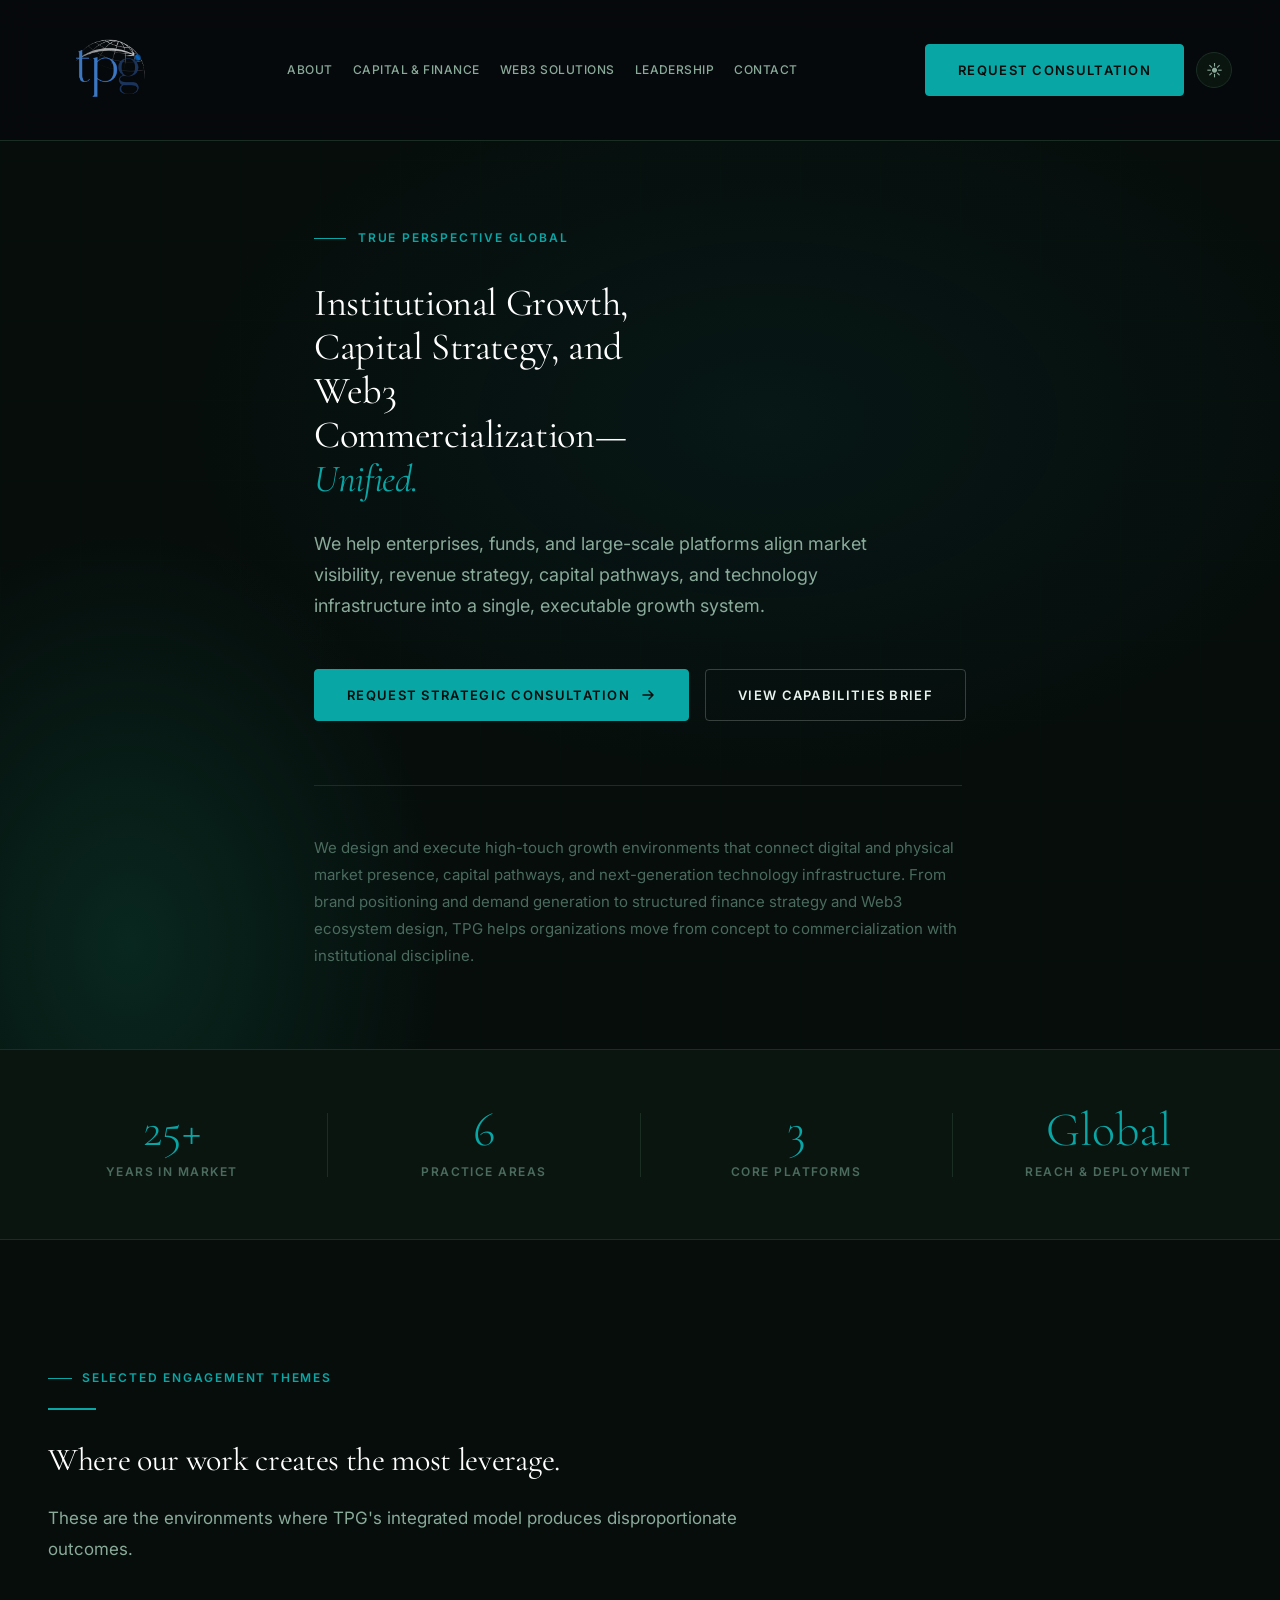
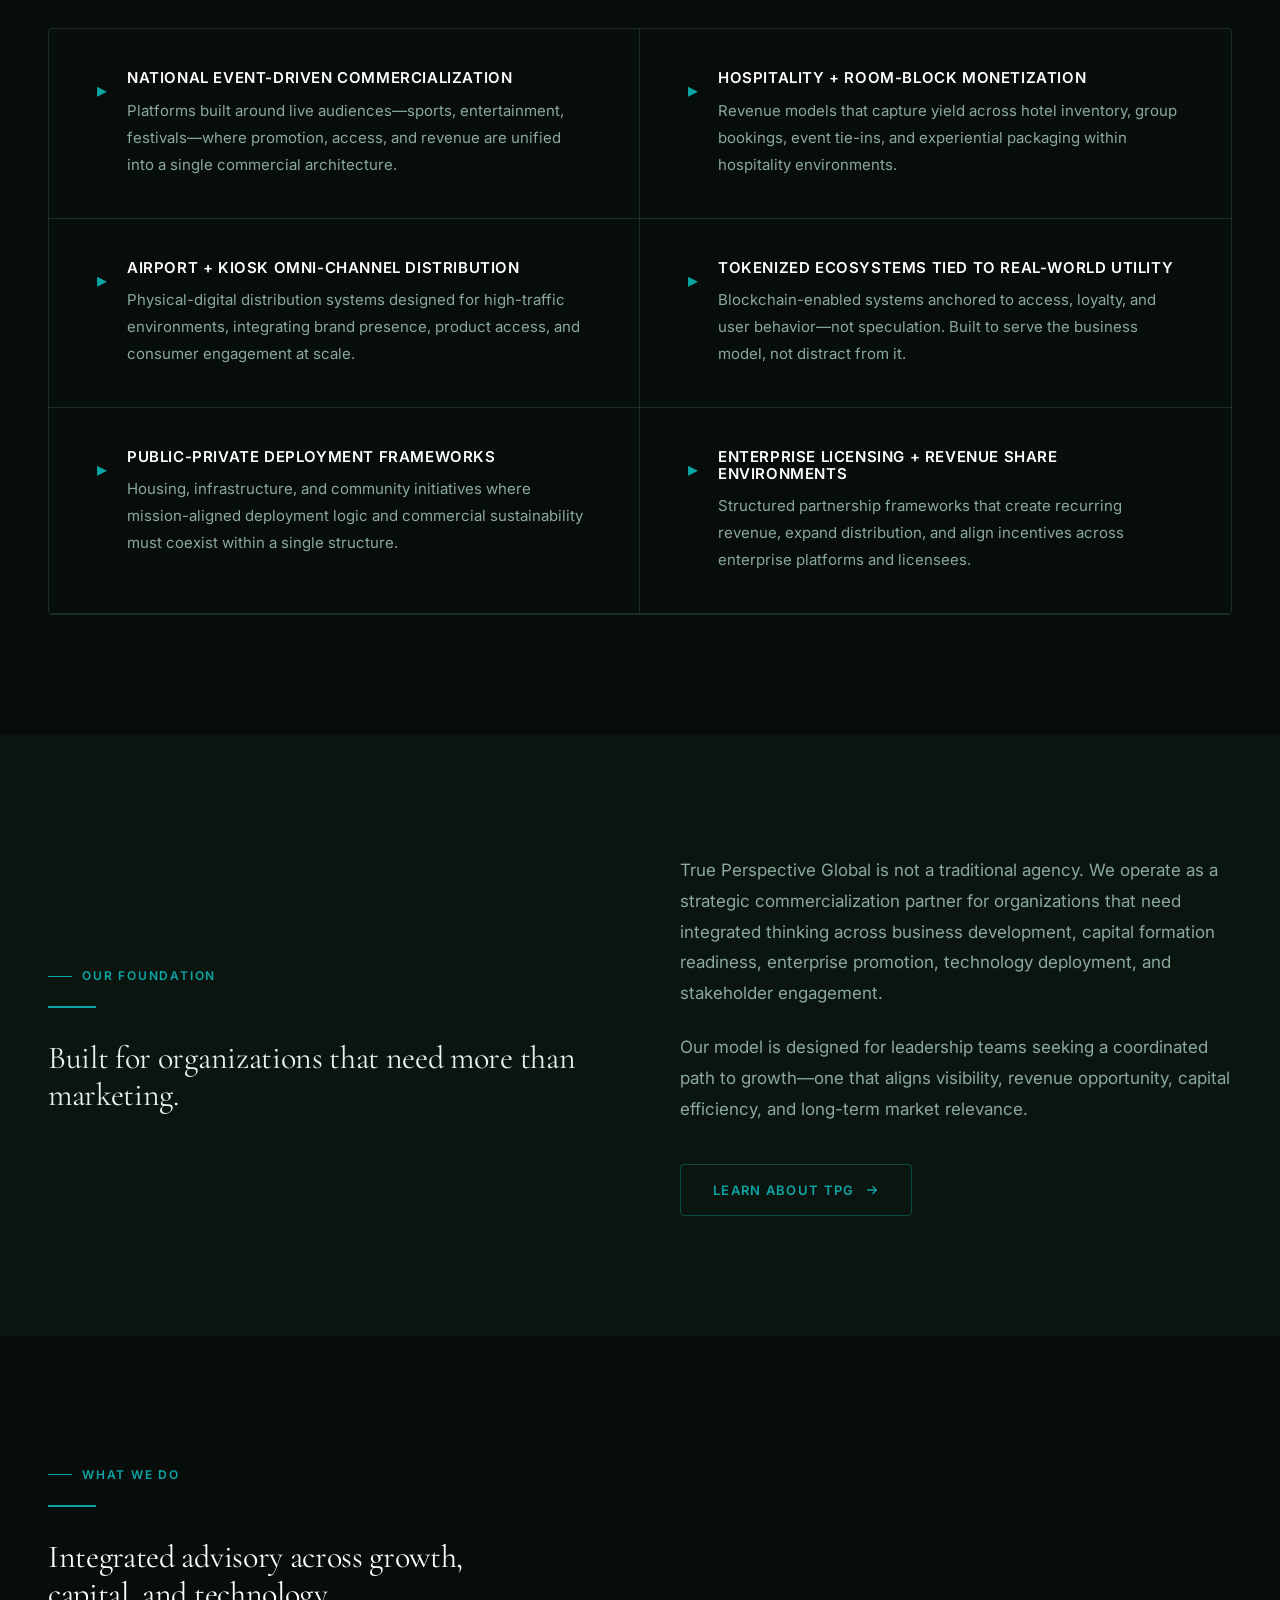
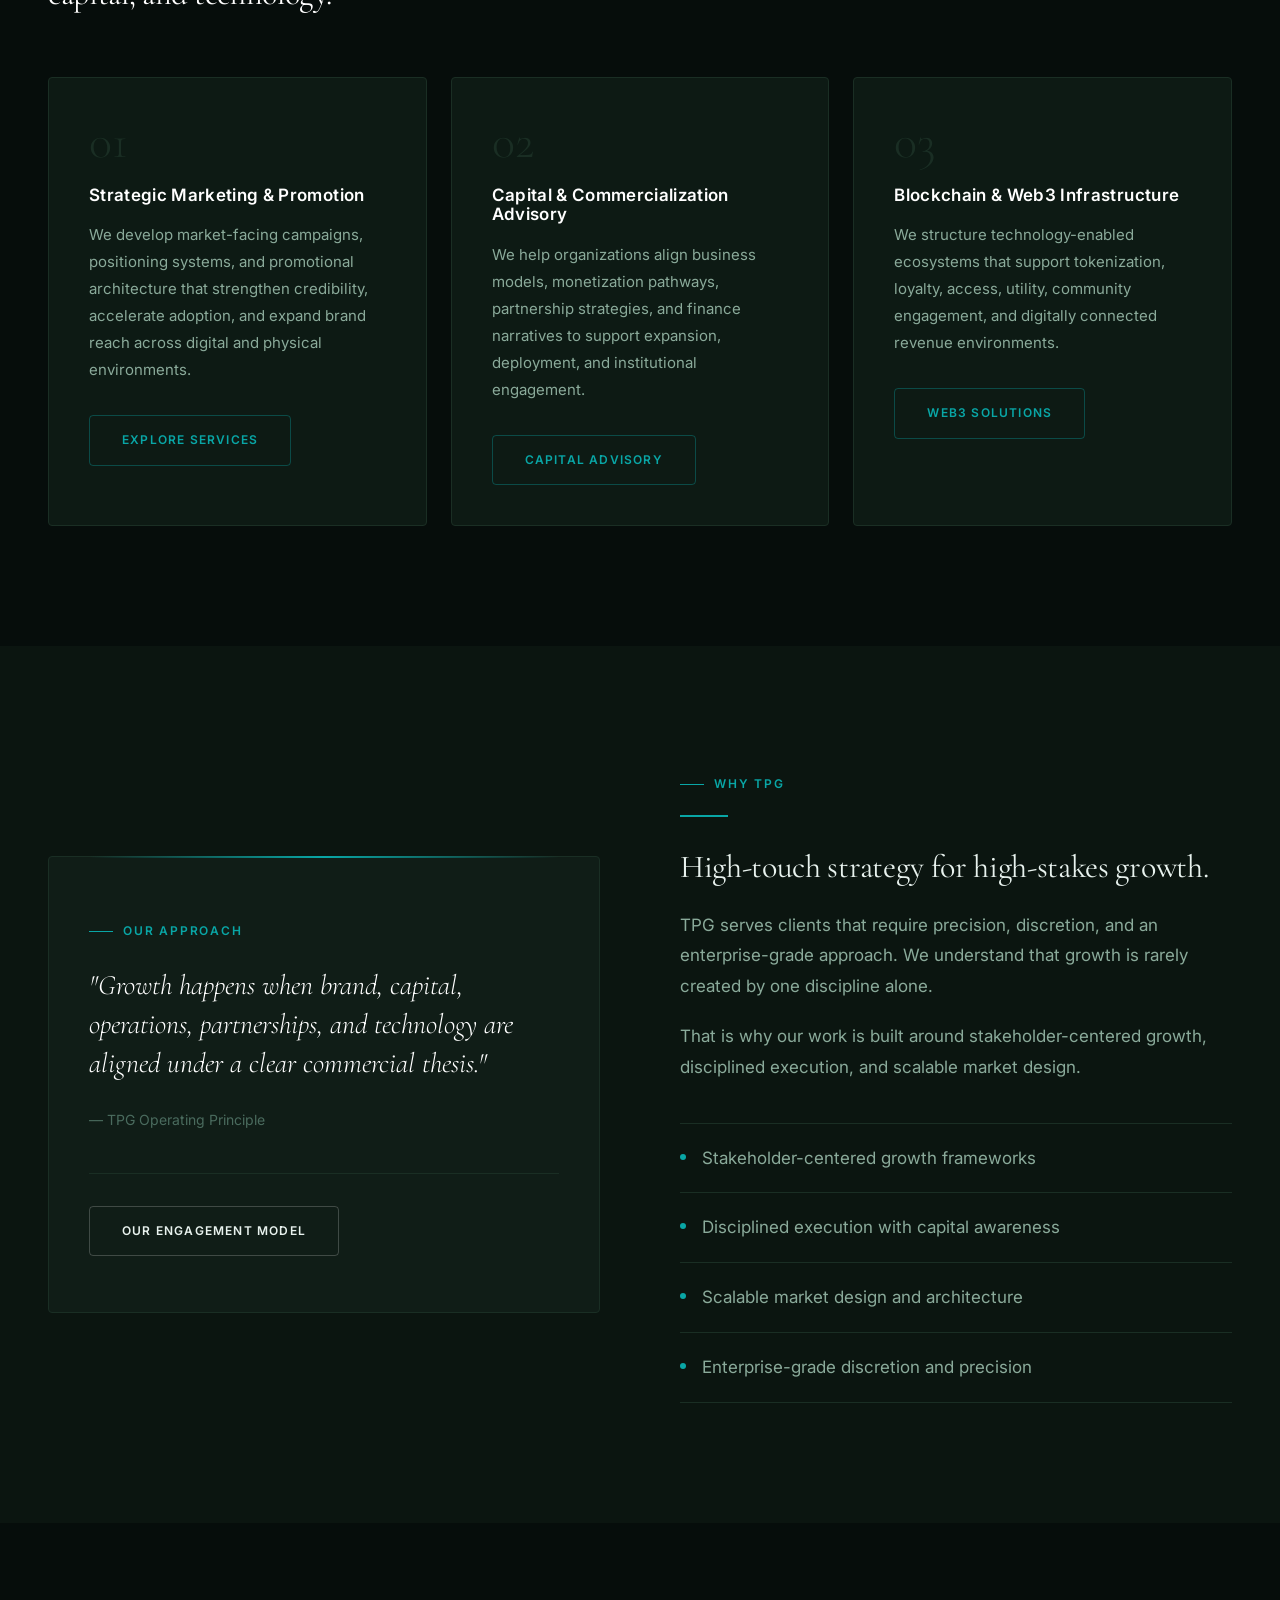
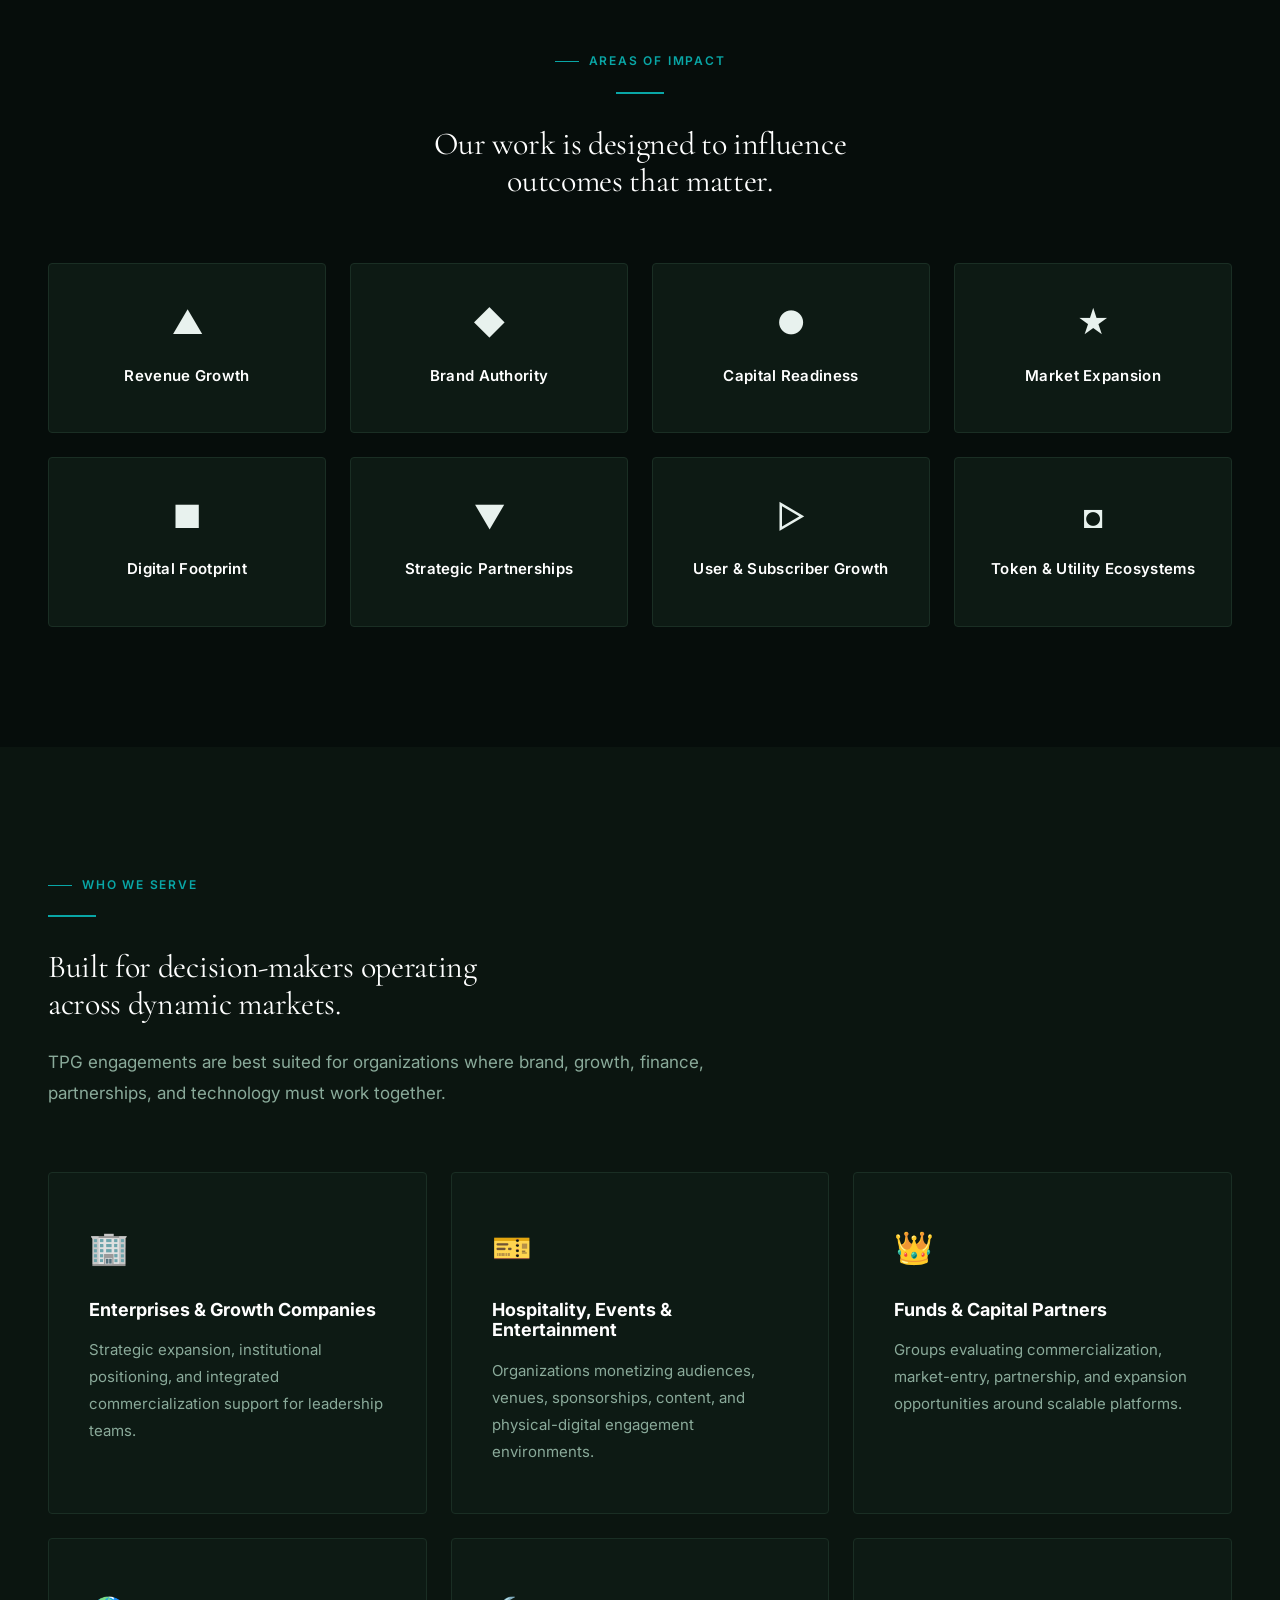
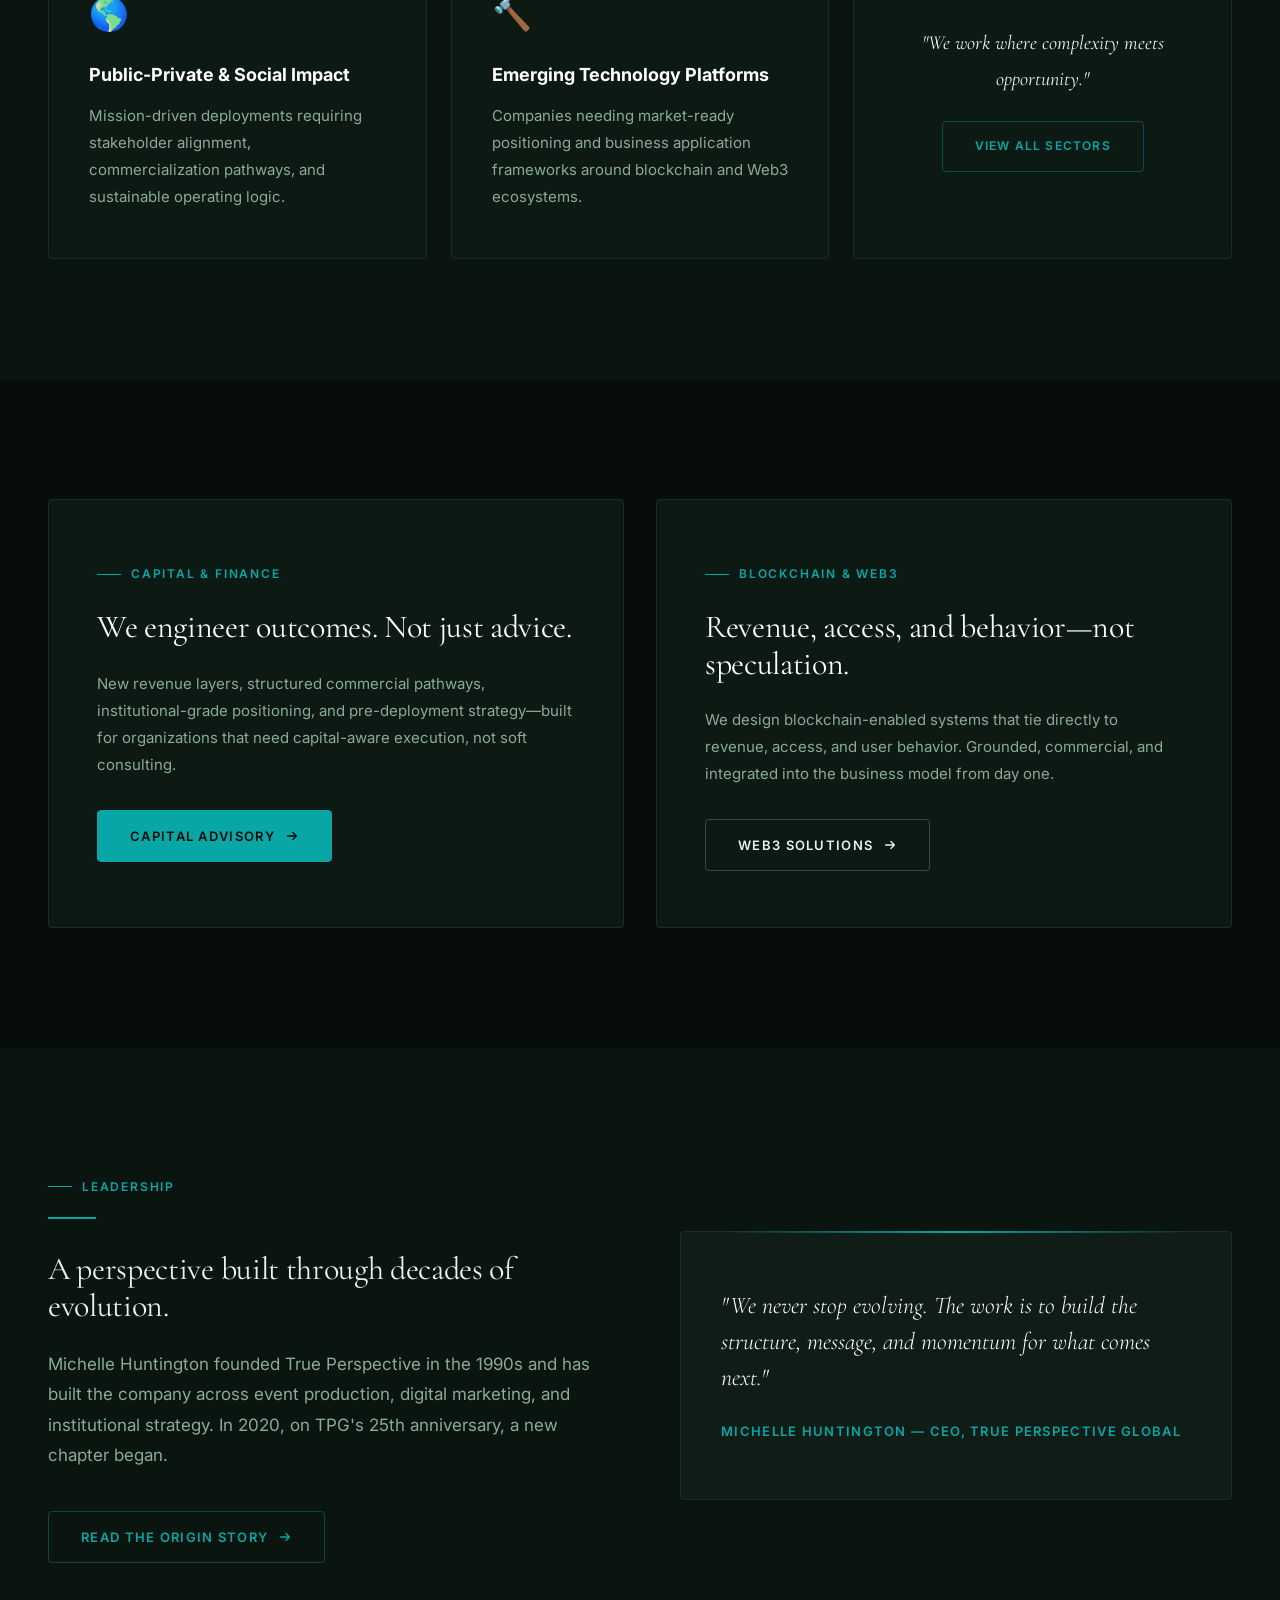
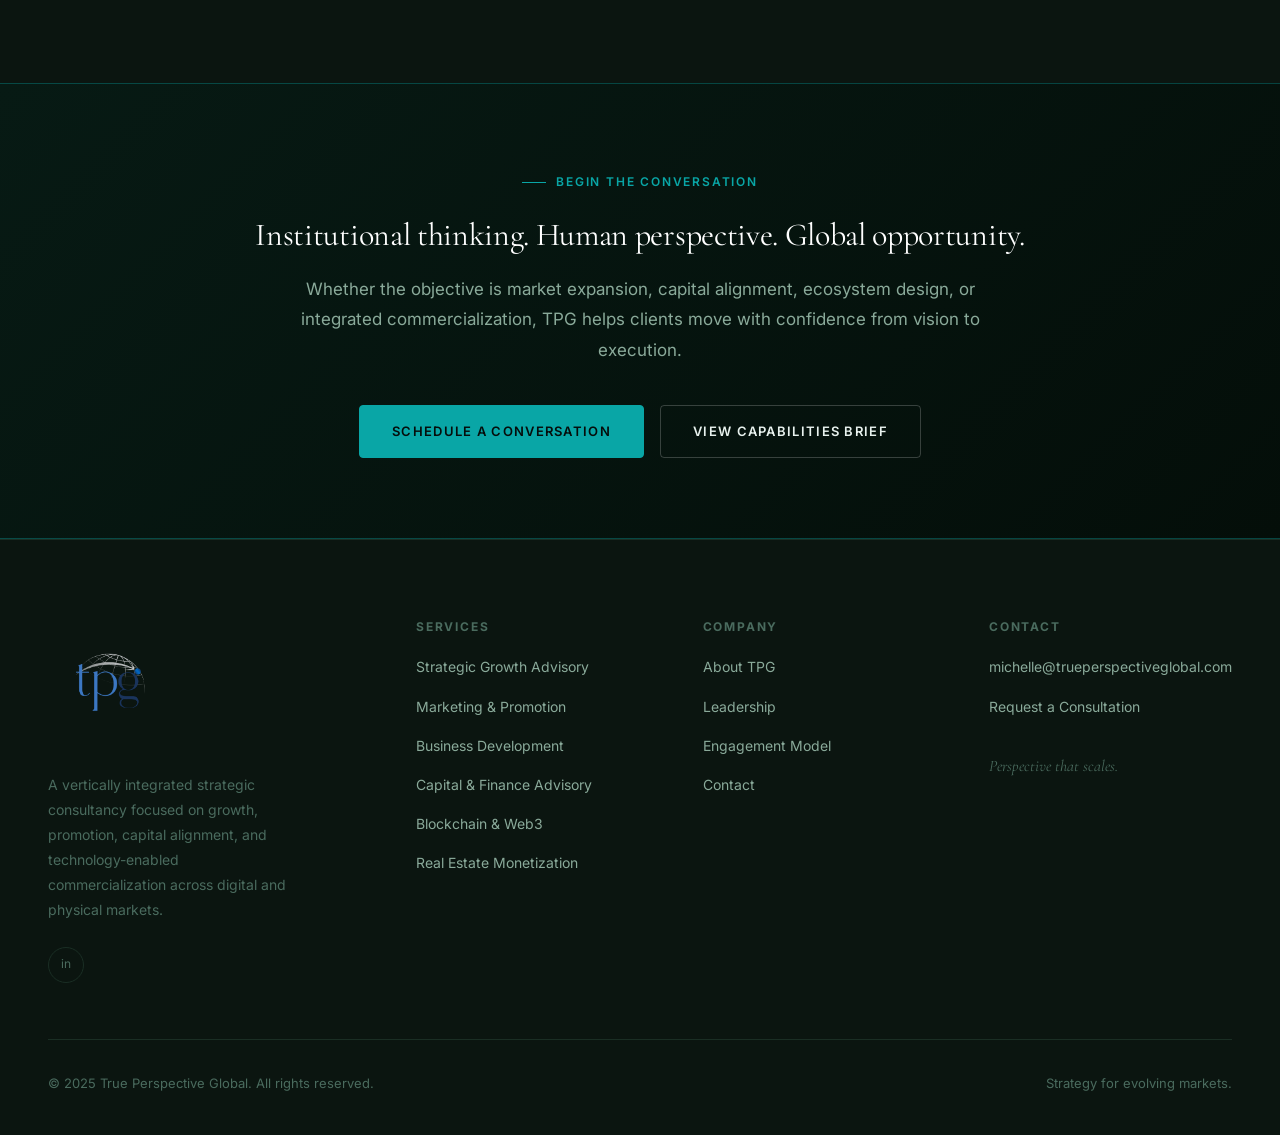
==== index.html @ ae903d99 "True Perspective Global — institutional website initial deploy" ====
<!DOCTYPE html>
<html lang="en">
<head>
<meta charset="UTF-8">
<meta name="viewport" content="width=device-width, initial-scale=1.0">
<title>True Perspective Global | Institutional Growth, Capital Strategy & Web3 Commercialization</title>
<meta name="description" content="True Perspective Global helps brands, enterprises, funds, and growth-stage platforms unlock value through vertically integrated marketing, promotion, capital strategy, and blockchain-enabled commercialization.">
<script>!function(){var t=localStorage.getItem("tpg-theme");if(t)document.documentElement.setAttribute("data-theme",t);}();</script>
<link rel="stylesheet" href="assets/styles.css">
</head>
<body>

<!-- NAV -->
<nav class="nav">
  <div class="nav-inner">
    <a class="nav-logo" href="index.html">
      <img src="assets/img/tpg-logo.png" alt="True Perspective Global" style="height:128px!important;max-height:128px!important;width:auto!important;max-width:520px!important;display:block!important;">
    </a>
    <div class="nav-links">
      <a href="about.html">About</a>
      
      <a href="capital.html">Capital &amp; Finance</a>
      <a href="web3.html">Web3 Solutions</a>
      
      
      <a href="ceo.html">Leadership</a>
      <a href="contact.html">Contact</a>
    </div>
    <a href="contact.html" class="btn btn-primary nav-cta">Request Consultation</a>
    <button class="theme-toggle" id="themeToggle" aria-label="Toggle theme" title="Toggle Day/Night"><span class="theme-icon">☀</span></button><button class="nav-toggle" aria-label="Open menu">&#9776;</button>
  </div>
</nav>

<!-- MOBILE NAV -->
<div id="mobileNav" class="mobile-nav" aria-label="Mobile navigation">
  <button class="mobile-close" aria-label="Close menu">&#10005;</button>
  <a href="about.html">About TPG</a>
  
  <a href="capital.html">Capital &amp; Finance</a>
  <a href="web3.html">Web3 Solutions</a>
  
  <a href="engagement.html">Engagement Model</a>
  <a href="ceo.html">Leadership</a>
  <a href="contact.html">Contact</a>
  <a href="contact.html" class="btn btn-primary">Request Consultation</a>
</div>

<!-- HERO -->
<section class="hero hero-dark">
  <div class="hero-grid"></div>
  <div class="container">
    <div class="hero-content">
      <div class="hero-label fade-up">True Perspective Global</div>
      <h1 class="fade-up fade-up-delay-1">Institutional Growth, Capital Strategy, and Web3 Commercialization—<em>Unified.</em></h1>
      <p class="hero-sub fade-up fade-up-delay-2">We help enterprises, funds, and large-scale platforms align market visibility, revenue strategy, capital pathways, and technology infrastructure into a single, executable growth system.</p>
      <div class="hero-actions fade-up fade-up-delay-3">
        <a href="contact.html" class="btn btn-primary">
          Request Strategic Consultation
          <svg width="16" height="16" viewBox="0 0 16 16" fill="none"><path d="M3 8h10M9 4l4 4-4 4" stroke="currentColor" stroke-width="1.5" stroke-linecap="round" stroke-linejoin="round"/></svg>
        </a>
        <a href="services.html" class="btn btn-ghost">View Capabilities Brief</a>
      </div>
      <p class="hero-supporting fade-up fade-up-delay-4">We design and execute high-touch growth environments that connect digital and physical market presence, capital pathways, and next-generation technology infrastructure. From brand positioning and demand generation to structured finance strategy and Web3 ecosystem design, TPG helps organizations move from concept to commercialization with institutional discipline.</p>
    </div>
  </div>
</section>

<!-- STAT BAR -->
<div class="stat-bar">
  <div class="container">
    <div class="stat-item fade-up">
      <div class="stat-num">25+</div>
      <div class="stat-label">Years in Market</div>
    </div>
    <div class="stat-divider"></div>
    <div class="stat-item fade-up fade-up-delay-1">
      <div class="stat-num">6</div>
      <div class="stat-label">Practice Areas</div>
    </div>
    <div class="stat-divider"></div>
    <div class="stat-item fade-up fade-up-delay-2">
      <div class="stat-num">3</div>
      <div class="stat-label">Core Platforms</div>
    </div>
    <div class="stat-divider"></div>
    <div class="stat-item fade-up fade-up-delay-3">
      <div class="stat-num">Global</div>
      <div class="stat-label">Reach &amp; Deployment</div>
    </div>
  </div>
</div>

<!-- SELECTED ENGAGEMENT THEMES -->
<section class="section">
  <div class="container">
    <div class="section-header fade-up">
      <div class="section-tag">Selected Engagement Themes</div>
      <div class="gold-rule"></div>
      <h2>Where our work creates the most leverage.</h2>
      <p>These are the environments where TPG's integrated model produces disproportionate outcomes.</p>
    </div>
    <div class="grid-2" style="gap:0; border:1px solid var(--border); border-radius:var(--radius); overflow:hidden;">
      <div class="bullet-item fade-up" style="border:none; border-bottom:1px solid var(--border); border-right:1px solid var(--border); padding:40px 48px;">
        <div class="bullet-icon" style="color:var(--gold); font-size:1.25rem; flex-shrink:0; margin-top:4px;">&#9656;</div>
        <div>
          <h4 style="margin-bottom:10px;">National Event-Driven Commercialization</h4>
          <p style="font-size:0.9375rem; margin:0;">Platforms built around live audiences—sports, entertainment, festivals—where promotion, access, and revenue are unified into a single commercial architecture.</p>
        </div>
      </div>
      <div class="bullet-item fade-up fade-up-delay-1" style="border:none; border-bottom:1px solid var(--border); padding:40px 48px;">
        <div class="bullet-icon" style="color:var(--gold); font-size:1.25rem; flex-shrink:0; margin-top:4px;">&#9656;</div>
        <div>
          <h4 style="margin-bottom:10px;">Hospitality + Room-Block Monetization</h4>
          <p style="font-size:0.9375rem; margin:0;">Revenue models that capture yield across hotel inventory, group bookings, event tie-ins, and experiential packaging within hospitality environments.</p>
        </div>
      </div>
      <div class="bullet-item fade-up" style="border:none; border-bottom:1px solid var(--border); border-right:1px solid var(--border); padding:40px 48px;">
        <div class="bullet-icon" style="color:var(--gold); font-size:1.25rem; flex-shrink:0; margin-top:4px;">&#9656;</div>
        <div>
          <h4 style="margin-bottom:10px;">Airport + Kiosk Omni-Channel Distribution</h4>
          <p style="font-size:0.9375rem; margin:0;">Physical-digital distribution systems designed for high-traffic environments, integrating brand presence, product access, and consumer engagement at scale.</p>
        </div>
      </div>
      <div class="bullet-item fade-up fade-up-delay-1" style="border:none; border-bottom:1px solid var(--border); padding:40px 48px;">
        <div class="bullet-icon" style="color:var(--gold); font-size:1.25rem; flex-shrink:0; margin-top:4px;">&#9656;</div>
        <div>
          <h4 style="margin-bottom:10px;">Tokenized Ecosystems Tied to Real-World Utility</h4>
          <p style="font-size:0.9375rem; margin:0;">Blockchain-enabled systems anchored to access, loyalty, and user behavior—not speculation. Built to serve the business model, not distract from it.</p>
        </div>
      </div>
      <div class="bullet-item fade-up" style="border:none; border-bottom:1px solid var(--border); border-right:1px solid var(--border); padding:40px 48px;">
        <div class="bullet-icon" style="color:var(--gold); font-size:1.25rem; flex-shrink:0; margin-top:4px;">&#9656;</div>
        <div>
          <h4 style="margin-bottom:10px;">Public-Private Deployment Frameworks</h4>
          <p style="font-size:0.9375rem; margin:0;">Housing, infrastructure, and community initiatives where mission-aligned deployment logic and commercial sustainability must coexist within a single structure.</p>
        </div>
      </div>
      <div class="bullet-item fade-up fade-up-delay-1" style="border:none; border-bottom:1px solid var(--border); padding:40px 48px;">
        <div class="bullet-icon" style="color:var(--gold); font-size:1.25rem; flex-shrink:0; margin-top:4px;">&#9656;</div>
        <div>
          <h4 style="margin-bottom:10px;">Enterprise Licensing + Revenue Share Environments</h4>
          <p style="font-size:0.9375rem; margin:0;">Structured partnership frameworks that create recurring revenue, expand distribution, and align incentives across enterprise platforms and licensees.</p>
        </div>
      </div>
    </div>
  </div>
</section>

<!-- CORE VALUE PROP -->
<section class="section section-dark">
  <div class="container">
    <div class="two-col">
      <div class="col-text">
        <div class="section-tag fade-up">Our Foundation</div>
        <div class="gold-rule fade-up"></div>
        <h2 class="fade-up">Built for organizations that need more than marketing.</h2>
      </div>
      <div class="col-text">
        <p class="fade-up" style="max-width:none;">True Perspective Global is not a traditional agency. We operate as a strategic commercialization partner for organizations that need integrated thinking across business development, capital formation readiness, enterprise promotion, technology deployment, and stakeholder engagement.</p>
        <p class="fade-up fade-up-delay-1" style="margin-top:24px; max-width:none;">Our model is designed for leadership teams seeking a coordinated path to growth—one that aligns visibility, revenue opportunity, capital efficiency, and long-term market relevance.</p>
        <a href="about.html" class="btn btn-gold-outline fade-up fade-up-delay-2" style="margin-top:40px;">
          Learn About TPG
          <svg width="14" height="14" viewBox="0 0 16 16" fill="none"><path d="M3 8h10M9 4l4 4-4 4" stroke="currentColor" stroke-width="1.5" stroke-linecap="round" stroke-linejoin="round"/></svg>
        </a>
      </div>
    </div>
  </div>
</section>

<!-- WHAT WE DO -->
<section class="section">
  <div class="container">
    <div class="section-header fade-up">
      <div class="section-tag">What We Do</div>
      <div class="gold-rule"></div>
      <h2>Integrated advisory across growth,<br>capital, and technology.</h2>
    </div>
    <div class="grid-3">
      <div class="card fade-up">
        <div class="card-number">01</div>
        <h3>Strategic Marketing &amp; Promotion</h3>
        <p>We develop market-facing campaigns, positioning systems, and promotional architecture that strengthen credibility, accelerate adoption, and expand brand reach across digital and physical environments.</p>
        <a href="services.html" class="btn btn-gold-outline" style="margin-top:32px; font-size:0.75rem;">Explore Services</a>
      </div>
      <div class="card fade-up fade-up-delay-1">
        <div class="card-number">02</div>
        <h3>Capital &amp; Commercialization Advisory</h3>
        <p>We help organizations align business models, monetization pathways, partnership strategies, and finance narratives to support expansion, deployment, and institutional engagement.</p>
        <a href="capital.html" class="btn btn-gold-outline" style="margin-top:32px; font-size:0.75rem;">Capital Advisory</a>
      </div>
      <div class="card fade-up fade-up-delay-2">
        <div class="card-number">03</div>
        <h3>Blockchain &amp; Web3 Infrastructure</h3>
        <p>We structure technology-enabled ecosystems that support tokenization, loyalty, access, utility, community engagement, and digitally connected revenue environments.</p>
        <a href="web3.html" class="btn btn-gold-outline" style="margin-top:32px; font-size:0.75rem;">Web3 Solutions</a>
      </div>
    </div>
  </div>
</section>

<!-- WHY TPG -->
<section class="section section-dark">
  <div class="container">
    <div class="two-col">
      <div class="col-visual fade-up">
        <div class="section-tag" style="margin-bottom:24px;">Our Approach</div>
        <blockquote style="font-family:var(--serif); font-size:1.75rem; font-style:italic; color:var(--white); font-weight:300; line-height:1.4; margin-bottom:24px;">"Growth happens when brand, capital, operations, partnerships, and technology are aligned under a clear commercial thesis."</blockquote>
        <p style="font-size:0.875rem; color:var(--text-muted); max-width:none;">— TPG Operating Principle</p>
        <div style="margin-top:40px; padding-top:32px; border-top:1px solid var(--border);">
          <a href="engagement.html" class="btn btn-ghost" style="font-size:0.75rem;">Our Engagement Model</a>
        </div>
      </div>
      <div class="col-text fade-up fade-up-delay-1">
        <div class="section-tag">Why TPG</div>
        <div class="gold-rule"></div>
        <h2>High-touch strategy for high-stakes growth.</h2>
        <p style="margin-top:24px; max-width:none;">TPG serves clients that require precision, discretion, and an enterprise-grade approach. We understand that growth is rarely created by one discipline alone.</p>
        <p style="margin-top:20px; max-width:none;">That is why our work is built around stakeholder-centered growth, disciplined execution, and scalable market design.</p>
        <ul class="impact-list" style="margin-top:40px;">
          <li>Stakeholder-centered growth frameworks</li>
          <li>Disciplined execution with capital awareness</li>
          <li>Scalable market design and architecture</li>
          <li>Enterprise-grade discretion and precision</li>
        </ul>
      </div>
    </div>
  </div>
</section>

<!-- AREAS OF IMPACT -->
<section class="section">
  <div class="container">
    <div class="section-header center fade-up">
      <div class="section-tag">Areas of Impact</div>
      <div class="gold-rule center"></div>
      <h2>Our work is designed to influence<br>outcomes that matter.</h2>
    </div>
    <div class="grid-4 fade-up fade-up-delay-1">
      <div class="card" style="padding:32px; text-align:center;">
        <div style="font-size:2rem; margin-bottom:16px;">&#9650;</div>
        <h3 style="font-size:0.9375rem;">Revenue Growth</h3>
      </div>
      <div class="card" style="padding:32px; text-align:center;">
        <div style="font-size:2rem; margin-bottom:16px;">&#9670;</div>
        <h3 style="font-size:0.9375rem;">Brand Authority</h3>
      </div>
      <div class="card" style="padding:32px; text-align:center;">
        <div style="font-size:2rem; margin-bottom:16px;">&#9679;</div>
        <h3 style="font-size:0.9375rem;">Capital Readiness</h3>
      </div>
      <div class="card" style="padding:32px; text-align:center;">
        <div style="font-size:2rem; margin-bottom:16px;">&#9733;</div>
        <h3 style="font-size:0.9375rem;">Market Expansion</h3>
      </div>
      <div class="card" style="padding:32px; text-align:center;">
        <div style="font-size:2rem; margin-bottom:16px;">&#9632;</div>
        <h3 style="font-size:0.9375rem;">Digital Footprint</h3>
      </div>
      <div class="card" style="padding:32px; text-align:center;">
        <div style="font-size:2rem; margin-bottom:16px;">&#9660;</div>
        <h3 style="font-size:0.9375rem;">Strategic Partnerships</h3>
      </div>
      <div class="card" style="padding:32px; text-align:center;">
        <div style="font-size:2rem; margin-bottom:16px;">&#9655;</div>
        <h3 style="font-size:0.9375rem;">User &amp; Subscriber Growth</h3>
      </div>
      <div class="card" style="padding:32px; text-align:center;">
        <div style="font-size:2rem; margin-bottom:16px;">&#9688;</div>
        <h3 style="font-size:0.9375rem;">Token &amp; Utility Ecosystems</h3>
      </div>
    </div>
  </div>
</section>

<!-- SECTORS FEATURED -->
<section class="section section-dark">
  <div class="container">
    <div class="section-header fade-up">
      <div class="section-tag">Who We Serve</div>
      <div class="gold-rule"></div>
      <h2>Built for decision-makers operating<br>across dynamic markets.</h2>
      <p>TPG engagements are best suited for organizations where brand, growth, finance, partnerships, and technology must work together.</p>
    </div>
    <div class="grid-3">
      <div class="sector-card fade-up">
        <div class="sector-icon">&#127970;</div>
        <h3>Enterprises &amp; Growth Companies</h3>
        <p>Strategic expansion, institutional positioning, and integrated commercialization support for leadership teams.</p>
      </div>
      <div class="sector-card fade-up fade-up-delay-1">
        <div class="sector-icon">&#127915;</div>
        <h3>Hospitality, Events &amp; Entertainment</h3>
        <p>Organizations monetizing audiences, venues, sponsorships, content, and physical-digital engagement environments.</p>
      </div>
      <div class="sector-card fade-up fade-up-delay-2">
        <div class="sector-icon">&#128081;</div>
        <h3>Funds &amp; Capital Partners</h3>
        <p>Groups evaluating commercialization, market-entry, partnership, and expansion opportunities around scalable platforms.</p>
      </div>
      <div class="sector-card fade-up fade-up-delay-1">
        <div class="sector-icon">&#127758;</div>
        <h3>Public-Private &amp; Social Impact</h3>
        <p>Mission-driven deployments requiring stakeholder alignment, commercialization pathways, and sustainable operating logic.</p>
      </div>
      <div class="sector-card fade-up fade-up-delay-2">
        <div class="sector-icon">&#128296;</div>
        <h3>Emerging Technology Platforms</h3>
        <p>Companies needing market-ready positioning and business application frameworks around blockchain and Web3 ecosystems.</p>
      </div>
      <div class="sector-card fade-up fade-up-delay-3" style="display:flex; align-items:center; justify-content:center; text-align:center; flex-direction:column; gap:16px;">
        <p style="font-family:var(--serif); font-size:1.25rem; font-style:italic; color:var(--text); max-width:none; margin-bottom:8px;">"We work where complexity meets opportunity."</p>
        <a href="sectors.html" class="btn btn-gold-outline" style="font-size:0.75rem;">View All Sectors</a>
      </div>
    </div>
  </div>
</section>

<!-- CAPITAL + WEB3 BLOCK -->
<section class="section">
  <div class="container">
    <div class="grid-2">
      <div class="card fade-up" style="padding:56px 48px;">
        <div class="section-tag" style="margin-bottom:24px;">Capital &amp; Finance</div>
        <h2 style="font-size:2rem; margin-bottom:24px; color:var(--white);">We engineer outcomes. Not just advice.</h2>
        <p style="max-width:none; margin-bottom:32px;">New revenue layers, structured commercial pathways, institutional-grade positioning, and pre-deployment strategy—built for organizations that need capital-aware execution, not soft consulting.</p>
        <a href="capital.html" class="btn btn-primary">
          Capital Advisory
          <svg width="14" height="14" viewBox="0 0 16 16" fill="none"><path d="M3 8h10M9 4l4 4-4 4" stroke="currentColor" stroke-width="1.5" stroke-linecap="round" stroke-linejoin="round"/></svg>
        </a>
      </div>
      <div class="card fade-up fade-up-delay-1" style="padding:56px 48px;">
        <div class="section-tag" style="margin-bottom:24px;">Blockchain &amp; Web3</div>
        <h2 style="font-size:2rem; margin-bottom:24px; color:var(--white);">Revenue, access, and behavior—not speculation.</h2>
        <p style="max-width:none; margin-bottom:32px;">We design blockchain-enabled systems that tie directly to revenue, access, and user behavior. Grounded, commercial, and integrated into the business model from day one.</p>
        <a href="web3.html" class="btn btn-ghost">
          Web3 Solutions
          <svg width="14" height="14" viewBox="0 0 16 16" fill="none"><path d="M3 8h10M9 4l4 4-4 4" stroke="currentColor" stroke-width="1.5" stroke-linecap="round" stroke-linejoin="round"/></svg>
        </a>
      </div>
    </div>
  </div>
</section>

<!-- CEO STRIP -->
<section class="section section-dark">
  <div class="container">
    <div class="two-col">
      <div class="col-text fade-up">
        <div class="section-tag">Leadership</div>
        <div class="gold-rule"></div>
        <h2>A perspective built through decades of evolution.</h2>
        <p style="margin-top:24px; max-width:none;">Michelle Huntington founded True Perspective in the 1990s and has built the company across event production, digital marketing, and institutional strategy. In 2020, on TPG's 25th anniversary, a new chapter began.</p>
        <a href="ceo.html" class="btn btn-gold-outline" style="margin-top:40px;">
          Read the Origin Story
          <svg width="14" height="14" viewBox="0 0 16 16" fill="none"><path d="M3 8h10M9 4l4 4-4 4" stroke="currentColor" stroke-width="1.5" stroke-linecap="round" stroke-linejoin="round"/></svg>
        </a>
      </div>
      <div class="col-visual fade-up fade-up-delay-1">
        <p style="font-family:var(--serif); font-size:1.5rem; font-style:italic; color:var(--white); font-weight:300; line-height:1.5; max-width:none; margin-bottom:24px;">"We never stop evolving. The work is to build the structure, message, and momentum for what comes next."</p>
        <p style="font-size:0.8125rem; font-weight:600; letter-spacing:0.1em; text-transform:uppercase; color:var(--gold); max-width:none;">Michelle Huntington — CEO, True Perspective Global</p>
      </div>
    </div>
  </div>
</section>

<!-- FINAL CTA BANNER -->
<section class="band band-gold fade-up">
  <div class="container">
    <div class="section-tag center" style="justify-content:center; margin-bottom:24px;">Begin the Conversation</div>
    <h2>Institutional thinking. Human perspective. Global opportunity.</h2>
    <p>Whether the objective is market expansion, capital alignment, ecosystem design, or integrated commercialization, TPG helps clients move with confidence from vision to execution.</p>
    <div class="cta-row">
      <a href="contact.html" class="btn btn-primary">Schedule a Conversation</a>
      <a href="services.html" class="btn btn-ghost">View Capabilities Brief</a>
    </div>
  </div>
</section>

<!-- FOOTER -->
<footer class="footer">
  <div class="container">
    <div class="footer-inner">
      <div class="footer-brand">
        <img src="assets/img/tpg-logo.png" alt="True Perspective Global" style="height:128px!important;max-height:128px!important;width:auto!important;max-width:520px!important;display:block!important;">
        <p>A vertically integrated strategic consultancy focused on growth, promotion, capital alignment, and technology-enabled commercialization across digital and physical markets.</p>
        <div class="footer-social">
          <a href="https://www.linkedin.com/in/michellehuntington/" target="_blank" rel="noopener" aria-label="LinkedIn">in</a>
        </div>
      </div>
      <div class="footer-col">
        <h5>Services</h5>
        <ul>
          <li><a href="services.html">Strategic Growth Advisory</a></li>
          <li><a href="services.html">Marketing &amp; Promotion</a></li>
          <li><a href="services.html">Business Development</a></li>
          <li><a href="capital.html">Capital &amp; Finance Advisory</a></li>
          <li><a href="web3.html">Blockchain &amp; Web3</a></li>
          <li><a href="services.html">Real Estate Monetization</a></li>
        </ul>
      </div>
      <div class="footer-col">
        <h5>Company</h5>
        <ul>
          <li><a href="about.html">About TPG</a></li>
          <li><a href="ceo.html">Leadership</a></li>
          <li></li>
          <li><a href="engagement.html">Engagement Model</a></li>
          <li><a href="contact.html">Contact</a></li>
        </ul>
      </div>
      <div class="footer-col">
        <h5>Contact</h5>
        <ul>
          <li><a href="mailto:michelle@trueperspectiveglobal.com">michelle@trueperspectiveglobal.com</a></li>
          <li><a href="contact.html">Request a Consultation</a></li>
        </ul>
        <div style="margin-top:32px;">
          <p style="font-family:var(--serif); font-size:1rem; font-style:italic; color:var(--text-muted); max-width:none;">Perspective that scales.</p>
        </div>
      </div>
    </div>
    <div class="footer-bottom">
      <p>&copy; 2025 True Perspective Global. All rights reserved.</p>
      <p>Strategy for evolving markets.</p>
    </div>
  </div>
</footer>

<script src="assets/app.js"></script>
</body>
</html>
---- assets/styles.css ----
/* =========================================================
   TRUE PERSPECTIVE GLOBAL — Institutional Design System
   ========================================================= */

@import url('https://fonts.googleapis.com/css2?family=Cormorant+Garamond:ital,wght@0,300;0,400;0,500;0,600;1,300;1,400;1,500&family=Inter:wght@300;400;500;600;700&display=swap');

:root {
  --bg:           #060d0b;
  --bg-2:         #0b1510;
  --bg-3:         #101d17;
  --bg-card:      #0d1a14;
  --border:       #1a2e24;
  --border-dim:   rgba(255,255,255,0.06);
  --gold:         #09a6a6;
  --gold-light:   #0bbdbd;
  --gold-dim:     rgba(9,166,166,0.12);
  --gold-line:    rgba(9,166,166,0.35);
  --gold-dark:    #077a7a;
  --green:        #0d4f3d;
  --green-mid:    #4b916d;
  --text:         #e8f2ee;
  --text-dim:     #8aaa9a;
  --text-muted:   #4a6b5e;
  --white:        #ffffff;
  --light-bg:     #eef5f2;
  --light-text:   #0a1a12;

  --serif:   'Cormorant Garamond', Georgia, 'Times New Roman', serif;
  --sans:    'Inter', -apple-system, BlinkMacSystemFont, 'Segoe UI', sans-serif;

  --max-w:   1280px;
  --section: 120px;
  --radius:  4px;

  --ease:    cubic-bezier(0.25, 0.46, 0.45, 0.94);
}

/* RESET */
*, *::before, *::after { box-sizing: border-box; margin: 0; padding: 0; }
html { scroll-behavior: smooth; font-size: 16px; }
body { background: var(--bg); color: var(--text); font-family: var(--sans); line-height: 1.7; -webkit-font-smoothing: antialiased; }
a { color: inherit; text-decoration: none; }
img { max-width: 100%; display: block; }
ul { list-style: none; }
button { cursor: pointer; border: none; background: none; font-family: var(--sans); }

/* TYPOGRAPHY */
h1, h2, h3, h4, h5 { font-family: var(--serif); font-weight: 400; line-height: 1.15; }
h1 { font-size: clamp(2rem, 3vw, 3.25rem); letter-spacing: -0.01em; }
h2 { font-size: clamp(1.5rem, 2.5vw, 2.5rem); letter-spacing: -0.01em; }
h3 { font-size: clamp(1.2rem, 2vw, 1.6rem); }
h4 { font-size: 1.15rem; font-family: var(--sans); font-weight: 600; letter-spacing: 0.04em; text-transform: uppercase; }
p { font-size: 1.0625rem; line-height: 1.8; color: var(--text-dim); max-width: 68ch; }

/* LAYOUT */
.container { max-width: var(--max-w); margin: 0 auto; padding: 0 48px; }
.section { padding: var(--section) 0; }
.section-sm { padding: 72px 0; }
.section-lg { padding: 160px 0; }

/* =========================================================
   NAVIGATION
   ========================================================= */
.nav {
  position: fixed; top: 0; left: 0; right: 0; z-index: 1000;
  padding: 0 48px;
  overflow: hidden;
  background: rgba(7,9,12,0.92);
  backdrop-filter: blur(16px);
  -webkit-backdrop-filter: blur(16px);
  border-bottom: 1px solid var(--border);
  transition: background 0.3s var(--ease);
}
.nav-inner { max-width: var(--max-w); margin: 0 auto; display: flex; align-items: center; height: 140px; gap: 0; }
.nav-logo img { height: 128px; max-height: 128px; width: auto; max-width: 520px; object-fit: contain; }
.nav-links { display: flex; gap: 20px; align-items: center; margin: 0 auto; }
.nav-links a { font-size: 0.75rem; font-weight: 500; letter-spacing: 0.04em; text-transform: uppercase; color: var(--text-dim); transition: color 0.2s; }
.nav-links a:hover, .nav-links a[aria-current="page"] { color: var(--gold); }
.nav-cta { margin-left: 16px; flex-shrink: 0; }
.nav-toggle { display: none; color: var(--text); font-size: 1.5rem; padding: 8px; margin-left: auto; }

/* =========================================================
   BUTTONS
   ========================================================= */
.btn {
  display: inline-flex; align-items: center; gap: 10px;
  font-family: var(--sans); font-size: 0.8125rem; font-weight: 600;
  letter-spacing: 0.1em; text-transform: uppercase;
  padding: 14px 32px; border-radius: var(--radius);
  transition: all 0.25s var(--ease); cursor: pointer;
}
.btn-primary {
  background: var(--gold); color: #060d0b;
  border: 1px solid var(--gold);
}
.btn-primary:hover { background: var(--gold-light); border-color: var(--gold-light); transform: translateY(-1px); box-shadow: 0 8px 32px rgba(9,166,166,0.35); }
.btn-ghost {
  background: transparent; color: var(--text);
  border: 1px solid rgba(255,255,255,0.2);
}
.btn-ghost:hover { border-color: var(--gold); color: var(--gold); }
.btn-gold-outline {
  background: transparent; color: var(--gold);
  border: 1px solid var(--gold-line);
}
.btn-gold-outline:hover { background: var(--gold-dim); }
.btn svg { transition: transform 0.2s; }
.btn:hover svg { transform: translateX(3px); }

/* =========================================================
   HERO
   ========================================================= */
.hero {
  min-height: 100vh; display: flex; align-items: center;
  padding-top: 140px;
  position: relative; overflow: hidden;
}
.hero-dark {
  background: var(--bg);
}
.hero-dark::before {
  content: '';
  position: absolute; inset: 0;
  background:
    radial-gradient(ellipse 80% 60% at 60% 40%, rgba(9,166,166,0.07) 0%, transparent 60%),
    radial-gradient(ellipse 50% 80% at 10% 90%, rgba(13,79,61,0.4) 0%, transparent 50%);
}
.hero-grid {
  position: absolute; inset: 0; opacity: 0.03;
  background-image:
    linear-gradient(var(--border) 1px, transparent 1px),
    linear-gradient(90deg, var(--border) 1px, transparent 1px);
  background-size: 80px 80px;
}
.hero-content { position: relative; z-index: 2; padding: 80px 0; }
.hero-label {
  display: inline-flex; align-items: center; gap: 12px;
  font-size: 0.75rem; font-weight: 600; letter-spacing: 0.15em; text-transform: uppercase;
  color: var(--gold); margin-bottom: 32px;
}
.hero-label::before { content: ''; display: block; width: 32px; height: 1px; background: var(--gold); }
.hero h1 { color: var(--white); margin-bottom: 28px; max-width: 18ch; }
.hero h1 em { font-style: italic; color: var(--gold); }
.hero-sub { font-size: 1.125rem; line-height: 1.7; color: var(--text-dim); max-width: 56ch; margin-bottom: 48px; }
.hero-actions { display: flex; gap: 16px; flex-wrap: wrap; }
.hero-supporting { margin-top: 64px; padding-top: 48px; border-top: 1px solid var(--border); max-width: 72ch; font-size: 0.9375rem; line-height: 1.8; color: var(--text-muted); }

/* =========================================================
   SECTION HEADERS
   ========================================================= */
.section-header { margin-bottom: 64px; }
.section-header.center { text-align: center; }
.section-header.center p { margin: 0 auto; }
.section-tag {
  display: inline-flex; align-items: center; gap: 10px;
  font-size: 0.75rem; font-weight: 600; letter-spacing: 0.15em; text-transform: uppercase;
  color: var(--gold); margin-bottom: 20px;
}
.section-tag::before { content: ''; width: 24px; height: 1px; background: var(--gold); }
.section-header h2 { color: var(--white); margin-bottom: 24px; }
.section-header p { font-size: 1.0625rem; }
.gold-rule { width: 48px; height: 2px; background: var(--gold); margin: 0 0 32px; }
.gold-rule.center { margin: 0 auto 32px; }

/* =========================================================
   CARDS
   ========================================================= */
.card {
  background: var(--bg-card);
  border: 1px solid var(--border);
  border-radius: var(--radius);
  padding: 40px;
  transition: border-color 0.3s, transform 0.3s var(--ease), box-shadow 0.3s;
  position: relative; overflow: hidden;
}
.card::before {
  content: ''; position: absolute; top: 0; left: 0; right: 0;
  height: 2px; background: var(--gold); opacity: 0; transition: opacity 0.3s;
}
.card:hover { border-color: var(--gold-line); transform: translateY(-4px); box-shadow: 0 24px 48px rgba(0,0,0,0.5), 0 0 40px rgba(9,166,166,0.06); }
.card:hover::before { opacity: 1; }
.card-number { font-family: var(--serif); font-size: 3rem; color: var(--border); font-weight: 300; margin-bottom: 20px; line-height: 1; }
.card-icon { font-size: 1.5rem; margin-bottom: 24px; opacity: 0.8; }
.card h3 { color: var(--white); margin-bottom: 16px; font-family: var(--sans); font-size: 1.0625rem; font-weight: 600; letter-spacing: 0.02em; }
.card p { font-size: 0.9375rem; margin-bottom: 0; }

/* =========================================================
   GRIDS
   ========================================================= */
.grid-3 { display: grid; grid-template-columns: repeat(3, 1fr); gap: 24px; }
.grid-2 { display: grid; grid-template-columns: repeat(2, 1fr); gap: 32px; }
.grid-4 { display: grid; grid-template-columns: repeat(4, 1fr); gap: 24px; }

/* =========================================================
   STAT BAR
   ========================================================= */
.stat-bar { border-top: 1px solid var(--border); border-bottom: 1px solid var(--border); padding: 56px 0; background: var(--bg-2); }
.stat-bar .container { display: flex; justify-content: space-between; align-items: center; gap: 32px; flex-wrap: wrap; }
.stat-item { text-align: center; flex: 1; min-width: 140px; }
.stat-item .stat-num { font-family: var(--serif); font-size: 3rem; font-weight: 300; color: var(--gold); line-height: 1; margin-bottom: 8px; }
.stat-item .stat-label { font-size: 0.75rem; font-weight: 600; letter-spacing: 0.12em; text-transform: uppercase; color: var(--text-muted); }
.stat-divider { width: 1px; height: 64px; background: var(--border); }

/* =========================================================
   IMPACT LIST
   ========================================================= */
.impact-list { list-style: none; }
.impact-list li {
  display: flex; align-items: flex-start; gap: 16px;
  padding: 20px 0; border-bottom: 1px solid var(--border);
  font-size: 1.0625rem; color: var(--text-dim);
  transition: color 0.2s;
}
.impact-list li:first-child { border-top: 1px solid var(--border); }
.impact-list li::before { content: ''; display: block; width: 6px; height: 6px; border-radius: 50%; background: var(--gold); flex-shrink: 0; margin-top: 10px; }
.impact-list li:hover { color: var(--text); }

/* =========================================================
   BULLET BLOCKS
   ========================================================= */
.bullet-grid { display: grid; grid-template-columns: repeat(2, 1fr); gap: 0; }
.bullet-item {
  display: flex; gap: 20px; align-items: flex-start;
  padding: 28px 32px;
  border-bottom: 1px solid var(--border);
  border-right: 1px solid var(--border);
}
.bullet-item:nth-child(2n) { border-right: none; }
.bullet-item:last-child, .bullet-item:nth-last-child(2):nth-child(2n+1) { border-bottom: none; }
.bullet-icon { font-size: 1.25rem; flex-shrink: 0; margin-top: 2px; }
.bullet-item h4 { font-family: var(--sans); font-size: 0.9375rem; font-weight: 600; color: var(--white); margin-bottom: 8px; }
.bullet-item p { font-size: 0.875rem; margin: 0; max-width: none; }

/* =========================================================
   QUOTE / CALLOUT
   ========================================================= */
.pullquote {
  border-left: 3px solid var(--gold);
  padding: 32px 40px;
  background: var(--bg-2);
  border-radius: 0 var(--radius) var(--radius) 0;
}
.pullquote blockquote {
  font-family: var(--serif); font-size: 1.625rem; font-weight: 300;
  font-style: italic; color: var(--text); line-height: 1.5;
  margin-bottom: 16px;
}
.pullquote cite { font-size: 0.8125rem; font-weight: 600; letter-spacing: 0.08em; text-transform: uppercase; color: var(--gold); }

/* =========================================================
   CALLOUT BAND
   ========================================================= */
.band {
  background: var(--bg-2);
  border-top: 1px solid var(--border);
  border-bottom: 1px solid var(--border);
  padding: 80px 0;
  text-align: center;
}
.band-dark { background: var(--bg-3); }
.band-gold { background: linear-gradient(135deg, #071a14 0%, #040e09 100%); border-color: var(--gold-line); }
.band h2 { color: var(--white); margin-bottom: 20px; }
.band p { margin: 0 auto 40px; font-size: 1.0625rem; }
.band .cta-row { display: flex; gap: 16px; justify-content: center; flex-wrap: wrap; }

/* =========================================================
   TWO-COL LAYOUT
   ========================================================= */
.two-col { display: grid; grid-template-columns: 1fr 1fr; gap: 80px; align-items: center; }
.two-col.reverse .col-text { order: 2; }
.two-col.reverse .col-visual { order: 1; }
.col-visual {
  background: var(--bg-3);
  border: 1px solid var(--border);
  border-radius: var(--radius);
  padding: 56px 40px;
  position: relative;
}
.col-visual::before {
  content: ''; position: absolute; top: -1px; left: 40px; right: 40px;
  height: 2px; background: linear-gradient(90deg, transparent, var(--gold), transparent);
}

/* =========================================================
   PAGE HERO (sub-pages)
   ========================================================= */
.page-hero {
  padding: 140px 0 80px;
  background: var(--bg-2);
  border-bottom: 1px solid var(--border);
  position: relative; overflow: hidden;
}
.page-hero::after {
  content: '';
  position: absolute; bottom: 0; left: 0; right: 0; height: 1px;
  background: linear-gradient(90deg, transparent, var(--gold-line), transparent);
}
.page-hero .container { position: relative; z-index: 2; }
.page-hero h1 { color: var(--white); margin-bottom: 24px; max-width: 20ch; }
.page-hero p { font-size: 1.125rem; max-width: 60ch; }

/* =========================================================
   SERVICE BLOCKS
   ========================================================= */
.service-row {
  display: grid; grid-template-columns: 280px 1fr;
  gap: 48px; align-items: start;
  padding: 56px 0; border-bottom: 1px solid var(--border);
}
.service-row:last-child { border-bottom: none; }
.service-meta { }
.service-meta .service-num { font-family: var(--serif); font-size: 4rem; color: var(--border); line-height: 1; margin-bottom: 16px; }
.service-meta h3 { font-family: var(--sans); font-size: 1.0625rem; font-weight: 700; letter-spacing: 0.04em; text-transform: uppercase; color: var(--white); margin-bottom: 0; }
.service-content p { font-size: 1.0625rem; max-width: 64ch; margin-bottom: 0; }

/* =========================================================
   ENGAGEMENT STEPS
   ========================================================= */
.step-list { counter-reset: step; }
.step-item {
  display: grid; grid-template-columns: 80px 1fr;
  gap: 32px; align-items: start;
  padding: 40px 0; border-bottom: 1px solid var(--border);
  counter-increment: step;
}
.step-item:last-child { border-bottom: none; }
.step-num {
  font-family: var(--serif); font-size: 3.5rem; font-weight: 300; color: var(--gold);
  line-height: 1; padding-top: 4px;
}
.step-body h3 { font-family: var(--sans); font-size: 1.125rem; font-weight: 700; color: var(--white); margin-bottom: 12px; }
.step-body p { font-size: 1rem; margin: 0; }

/* =========================================================
   SECTOR CARDS
   ========================================================= */
.sector-card {
  padding: 48px 40px;
  border: 1px solid var(--border);
  border-radius: var(--radius);
  background: var(--bg-card);
  transition: border-color 0.3s, box-shadow 0.3s;
  position: relative;
}
.sector-card:hover { border-color: var(--gold-line); box-shadow: 0 16px 40px rgba(0,0,0,0.4); }
.sector-icon { font-size: 2rem; margin-bottom: 24px; }
.sector-card h3 { font-family: var(--sans); font-size: 1.125rem; font-weight: 700; color: var(--white); margin-bottom: 16px; }
.sector-card p { font-size: 0.9375rem; margin: 0; }

/* =========================================================
   CONTACT FORM
   ========================================================= */
.contact-wrap { display: grid; grid-template-columns: 1fr 420px; gap: 80px; }
.form-group { margin-bottom: 24px; }
.form-group label { display: block; font-size: 0.75rem; font-weight: 600; letter-spacing: 0.1em; text-transform: uppercase; color: var(--text-muted); margin-bottom: 8px; }
.form-group input,
.form-group select,
.form-group textarea {
  width: 100%;
  background: var(--bg-2);
  border: 1px solid var(--border);
  border-radius: var(--radius);
  color: var(--text);
  font-family: var(--sans); font-size: 0.9375rem;
  padding: 14px 20px;
  transition: border-color 0.2s, box-shadow 0.2s;
  outline: none;
  appearance: none;
}
.form-group input:focus,
.form-group select:focus,
.form-group textarea:focus { border-color: var(--gold); box-shadow: 0 0 0 3px rgba(200,163,90,0.12); }
.form-group textarea { min-height: 140px; resize: vertical; }
.form-group select { cursor: pointer; background-image: url("data:image/svg+xml,%3Csvg xmlns='http://www.w3.org/2000/svg' width='12' height='8' viewBox='0 0 12 8'%3E%3Cpath d='M1 1l5 5 5-5' stroke='%235c5b57' stroke-width='1.5' fill='none' stroke-linecap='round'/%3E%3C/svg%3E"); background-repeat: no-repeat; background-position: right 16px center; }
.form-row { display: grid; grid-template-columns: 1fr 1fr; gap: 20px; }
.contact-aside { }
.contact-info-block { padding: 40px; background: var(--bg-2); border: 1px solid var(--border); border-radius: var(--radius); margin-bottom: 24px; }
.contact-info-block h4 { font-family: var(--sans); font-size: 0.75rem; font-weight: 700; letter-spacing: 0.15em; text-transform: uppercase; color: var(--gold); margin-bottom: 16px; }
.contact-info-block p, .contact-info-block a { font-size: 0.9375rem; color: var(--text-dim); display: block; margin-bottom: 4px; }
.contact-info-block a:hover { color: var(--gold); }

/* =========================================================
   FOOTER
   ========================================================= */
.footer {
  background: var(--bg-2);
  border-top: 1px solid var(--border);
  padding: 80px 0 40px;
}
.footer-inner { display: grid; grid-template-columns: 320px 1fr 1fr 1fr; gap: 48px; margin-bottom: 56px; }
.footer-brand img { height: 128px; width: auto; max-width: 520px; margin-bottom: 24px; }
.footer-brand p { font-size: 0.875rem; color: var(--text-muted); line-height: 1.8; max-width: 28ch; margin-bottom: 24px; }
.footer-social { display: flex; gap: 16px; }
.footer-social a { width: 36px; height: 36px; border: 1px solid var(--border); border-radius: 50%; display: flex; align-items: center; justify-content: center; font-size: 0.75rem; color: var(--text-muted); transition: all 0.2s; }
.footer-social a:hover { border-color: var(--gold); color: var(--gold); }
.footer-col h5 { font-family: var(--sans); font-size: 0.75rem; font-weight: 700; letter-spacing: 0.15em; text-transform: uppercase; color: var(--text-muted); margin-bottom: 20px; }
.footer-col ul li { margin-bottom: 12px; }
.footer-col ul li a { font-size: 0.875rem; color: var(--text-dim); transition: color 0.2s; }
.footer-col ul li a:hover { color: var(--gold); }
.footer-bottom { padding-top: 32px; border-top: 1px solid var(--border); display: flex; justify-content: space-between; align-items: center; flex-wrap: wrap; gap: 16px; }
.footer-bottom p { font-size: 0.8125rem; color: var(--text-muted); margin: 0; max-width: none; }
.footer-bottom a { color: var(--text-muted); transition: color 0.2s; }
.footer-bottom a:hover { color: var(--gold); }

/* =========================================================
   GOLD ACCENT / INLINE HIGHLIGHTS
   ========================================================= */
.text-gold { color: var(--gold); }
.text-white { color: var(--white) !important; }
.text-dim { color: var(--text-dim); }
.italic { font-style: italic; }
.uppercase { text-transform: uppercase; letter-spacing: 0.08em; }
.serif { font-family: var(--serif); }
.mb-0 { margin-bottom: 0 !important; }
.mb-16 { margin-bottom: 16px; }
.mb-24 { margin-bottom: 24px; }
.mb-32 { margin-bottom: 32px; }
.mb-48 { margin-bottom: 48px; }
.mt-48 { margin-top: 48px; }
.mt-64 { margin-top: 64px; }

/* =========================================================
   DARK SECTION VARIANT
   ========================================================= */
.section-dark { background: var(--bg-2); }
.section-darker { background: var(--bg-3); }
.section-light { background: var(--light-bg); }
.section-light h2, .section-light h3 { color: var(--light-text); }
.section-light p { color: #4a4a44; }
.section-light .section-tag { color: #077a7a; }
.section-light .section-tag::before { background: #077a7a; }
.section-light .gold-rule { background: #077a7a; }
.section-light .card { background: #fff; border-color: #c8ddd8; color: var(--light-text); }
.section-light .card:hover { border-color: var(--gold); }
.section-light .card h3 { color: var(--light-text); }
.section-light .card p { color: #5a5a54; }

/* =========================================================
   MOBILE NAV
   ========================================================= */
.mobile-nav {
  display: none;
  position: fixed; inset: 0; z-index: 999;
  background: var(--bg);
  padding: 100px 48px 48px;
  flex-direction: column; gap: 8px;
}
.mobile-nav.open { display: flex; }
.mobile-nav a { font-size: 1.5rem; font-family: var(--serif); color: var(--text); padding: 16px 0; border-bottom: 1px solid var(--border); }
.mobile-nav a:hover { color: var(--gold); }
.mobile-nav .btn { margin-top: 24px; width: fit-content; }
.mobile-close { position: absolute; top: 24px; right: 48px; font-size: 1.5rem; color: var(--text-dim); }

/* =========================================================
   RESPONSIVE
   ========================================================= */
@media (max-width: 1100px) {
  .container { padding: 0 32px; }
  .grid-3 { grid-template-columns: repeat(2, 1fr); }
  .grid-4 { grid-template-columns: repeat(2, 1fr); }
  .footer-inner { grid-template-columns: 1fr 1fr; }
  .contact-wrap { grid-template-columns: 1fr; }
  .contact-wrap .contact-aside { order: -1; }
}

@media (max-width: 860px) {
  :root { --section: 80px; }
  h1 { font-size: 2rem; }
  h2 { font-size: 1.5rem; }
  .nav-links, .nav-cta { display: none; }
  .nav-toggle { display: block; }
  .hero-content { padding: 60px 0; }
  .two-col, .two-col.reverse .col-text, .two-col.reverse .col-visual { grid-template-columns: 1fr; }
  .two-col.reverse .col-text { order: unset; }
  .two-col.reverse .col-visual { order: unset; }
  .service-row { grid-template-columns: 1fr; }
  .service-meta .service-num { font-size: 2.5rem; }
  .step-item { grid-template-columns: 56px 1fr; }
  .stat-bar .container { justify-content: center; gap: 24px; }
  .stat-divider { display: none; }
  .bullet-grid { grid-template-columns: 1fr; }
  .bullet-item:nth-child(2n) { border-right: 1px solid var(--border); }
  .bullet-item { border-right: none; }
}

@media (max-width: 600px) {
  .container { padding: 0 20px; }
  .nav { padding: 0 20px; }
  h1 { font-size: 1.75rem; }
  h2 { font-size: 1.4rem; }
  .grid-3, .grid-2, .grid-4 { grid-template-columns: 1fr; }
  .hero-actions { flex-direction: column; }
  .band .cta-row { flex-direction: column; align-items: center; }
  .form-row { grid-template-columns: 1fr; }
  .footer-inner { grid-template-columns: 1fr; }
  .footer-bottom { flex-direction: column; text-align: center; }
  .mobile-nav { padding: 90px 24px 24px; }
  .mobile-close { right: 24px; }
}

/* =========================================================
   SCROLL FADE ANIMATION
   ========================================================= */
.fade-up {
  opacity: 0; transform: translateY(24px);
  transition: opacity 0.6s var(--ease), transform 0.6s var(--ease);
}
.fade-up.visible { opacity: 1; transform: translateY(0); }
.fade-up-delay-1 { transition-delay: 0.1s; }
.fade-up-delay-2 { transition-delay: 0.2s; }
.fade-up-delay-3 { transition-delay: 0.3s; }
.fade-up-delay-4 { transition-delay: 0.4s; }
.fade-up-delay-5 { transition-delay: 0.5s; }

/* =========================================================
   THEME TOGGLE BUTTON
   ========================================================= */
.theme-toggle {
  display: flex; align-items: center; justify-content: center;
  width: 36px; height: 36px; border-radius: 50%;
  border: 1px solid var(--border);
  background: var(--bg-2); color: var(--text-dim);
  font-size: 1rem; cursor: pointer; flex-shrink: 0;
  transition: border-color 0.2s, color 0.2s, background 0.2s;
  margin-left: 12px;
}
.theme-toggle:hover { border-color: var(--gold); color: var(--gold); }

/* =========================================================
   LIGHT / DAY MODE
   ========================================================= */
html[data-theme="light"] {
  --bg:           #ffffff;
  --bg-2:         #f2f8f5;
  --bg-3:         #e6f2ed;
  --bg-card:      #ffffff;
  --border:       #c4ddd5;
  --border-dim:   rgba(0,0,0,0.07);
  --gold:         #08989a;
  --gold-light:   #09a6a6;
  --gold-dim:     rgba(9,152,154,0.08);
  --gold-line:    rgba(9,152,154,0.3);
  --gold-dark:    #067070;
  --green:        #0d4f3d;
  --green-mid:    #4b916d;
  --text:         #0c1f17;
  --text-dim:     #3d5e52;
  --text-muted:   #7a9a8e;
  --white:        #ffffff;
  --light-bg:     #edf5f0;
  --light-text:   #0c1f17;
}

/* Nav — light */
html[data-theme="light"] .nav {
  background: rgba(255,255,255,0.96);
  border-bottom-color: #c4ddd5;
}
html[data-theme="light"] .nav-links a { color: #3d5e52; }
html[data-theme="light"] .nav-links a:hover,
html[data-theme="light"] .nav-links a[aria-current="page"] { color: var(--gold); }

/* Mobile nav — light */
html[data-theme="light"] .mobile-nav { background: #fff; }

/* Hero — light */
html[data-theme="light"] .hero-dark { background: var(--bg-2); }
html[data-theme="light"] .hero-dark::before {
  background:
    radial-gradient(ellipse 80% 60% at 60% 40%, rgba(9,166,166,0.07) 0%, transparent 60%),
    radial-gradient(ellipse 50% 80% at 10% 90%, rgba(13,79,61,0.06) 0%, transparent 50%);
}
html[data-theme="light"] .hero-grid { opacity: 0.04; }
html[data-theme="light"] .hero h1 { color: var(--light-text); }
html[data-theme="light"] .hero-label { color: var(--gold); }

/* Page hero — light */
html[data-theme="light"] .page-hero { background: var(--bg-2); border-bottom-color: #c4ddd5; }
html[data-theme="light"] .page-hero h1 { color: var(--light-text); }

/* Headings — light */
html[data-theme="light"] h1,
html[data-theme="light"] h2,
html[data-theme="light"] h3 { color: var(--light-text); }

/* Cards — light */
html[data-theme="light"] .card { background: #fff; border-color: #c4ddd5; }
html[data-theme="light"] .card-number { color: #c4ddd5; }
html[data-theme="light"] .card h3 { color: var(--light-text); }

/* Sector cards — light */
html[data-theme="light"] .sector-card { background: #fff; border-color: #c4ddd5; }
html[data-theme="light"] .sector-card h3 { color: var(--light-text); }

/* Stat bar — light */
html[data-theme="light"] .stat-bar { background: var(--bg-2); border-color: #c4ddd5; }
html[data-theme="light"] .stat-divider { background: #c4ddd5; }

/* Pullquote — light */
html[data-theme="light"] .pullquote { background: var(--bg-2); border-left-color: var(--gold); }
html[data-theme="light"] .pullquote blockquote { color: var(--light-text); }

/* Col visual — light */
html[data-theme="light"] .col-visual { background: var(--bg-2); border-color: #c4ddd5; }

/* Bands — light */
html[data-theme="light"] .band { background: var(--bg-2); border-color: #c4ddd5; }
html[data-theme="light"] .band-dark { background: var(--bg-3); }
html[data-theme="light"] .band-gold { background: linear-gradient(135deg, #d8f0ea 0%, #edf8f4 100%); border-color: rgba(9,152,154,0.2); }
html[data-theme="light"] .band h2 { color: var(--light-text); }

/* Step list — light */
html[data-theme="light"] .step-body h3 { color: var(--light-text); }
html[data-theme="light"] .step-item { border-bottom-color: #c4ddd5; }

/* Service rows — light */
html[data-theme="light"] .service-row { border-bottom-color: #c4ddd5; }
html[data-theme="light"] .service-meta h3 { color: var(--light-text); }
html[data-theme="light"] .service-meta .service-num { color: #c4ddd5; }

/* Impact list — light */
html[data-theme="light"] .impact-list li { border-color: #c4ddd5; color: #3d5e52; }
html[data-theme="light"] .impact-list li:first-child { border-top-color: #c4ddd5; }

/* Bullet grid — light */
html[data-theme="light"] .bullet-item { border-color: #c4ddd5; }
html[data-theme="light"] .bullet-item h4 { color: var(--light-text); }

/* Form — light */
html[data-theme="light"] .form-group input,
html[data-theme="light"] .form-group select,
html[data-theme="light"] .form-group textarea { background: #fff; border-color: #c4ddd5; color: var(--light-text); }

/* Contact aside — light */
html[data-theme="light"] .contact-info-block { background: var(--bg-2); border-color: #c4ddd5; }

/* Footer — light */
html[data-theme="light"] .footer { background: var(--bg-2); border-top-color: #c4ddd5; }
html[data-theme="light"] .footer-col h5 { color: #7a9a8e; }
html[data-theme="light"] .footer-col ul li a { color: #3d5e52; }
html[data-theme="light"] .footer-bottom { border-top-color: #c4ddd5; }
html[data-theme="light"] .footer-social a { border-color: #c4ddd5; color: #7a9a8e; }

/* Smooth theme transition */
html { transition: background-color 0.3s ease, color 0.3s ease; }
*, *::before, *::after { transition: background-color 0.3s ease, border-color 0.3s ease, color 0.2s ease; }
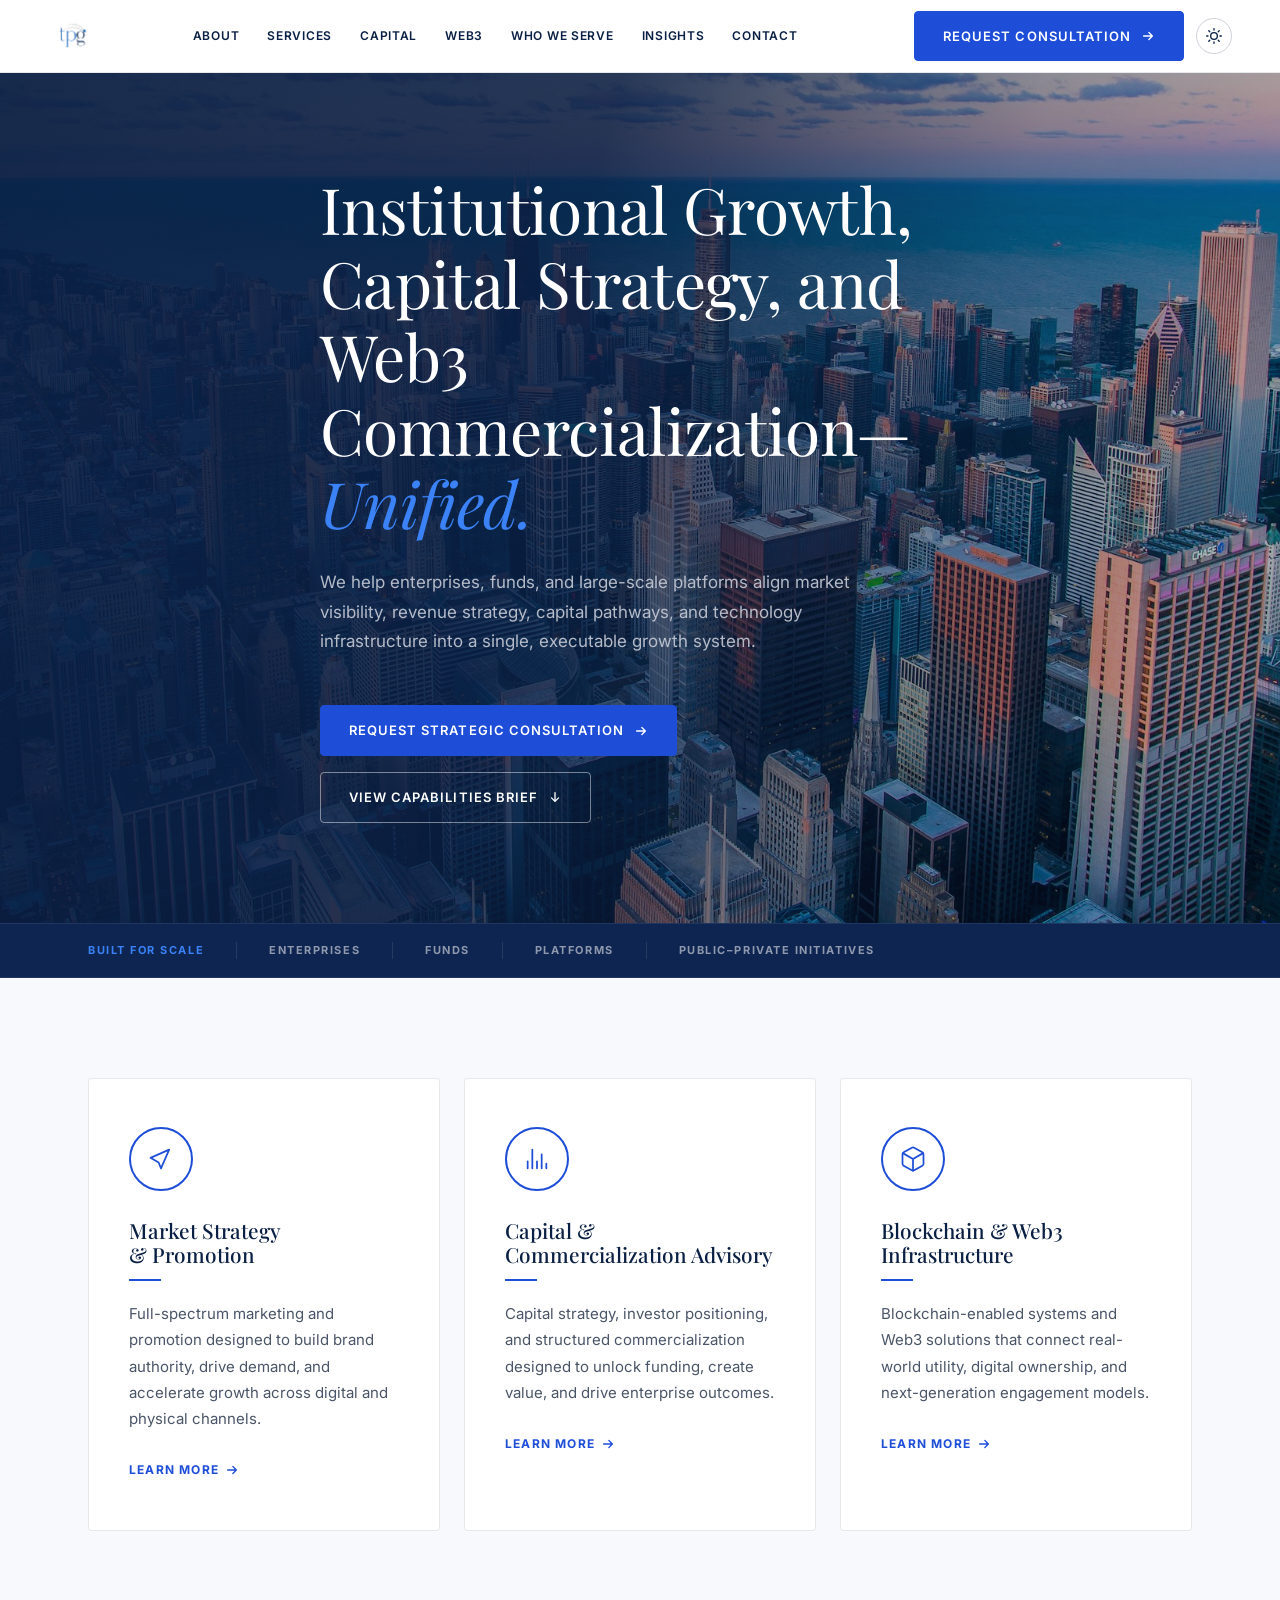
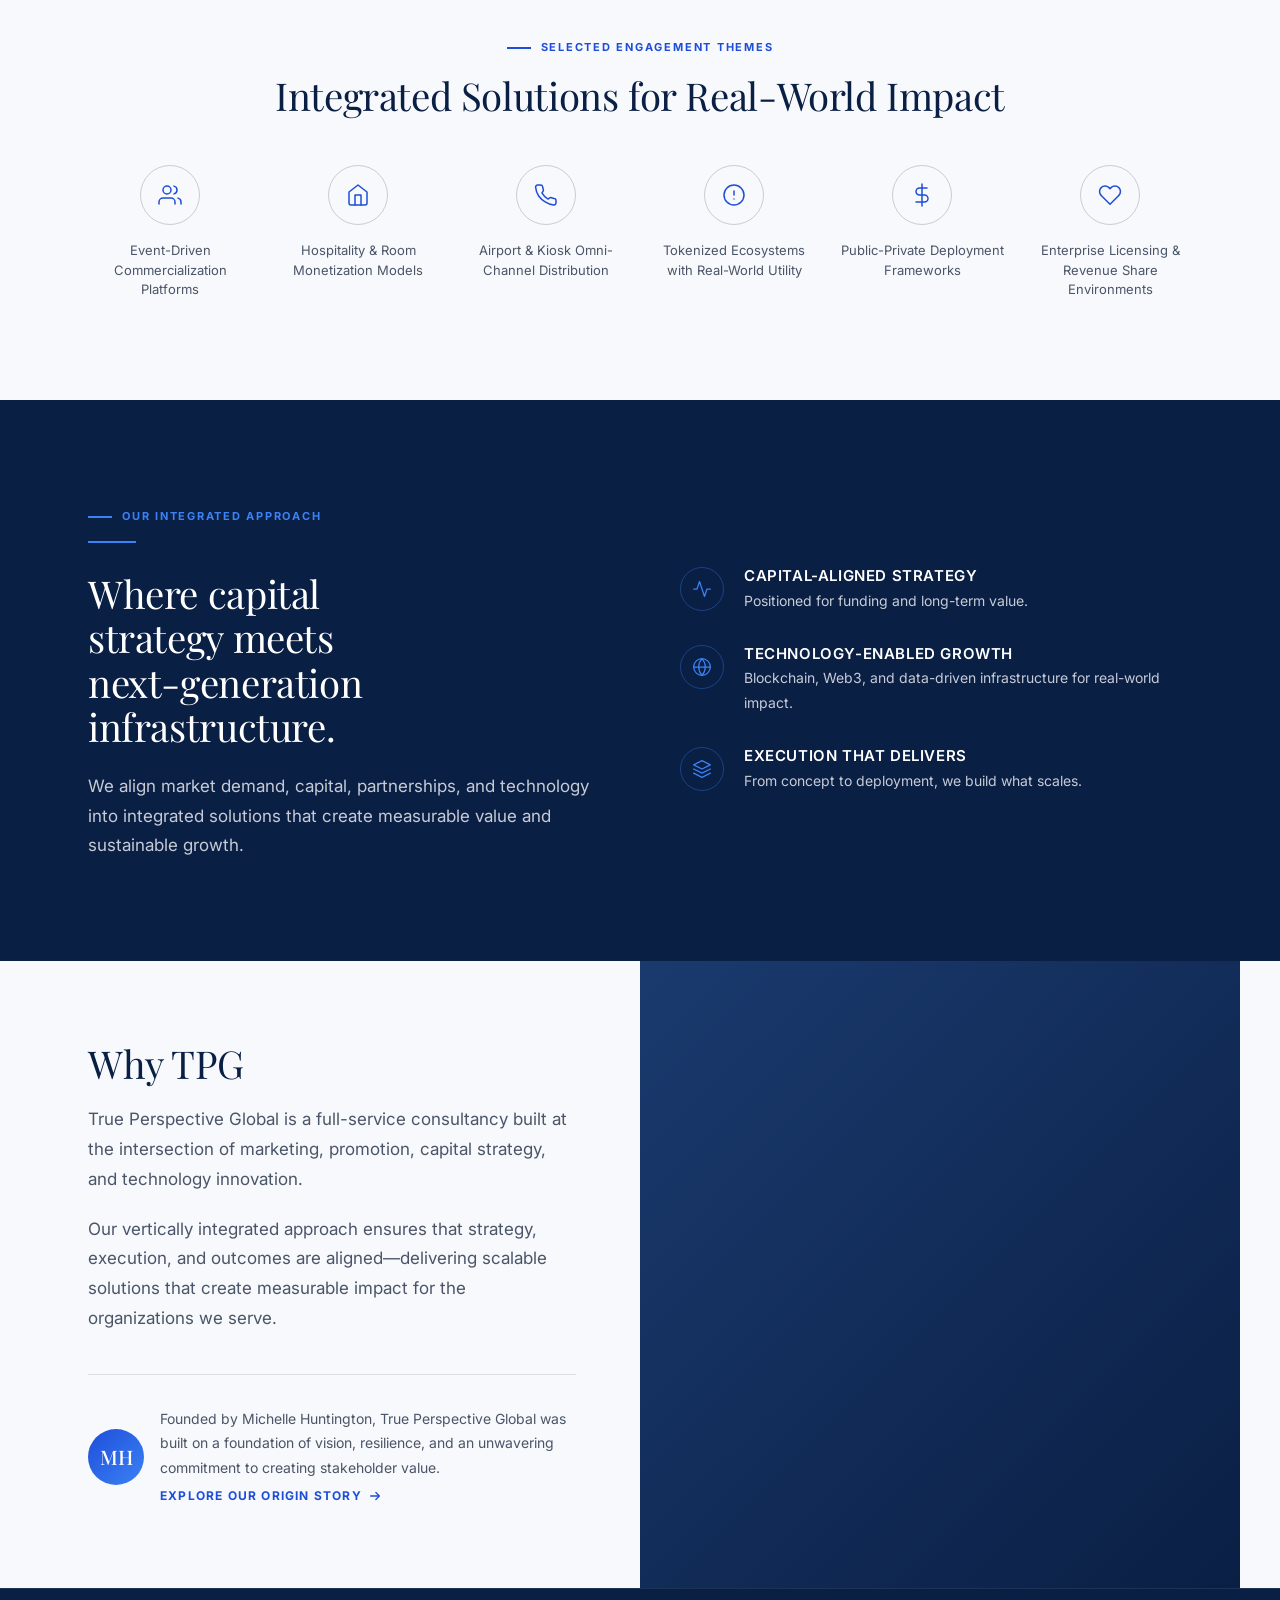
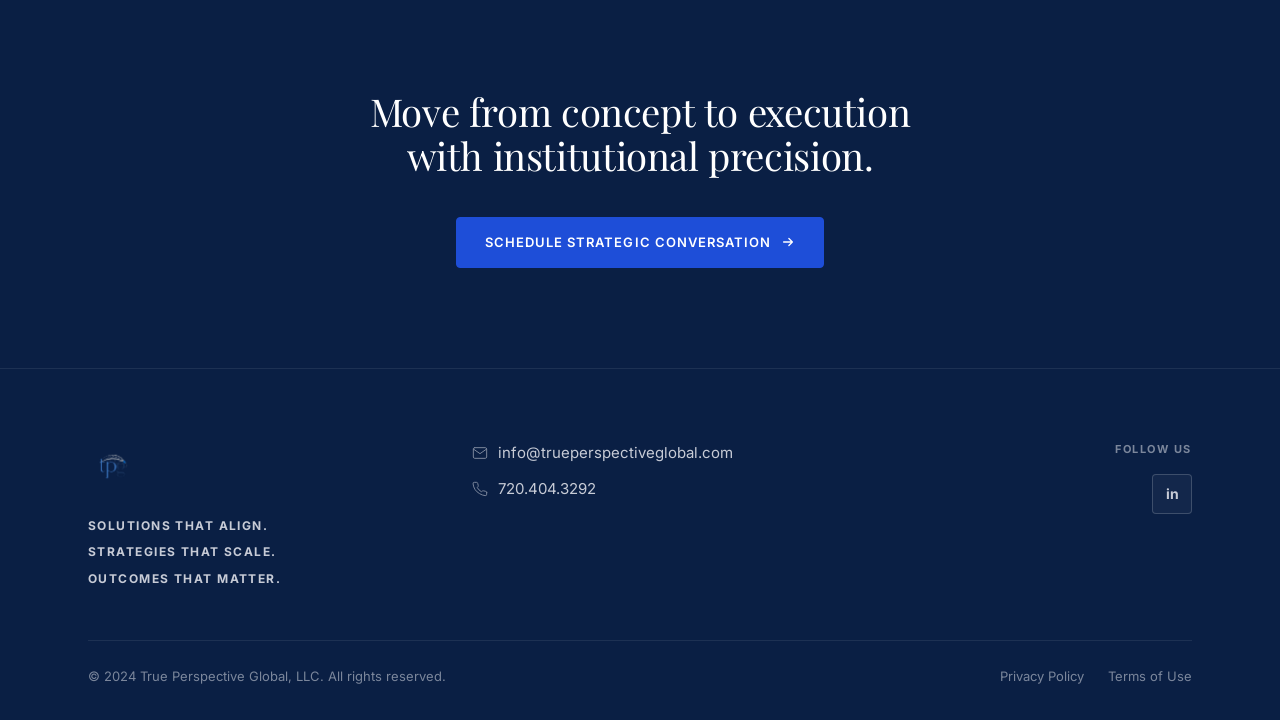
==== commit 8be79175: "Initial commit — TPG website with Nalu AI widget Static institutional site for True Perspective Glob" ====
--- a/index.html
+++ b/index.html
@@ -4,374 +4,291 @@
 <meta charset="UTF-8">
 <meta name="viewport" content="width=device-width, initial-scale=1.0">
 <title>True Perspective Global | Institutional Growth, Capital Strategy & Web3 Commercialization</title>
-<meta name="description" content="True Perspective Global helps brands, enterprises, funds, and growth-stage platforms unlock value through vertically integrated marketing, promotion, capital strategy, and blockchain-enabled commercialization.">
-<script>!function(){var t=localStorage.getItem("tpg-theme");if(t)document.documentElement.setAttribute("data-theme",t);}();</script>
+<meta name="description" content="True Perspective Global helps enterprises, funds, and large-scale platforms align market visibility, revenue strategy, capital pathways, and technology infrastructure into a single, executable growth system.">
 <link rel="stylesheet" href="assets/styles.css">
 </head>
 <body>
 
 <!-- NAV -->
-<nav class="nav">
+<nav class="nav" id="mainNav">
   <div class="nav-inner">
     <a class="nav-logo" href="index.html">
-      <img src="assets/img/tpg-logo.png" alt="True Perspective Global" style="height:128px!important;max-height:128px!important;width:auto!important;max-width:520px!important;display:block!important;">
+      <img src="assets/img/tpg-logo.png" alt="True Perspective Global">
     </a>
     <div class="nav-links">
       <a href="about.html">About</a>
-      
-      <a href="capital.html">Capital &amp; Finance</a>
-      <a href="web3.html">Web3 Solutions</a>
-      
-      
-      <a href="ceo.html">Leadership</a>
+      <a href="services.html">Services</a>
+      <a href="capital.html">Capital</a>
+      <a href="web3.html">Web3</a>
+      <a href="sectors.html">Who We Serve</a>
+      <a href="ceo.html">Insights</a>
       <a href="contact.html">Contact</a>
     </div>
-    <a href="contact.html" class="btn btn-primary nav-cta">Request Consultation</a>
-    <button class="theme-toggle" id="themeToggle" aria-label="Toggle theme" title="Toggle Day/Night"><span class="theme-icon">☀</span></button><button class="nav-toggle" aria-label="Open menu">&#9776;</button>
+    <a href="contact.html" class="btn btn-primary nav-cta">
+      Request Consultation
+      <svg width="14" height="14" viewBox="0 0 16 16" fill="none"><path d="M3 8h10M9 4l4 4-4 4" stroke="currentColor" stroke-width="1.5" stroke-linecap="round" stroke-linejoin="round"/></svg>
+    </a>
+    <button class="theme-toggle" id="themeToggle" aria-label="Toggle day/night mode" title="Day / Night">
+      <!-- sun icon -->
+      <svg class="icon-sun" width="16" height="16" viewBox="0 0 24 24" fill="none" stroke="currentColor" stroke-width="2" stroke-linecap="round" stroke-linejoin="round"><circle cx="12" cy="12" r="5"/><line x1="12" y1="1" x2="12" y2="3"/><line x1="12" y1="21" x2="12" y2="23"/><line x1="4.22" y1="4.22" x2="5.64" y2="5.64"/><line x1="18.36" y1="18.36" x2="19.78" y2="19.78"/><line x1="1" y1="12" x2="3" y2="12"/><line x1="21" y1="12" x2="23" y2="12"/><line x1="4.22" y1="19.78" x2="5.64" y2="18.36"/><line x1="18.36" y1="5.64" x2="19.78" y2="4.22"/></svg>
+      <!-- moon icon -->
+      <svg class="icon-moon" width="16" height="16" viewBox="0 0 24 24" fill="none" stroke="currentColor" stroke-width="2" stroke-linecap="round" stroke-linejoin="round" style="display:none;"><path d="M21 12.79A9 9 0 1 1 11.21 3 7 7 0 0 0 21 12.79z"/></svg>
+    </button>
+    <button class="nav-toggle" aria-label="Open menu">&#9776;</button>
   </div>
 </nav>
 
 <!-- MOBILE NAV -->
 <div id="mobileNav" class="mobile-nav" aria-label="Mobile navigation">
   <button class="mobile-close" aria-label="Close menu">&#10005;</button>
-  <a href="about.html">About TPG</a>
-  
-  <a href="capital.html">Capital &amp; Finance</a>
-  <a href="web3.html">Web3 Solutions</a>
-  
-  <a href="engagement.html">Engagement Model</a>
-  <a href="ceo.html">Leadership</a>
+  <a href="about.html">About</a>
+  <a href="services.html">Services</a>
+  <a href="capital.html">Capital</a>
+  <a href="web3.html">Web3</a>
+  <a href="sectors.html">Who We Serve</a>
+  <a href="ceo.html">Insights</a>
   <a href="contact.html">Contact</a>
   <a href="contact.html" class="btn btn-primary">Request Consultation</a>
 </div>
 
 <!-- HERO -->
-<section class="hero hero-dark">
-  <div class="hero-grid"></div>
-  <div class="container">
-    <div class="hero-content">
-      <div class="hero-label fade-up">True Perspective Global</div>
-      <h1 class="fade-up fade-up-delay-1">Institutional Growth, Capital Strategy, and Web3 Commercialization—<em>Unified.</em></h1>
-      <p class="hero-sub fade-up fade-up-delay-2">We help enterprises, funds, and large-scale platforms align market visibility, revenue strategy, capital pathways, and technology infrastructure into a single, executable growth system.</p>
-      <div class="hero-actions fade-up fade-up-delay-3">
+<section class="hero hero-dark" aria-label="Hero">
+  <div class="hero-photo"></div>
+  <div class="container">
+    <div class="hero-content fade-up">
+      <h1>Institutional Growth,<br>Capital Strategy, and<br>Web3 Commercialization&mdash;<em>Unified.</em></h1>
+      <p class="hero-sub">We help enterprises, funds, and large-scale platforms align market visibility, revenue strategy, capital pathways, and technology infrastructure into a single, executable growth system.</p>
+      <div class="hero-actions">
         <a href="contact.html" class="btn btn-primary">
           Request Strategic Consultation
-          <svg width="16" height="16" viewBox="0 0 16 16" fill="none"><path d="M3 8h10M9 4l4 4-4 4" stroke="currentColor" stroke-width="1.5" stroke-linecap="round" stroke-linejoin="round"/></svg>
-        </a>
-        <a href="services.html" class="btn btn-ghost">View Capabilities Brief</a>
-      </div>
-      <p class="hero-supporting fade-up fade-up-delay-4">We design and execute high-touch growth environments that connect digital and physical market presence, capital pathways, and next-generation technology infrastructure. From brand positioning and demand generation to structured finance strategy and Web3 ecosystem design, TPG helps organizations move from concept to commercialization with institutional discipline.</p>
-    </div>
-  </div>
-</section>
-
-<!-- STAT BAR -->
-<div class="stat-bar">
-  <div class="container">
-    <div class="stat-item fade-up">
-      <div class="stat-num">25+</div>
-      <div class="stat-label">Years in Market</div>
-    </div>
-    <div class="stat-divider"></div>
-    <div class="stat-item fade-up fade-up-delay-1">
-      <div class="stat-num">6</div>
-      <div class="stat-label">Practice Areas</div>
-    </div>
-    <div class="stat-divider"></div>
-    <div class="stat-item fade-up fade-up-delay-2">
-      <div class="stat-num">3</div>
-      <div class="stat-label">Core Platforms</div>
-    </div>
-    <div class="stat-divider"></div>
-    <div class="stat-item fade-up fade-up-delay-3">
-      <div class="stat-num">Global</div>
-      <div class="stat-label">Reach &amp; Deployment</div>
-    </div>
+          <svg width="14" height="14" viewBox="0 0 16 16" fill="none"><path d="M3 8h10M9 4l4 4-4 4" stroke="currentColor" stroke-width="1.5" stroke-linecap="round" stroke-linejoin="round"/></svg>
+        </a>
+        <a href="services.html" class="btn btn-ghost">
+          View Capabilities Brief
+          <svg width="14" height="14" viewBox="0 0 16 16" fill="none"><path d="M8 3v10M4 9l4 4 4-4" stroke="currentColor" stroke-width="1.5" stroke-linecap="round" stroke-linejoin="round"/></svg>
+        </a>
+      </div>
+    </div>
+  </div>
+</section>
+
+<!-- AUDIENCE BAR -->
+<div class="audience-bar">
+  <div class="container">
+    <div class="audience-item accent">Built for Scale</div>
+    <div class="audience-item">Enterprises</div>
+    <div class="audience-item">Funds</div>
+    <div class="audience-item">Platforms</div>
+    <div class="audience-item">Public&ndash;Private Initiatives</div>
   </div>
 </div>
 
-<!-- SELECTED ENGAGEMENT THEMES -->
-<section class="section">
-  <div class="container">
-    <div class="section-header fade-up">
-      <div class="section-tag">Selected Engagement Themes</div>
-      <div class="gold-rule"></div>
-      <h2>Where our work creates the most leverage.</h2>
-      <p>These are the environments where TPG's integrated model produces disproportionate outcomes.</p>
-    </div>
-    <div class="grid-2" style="gap:0; border:1px solid var(--border); border-radius:var(--radius); overflow:hidden;">
-      <div class="bullet-item fade-up" style="border:none; border-bottom:1px solid var(--border); border-right:1px solid var(--border); padding:40px 48px;">
-        <div class="bullet-icon" style="color:var(--gold); font-size:1.25rem; flex-shrink:0; margin-top:4px;">&#9656;</div>
+<!-- SERVICES — 3 col, light bg -->
+<section class="section section-light">
+  <div class="container">
+    <div class="grid-3">
+
+      <div class="service-card fade-up">
+        <div class="service-card-icon">
+          <!-- Megaphone / marketing icon -->
+          <svg viewBox="0 0 24 24" fill="none" stroke="currentColor" stroke-width="1.5" stroke-linecap="round" stroke-linejoin="round">
+            <path d="M3 11l16-7-7 16-2-5-7-4z"/>
+          </svg>
+        </div>
+        <h3>Market Strategy<br>&amp; Promotion</h3>
+        <div class="service-card-rule"></div>
+        <p>Full-spectrum marketing and promotion designed to build brand authority, drive demand, and accelerate growth across digital and physical channels.</p>
+        <a href="services.html" class="learn-more">
+          Learn More
+          <svg width="14" height="14" viewBox="0 0 16 16" fill="none"><path d="M3 8h10M9 4l4 4-4 4" stroke="currentColor" stroke-width="1.5" stroke-linecap="round" stroke-linejoin="round"/></svg>
+        </a>
+      </div>
+
+      <div class="service-card fade-up fade-up-delay-1">
+        <div class="service-card-icon">
+          <!-- Capital / chart icon -->
+          <svg viewBox="0 0 24 24" fill="none" stroke="currentColor" stroke-width="1.5" stroke-linecap="round" stroke-linejoin="round">
+            <path d="M4 20V14M8 20V4M12 20v-6M16 20V8M20 20v-4"/>
+          </svg>
+        </div>
+        <h3>Capital &amp; Commercialization Advisory</h3>
+        <div class="service-card-rule"></div>
+        <p>Capital strategy, investor positioning, and structured commercialization designed to unlock funding, create value, and drive enterprise outcomes.</p>
+        <a href="capital.html" class="learn-more">
+          Learn More
+          <svg width="14" height="14" viewBox="0 0 16 16" fill="none"><path d="M3 8h10M9 4l4 4-4 4" stroke="currentColor" stroke-width="1.5" stroke-linecap="round" stroke-linejoin="round"/></svg>
+        </a>
+      </div>
+
+      <div class="service-card fade-up fade-up-delay-2">
+        <div class="service-card-icon">
+          <!-- Blockchain / cube icon -->
+          <svg viewBox="0 0 24 24" fill="none" stroke="currentColor" stroke-width="1.5" stroke-linecap="round" stroke-linejoin="round">
+            <path d="M21 16V8a2 2 0 0 0-1-1.73l-7-4a2 2 0 0 0-2 0l-7 4A2 2 0 0 0 3 8v8a2 2 0 0 0 1 1.73l7 4a2 2 0 0 0 2 0l7-4A2 2 0 0 0 21 16z"/>
+            <path d="M3.27 6.96L12 12.01l8.73-5.05M12 22.08V12"/>
+          </svg>
+        </div>
+        <h3>Blockchain &amp; Web3 Infrastructure</h3>
+        <div class="service-card-rule"></div>
+        <p>Blockchain-enabled systems and Web3 solutions that connect real-world utility, digital ownership, and next-generation engagement models.</p>
+        <a href="web3.html" class="learn-more">
+          Learn More
+          <svg width="14" height="14" viewBox="0 0 16 16" fill="none"><path d="M3 8h10M9 4l4 4-4 4" stroke="currentColor" stroke-width="1.5" stroke-linecap="round" stroke-linejoin="round"/></svg>
+        </a>
+      </div>
+
+    </div>
+  </div>
+</section>
+
+<!-- ENGAGEMENT THEMES — 6 col icons, light bg -->
+<section class="section section-light" style="padding-top:0;">
+  <div class="container">
+    <div class="section-header center fade-up" style="margin-bottom:16px;">
+      <div class="section-tag" style="justify-content:center;">Selected Engagement Themes</div>
+      <h2 style="color:var(--light-text);">Integrated Solutions for Real-World Impact</h2>
+    </div>
+    <div class="themes-grid fade-up fade-up-delay-1">
+
+      <div class="theme-item">
+        <div class="theme-icon">
+          <svg viewBox="0 0 24 24" fill="none" stroke="currentColor" stroke-width="1.5" stroke-linecap="round" stroke-linejoin="round">
+            <path d="M17 21v-2a4 4 0 0 0-4-4H5a4 4 0 0 0-4 4v2"/><circle cx="9" cy="7" r="4"/><path d="M23 21v-2a4 4 0 0 0-3-3.87M16 3.13a4 4 0 0 1 0 7.75"/>
+          </svg>
+        </div>
+        <p>Event-Driven Commercialization Platforms</p>
+      </div>
+
+      <div class="theme-item">
+        <div class="theme-icon">
+          <svg viewBox="0 0 24 24" fill="none" stroke="currentColor" stroke-width="1.5" stroke-linecap="round" stroke-linejoin="round">
+            <path d="M3 9l9-7 9 7v11a2 2 0 0 1-2 2H5a2 2 0 0 1-2-2z"/><path d="M9 22V12h6v10"/>
+          </svg>
+        </div>
+        <p>Hospitality &amp; Room Monetization Models</p>
+      </div>
+
+      <div class="theme-item">
+        <div class="theme-icon">
+          <svg viewBox="0 0 24 24" fill="none" stroke="currentColor" stroke-width="1.5" stroke-linecap="round" stroke-linejoin="round">
+            <path d="M22 16.92v3a2 2 0 0 1-2.18 2 19.79 19.79 0 0 1-8.63-3.07A19.5 19.5 0 0 1 4.69 13a19.79 19.79 0 0 1-3.07-8.67A2 2 0 0 1 3.61 2h3a2 2 0 0 1 2 1.72c.127.96.361 1.903.7 2.81a2 2 0 0 1-.45 2.11L7.91 9.91a16 16 0 0 0 6.16 6.16l1.27-.87a2 2 0 0 1 2.11-.45c.907.339 1.85.573 2.81.7A2 2 0 0 1 22 16.92z"/>
+          </svg>
+        </div>
+        <p>Airport &amp; Kiosk Omni-Channel Distribution</p>
+      </div>
+
+      <div class="theme-item">
+        <div class="theme-icon">
+          <svg viewBox="0 0 24 24" fill="none" stroke="currentColor" stroke-width="1.5" stroke-linecap="round" stroke-linejoin="round">
+            <circle cx="12" cy="12" r="10"/><line x1="12" y1="8" x2="12" y2="12"/><line x1="12" y1="16" x2="12.01" y2="16"/>
+          </svg>
+        </div>
+        <p>Tokenized Ecosystems with Real-World Utility</p>
+      </div>
+
+      <div class="theme-item">
+        <div class="theme-icon">
+          <svg viewBox="0 0 24 24" fill="none" stroke="currentColor" stroke-width="1.5" stroke-linecap="round" stroke-linejoin="round">
+            <line x1="12" y1="1" x2="12" y2="23"/><path d="M17 5H9.5a3.5 3.5 0 0 0 0 7h5a3.5 3.5 0 0 1 0 7H6"/>
+          </svg>
+        </div>
+        <p>Public-Private Deployment Frameworks</p>
+      </div>
+
+      <div class="theme-item">
+        <div class="theme-icon">
+          <svg viewBox="0 0 24 24" fill="none" stroke="currentColor" stroke-width="1.5" stroke-linecap="round" stroke-linejoin="round">
+            <path d="M20.84 4.61a5.5 5.5 0 0 0-7.78 0L12 5.67l-1.06-1.06a5.5 5.5 0 0 0-7.78 7.78l1.06 1.06L12 21.23l7.78-7.78 1.06-1.06a5.5 5.5 0 0 0 0-7.78z"/>
+          </svg>
+        </div>
+        <p>Enterprise Licensing &amp; Revenue Share Environments</p>
+      </div>
+
+    </div>
+  </div>
+</section>
+
+<!-- VALUE PROP SPLIT — dark navy -->
+<section class="section section-dark">
+  <div class="container">
+    <div class="value-split">
+      <div class="fade-up">
+        <div class="section-tag">Our Integrated Approach</div>
+        <div class="gold-rule" style="background:var(--gold-light);"></div>
+        <h2 style="color:var(--white); max-width:14ch;">Where capital strategy meets next-generation infrastructure.</h2>
+        <p style="color:var(--text-dim); margin-top:24px; max-width:46ch;">We align market demand, capital, partnerships, and technology into integrated solutions that create measurable value and sustainable growth.</p>
+      </div>
+      <div class="value-bullets fade-up fade-up-delay-1">
+        <div class="value-bullet">
+          <div class="value-bullet-icon">
+            <svg viewBox="0 0 24 24" fill="none" stroke="currentColor" stroke-width="1.5" stroke-linecap="round" stroke-linejoin="round">
+              <path d="M22 12h-4l-3 9L9 3l-3 9H2"/>
+            </svg>
+          </div>
+          <div>
+            <h4>Capital-Aligned Strategy</h4>
+            <p>Positioned for funding and long-term value.</p>
+          </div>
+        </div>
+        <div class="value-bullet">
+          <div class="value-bullet-icon">
+            <svg viewBox="0 0 24 24" fill="none" stroke="currentColor" stroke-width="1.5" stroke-linecap="round" stroke-linejoin="round">
+              <circle cx="12" cy="12" r="10"/><path d="M2 12h20M12 2a15.3 15.3 0 0 1 4 10 15.3 15.3 0 0 1-4 10 15.3 15.3 0 0 1-4-10 15.3 15.3 0 0 1 4-10z"/>
+            </svg>
+          </div>
+          <div>
+            <h4>Technology-Enabled Growth</h4>
+            <p>Blockchain, Web3, and data-driven infrastructure for real-world impact.</p>
+          </div>
+        </div>
+        <div class="value-bullet">
+          <div class="value-bullet-icon">
+            <svg viewBox="0 0 24 24" fill="none" stroke="currentColor" stroke-width="1.5" stroke-linecap="round" stroke-linejoin="round">
+              <path d="M12 2L2 7l10 5 10-5-10-5zM2 17l10 5 10-5M2 12l10 5 10-5"/>
+            </svg>
+          </div>
+          <div>
+            <h4>Execution That Delivers</h4>
+            <p>From concept to deployment, we build what scales.</p>
+          </div>
+        </div>
+      </div>
+    </div>
+  </div>
+</section>
+
+<!-- WHY TPG — light bg, split with photo -->
+<section class="section-light" style="overflow:hidden;">
+  <div class="why-split container" style="max-width:var(--max-w); margin:0 auto; padding:0;">
+    <div class="why-content fade-up" style="padding-left:48px;">
+      <h2>Why TPG</h2>
+      <p>True Perspective Global is a full-service consultancy built at the intersection of marketing, promotion, capital strategy, and technology innovation.</p>
+      <p>Our vertically integrated approach ensures that strategy, execution, and outcomes are aligned—delivering scalable solutions that create measurable impact for the organizations we serve.</p>
+      <div class="ceo-attribution">
+        <div class="ceo-avatar">MH</div>
         <div>
-          <h4 style="margin-bottom:10px;">National Event-Driven Commercialization</h4>
-          <p style="font-size:0.9375rem; margin:0;">Platforms built around live audiences—sports, entertainment, festivals—where promotion, access, and revenue are unified into a single commercial architecture.</p>
-        </div>
-      </div>
-      <div class="bullet-item fade-up fade-up-delay-1" style="border:none; border-bottom:1px solid var(--border); padding:40px 48px;">
-        <div class="bullet-icon" style="color:var(--gold); font-size:1.25rem; flex-shrink:0; margin-top:4px;">&#9656;</div>
-        <div>
-          <h4 style="margin-bottom:10px;">Hospitality + Room-Block Monetization</h4>
-          <p style="font-size:0.9375rem; margin:0;">Revenue models that capture yield across hotel inventory, group bookings, event tie-ins, and experiential packaging within hospitality environments.</p>
-        </div>
-      </div>
-      <div class="bullet-item fade-up" style="border:none; border-bottom:1px solid var(--border); border-right:1px solid var(--border); padding:40px 48px;">
-        <div class="bullet-icon" style="color:var(--gold); font-size:1.25rem; flex-shrink:0; margin-top:4px;">&#9656;</div>
-        <div>
-          <h4 style="margin-bottom:10px;">Airport + Kiosk Omni-Channel Distribution</h4>
-          <p style="font-size:0.9375rem; margin:0;">Physical-digital distribution systems designed for high-traffic environments, integrating brand presence, product access, and consumer engagement at scale.</p>
-        </div>
-      </div>
-      <div class="bullet-item fade-up fade-up-delay-1" style="border:none; border-bottom:1px solid var(--border); padding:40px 48px;">
-        <div class="bullet-icon" style="color:var(--gold); font-size:1.25rem; flex-shrink:0; margin-top:4px;">&#9656;</div>
-        <div>
-          <h4 style="margin-bottom:10px;">Tokenized Ecosystems Tied to Real-World Utility</h4>
-          <p style="font-size:0.9375rem; margin:0;">Blockchain-enabled systems anchored to access, loyalty, and user behavior—not speculation. Built to serve the business model, not distract from it.</p>
-        </div>
-      </div>
-      <div class="bullet-item fade-up" style="border:none; border-bottom:1px solid var(--border); border-right:1px solid var(--border); padding:40px 48px;">
-        <div class="bullet-icon" style="color:var(--gold); font-size:1.25rem; flex-shrink:0; margin-top:4px;">&#9656;</div>
-        <div>
-          <h4 style="margin-bottom:10px;">Public-Private Deployment Frameworks</h4>
-          <p style="font-size:0.9375rem; margin:0;">Housing, infrastructure, and community initiatives where mission-aligned deployment logic and commercial sustainability must coexist within a single structure.</p>
-        </div>
-      </div>
-      <div class="bullet-item fade-up fade-up-delay-1" style="border:none; border-bottom:1px solid var(--border); padding:40px 48px;">
-        <div class="bullet-icon" style="color:var(--gold); font-size:1.25rem; flex-shrink:0; margin-top:4px;">&#9656;</div>
-        <div>
-          <h4 style="margin-bottom:10px;">Enterprise Licensing + Revenue Share Environments</h4>
-          <p style="font-size:0.9375rem; margin:0;">Structured partnership frameworks that create recurring revenue, expand distribution, and align incentives across enterprise platforms and licensees.</p>
-        </div>
-      </div>
-    </div>
-  </div>
-</section>
-
-<!-- CORE VALUE PROP -->
-<section class="section section-dark">
-  <div class="container">
-    <div class="two-col">
-      <div class="col-text">
-        <div class="section-tag fade-up">Our Foundation</div>
-        <div class="gold-rule fade-up"></div>
-        <h2 class="fade-up">Built for organizations that need more than marketing.</h2>
-      </div>
-      <div class="col-text">
-        <p class="fade-up" style="max-width:none;">True Perspective Global is not a traditional agency. We operate as a strategic commercialization partner for organizations that need integrated thinking across business development, capital formation readiness, enterprise promotion, technology deployment, and stakeholder engagement.</p>
-        <p class="fade-up fade-up-delay-1" style="margin-top:24px; max-width:none;">Our model is designed for leadership teams seeking a coordinated path to growth—one that aligns visibility, revenue opportunity, capital efficiency, and long-term market relevance.</p>
-        <a href="about.html" class="btn btn-gold-outline fade-up fade-up-delay-2" style="margin-top:40px;">
-          Learn About TPG
-          <svg width="14" height="14" viewBox="0 0 16 16" fill="none"><path d="M3 8h10M9 4l4 4-4 4" stroke="currentColor" stroke-width="1.5" stroke-linecap="round" stroke-linejoin="round"/></svg>
-        </a>
-      </div>
-    </div>
-  </div>
-</section>
-
-<!-- WHAT WE DO -->
-<section class="section">
-  <div class="container">
-    <div class="section-header fade-up">
-      <div class="section-tag">What We Do</div>
-      <div class="gold-rule"></div>
-      <h2>Integrated advisory across growth,<br>capital, and technology.</h2>
-    </div>
-    <div class="grid-3">
-      <div class="card fade-up">
-        <div class="card-number">01</div>
-        <h3>Strategic Marketing &amp; Promotion</h3>
-        <p>We develop market-facing campaigns, positioning systems, and promotional architecture that strengthen credibility, accelerate adoption, and expand brand reach across digital and physical environments.</p>
-        <a href="services.html" class="btn btn-gold-outline" style="margin-top:32px; font-size:0.75rem;">Explore Services</a>
-      </div>
-      <div class="card fade-up fade-up-delay-1">
-        <div class="card-number">02</div>
-        <h3>Capital &amp; Commercialization Advisory</h3>
-        <p>We help organizations align business models, monetization pathways, partnership strategies, and finance narratives to support expansion, deployment, and institutional engagement.</p>
-        <a href="capital.html" class="btn btn-gold-outline" style="margin-top:32px; font-size:0.75rem;">Capital Advisory</a>
-      </div>
-      <div class="card fade-up fade-up-delay-2">
-        <div class="card-number">03</div>
-        <h3>Blockchain &amp; Web3 Infrastructure</h3>
-        <p>We structure technology-enabled ecosystems that support tokenization, loyalty, access, utility, community engagement, and digitally connected revenue environments.</p>
-        <a href="web3.html" class="btn btn-gold-outline" style="margin-top:32px; font-size:0.75rem;">Web3 Solutions</a>
-      </div>
-    </div>
-  </div>
-</section>
-
-<!-- WHY TPG -->
-<section class="section section-dark">
-  <div class="container">
-    <div class="two-col">
-      <div class="col-visual fade-up">
-        <div class="section-tag" style="margin-bottom:24px;">Our Approach</div>
-        <blockquote style="font-family:var(--serif); font-size:1.75rem; font-style:italic; color:var(--white); font-weight:300; line-height:1.4; margin-bottom:24px;">"Growth happens when brand, capital, operations, partnerships, and technology are aligned under a clear commercial thesis."</blockquote>
-        <p style="font-size:0.875rem; color:var(--text-muted); max-width:none;">— TPG Operating Principle</p>
-        <div style="margin-top:40px; padding-top:32px; border-top:1px solid var(--border);">
-          <a href="engagement.html" class="btn btn-ghost" style="font-size:0.75rem;">Our Engagement Model</a>
-        </div>
-      </div>
-      <div class="col-text fade-up fade-up-delay-1">
-        <div class="section-tag">Why TPG</div>
-        <div class="gold-rule"></div>
-        <h2>High-touch strategy for high-stakes growth.</h2>
-        <p style="margin-top:24px; max-width:none;">TPG serves clients that require precision, discretion, and an enterprise-grade approach. We understand that growth is rarely created by one discipline alone.</p>
-        <p style="margin-top:20px; max-width:none;">That is why our work is built around stakeholder-centered growth, disciplined execution, and scalable market design.</p>
-        <ul class="impact-list" style="margin-top:40px;">
-          <li>Stakeholder-centered growth frameworks</li>
-          <li>Disciplined execution with capital awareness</li>
-          <li>Scalable market design and architecture</li>
-          <li>Enterprise-grade discretion and precision</li>
-        </ul>
-      </div>
-    </div>
-  </div>
-</section>
-
-<!-- AREAS OF IMPACT -->
-<section class="section">
-  <div class="container">
-    <div class="section-header center fade-up">
-      <div class="section-tag">Areas of Impact</div>
-      <div class="gold-rule center"></div>
-      <h2>Our work is designed to influence<br>outcomes that matter.</h2>
-    </div>
-    <div class="grid-4 fade-up fade-up-delay-1">
-      <div class="card" style="padding:32px; text-align:center;">
-        <div style="font-size:2rem; margin-bottom:16px;">&#9650;</div>
-        <h3 style="font-size:0.9375rem;">Revenue Growth</h3>
-      </div>
-      <div class="card" style="padding:32px; text-align:center;">
-        <div style="font-size:2rem; margin-bottom:16px;">&#9670;</div>
-        <h3 style="font-size:0.9375rem;">Brand Authority</h3>
-      </div>
-      <div class="card" style="padding:32px; text-align:center;">
-        <div style="font-size:2rem; margin-bottom:16px;">&#9679;</div>
-        <h3 style="font-size:0.9375rem;">Capital Readiness</h3>
-      </div>
-      <div class="card" style="padding:32px; text-align:center;">
-        <div style="font-size:2rem; margin-bottom:16px;">&#9733;</div>
-        <h3 style="font-size:0.9375rem;">Market Expansion</h3>
-      </div>
-      <div class="card" style="padding:32px; text-align:center;">
-        <div style="font-size:2rem; margin-bottom:16px;">&#9632;</div>
-        <h3 style="font-size:0.9375rem;">Digital Footprint</h3>
-      </div>
-      <div class="card" style="padding:32px; text-align:center;">
-        <div style="font-size:2rem; margin-bottom:16px;">&#9660;</div>
-        <h3 style="font-size:0.9375rem;">Strategic Partnerships</h3>
-      </div>
-      <div class="card" style="padding:32px; text-align:center;">
-        <div style="font-size:2rem; margin-bottom:16px;">&#9655;</div>
-        <h3 style="font-size:0.9375rem;">User &amp; Subscriber Growth</h3>
-      </div>
-      <div class="card" style="padding:32px; text-align:center;">
-        <div style="font-size:2rem; margin-bottom:16px;">&#9688;</div>
-        <h3 style="font-size:0.9375rem;">Token &amp; Utility Ecosystems</h3>
-      </div>
-    </div>
-  </div>
-</section>
-
-<!-- SECTORS FEATURED -->
-<section class="section section-dark">
-  <div class="container">
-    <div class="section-header fade-up">
-      <div class="section-tag">Who We Serve</div>
-      <div class="gold-rule"></div>
-      <h2>Built for decision-makers operating<br>across dynamic markets.</h2>
-      <p>TPG engagements are best suited for organizations where brand, growth, finance, partnerships, and technology must work together.</p>
-    </div>
-    <div class="grid-3">
-      <div class="sector-card fade-up">
-        <div class="sector-icon">&#127970;</div>
-        <h3>Enterprises &amp; Growth Companies</h3>
-        <p>Strategic expansion, institutional positioning, and integrated commercialization support for leadership teams.</p>
-      </div>
-      <div class="sector-card fade-up fade-up-delay-1">
-        <div class="sector-icon">&#127915;</div>
-        <h3>Hospitality, Events &amp; Entertainment</h3>
-        <p>Organizations monetizing audiences, venues, sponsorships, content, and physical-digital engagement environments.</p>
-      </div>
-      <div class="sector-card fade-up fade-up-delay-2">
-        <div class="sector-icon">&#128081;</div>
-        <h3>Funds &amp; Capital Partners</h3>
-        <p>Groups evaluating commercialization, market-entry, partnership, and expansion opportunities around scalable platforms.</p>
-      </div>
-      <div class="sector-card fade-up fade-up-delay-1">
-        <div class="sector-icon">&#127758;</div>
-        <h3>Public-Private &amp; Social Impact</h3>
-        <p>Mission-driven deployments requiring stakeholder alignment, commercialization pathways, and sustainable operating logic.</p>
-      </div>
-      <div class="sector-card fade-up fade-up-delay-2">
-        <div class="sector-icon">&#128296;</div>
-        <h3>Emerging Technology Platforms</h3>
-        <p>Companies needing market-ready positioning and business application frameworks around blockchain and Web3 ecosystems.</p>
-      </div>
-      <div class="sector-card fade-up fade-up-delay-3" style="display:flex; align-items:center; justify-content:center; text-align:center; flex-direction:column; gap:16px;">
-        <p style="font-family:var(--serif); font-size:1.25rem; font-style:italic; color:var(--text); max-width:none; margin-bottom:8px;">"We work where complexity meets opportunity."</p>
-        <a href="sectors.html" class="btn btn-gold-outline" style="font-size:0.75rem;">View All Sectors</a>
-      </div>
-    </div>
-  </div>
-</section>
-
-<!-- CAPITAL + WEB3 BLOCK -->
-<section class="section">
-  <div class="container">
-    <div class="grid-2">
-      <div class="card fade-up" style="padding:56px 48px;">
-        <div class="section-tag" style="margin-bottom:24px;">Capital &amp; Finance</div>
-        <h2 style="font-size:2rem; margin-bottom:24px; color:var(--white);">We engineer outcomes. Not just advice.</h2>
-        <p style="max-width:none; margin-bottom:32px;">New revenue layers, structured commercial pathways, institutional-grade positioning, and pre-deployment strategy—built for organizations that need capital-aware execution, not soft consulting.</p>
-        <a href="capital.html" class="btn btn-primary">
-          Capital Advisory
-          <svg width="14" height="14" viewBox="0 0 16 16" fill="none"><path d="M3 8h10M9 4l4 4-4 4" stroke="currentColor" stroke-width="1.5" stroke-linecap="round" stroke-linejoin="round"/></svg>
-        </a>
-      </div>
-      <div class="card fade-up fade-up-delay-1" style="padding:56px 48px;">
-        <div class="section-tag" style="margin-bottom:24px;">Blockchain &amp; Web3</div>
-        <h2 style="font-size:2rem; margin-bottom:24px; color:var(--white);">Revenue, access, and behavior—not speculation.</h2>
-        <p style="max-width:none; margin-bottom:32px;">We design blockchain-enabled systems that tie directly to revenue, access, and user behavior. Grounded, commercial, and integrated into the business model from day one.</p>
-        <a href="web3.html" class="btn btn-ghost">
-          Web3 Solutions
-          <svg width="14" height="14" viewBox="0 0 16 16" fill="none"><path d="M3 8h10M9 4l4 4-4 4" stroke="currentColor" stroke-width="1.5" stroke-linecap="round" stroke-linejoin="round"/></svg>
-        </a>
-      </div>
-    </div>
-  </div>
-</section>
-
-<!-- CEO STRIP -->
-<section class="section section-dark">
-  <div class="container">
-    <div class="two-col">
-      <div class="col-text fade-up">
-        <div class="section-tag">Leadership</div>
-        <div class="gold-rule"></div>
-        <h2>A perspective built through decades of evolution.</h2>
-        <p style="margin-top:24px; max-width:none;">Michelle Huntington founded True Perspective in the 1990s and has built the company across event production, digital marketing, and institutional strategy. In 2020, on TPG's 25th anniversary, a new chapter began.</p>
-        <a href="ceo.html" class="btn btn-gold-outline" style="margin-top:40px;">
-          Read the Origin Story
-          <svg width="14" height="14" viewBox="0 0 16 16" fill="none"><path d="M3 8h10M9 4l4 4-4 4" stroke="currentColor" stroke-width="1.5" stroke-linecap="round" stroke-linejoin="round"/></svg>
-        </a>
-      </div>
-      <div class="col-visual fade-up fade-up-delay-1">
-        <p style="font-family:var(--serif); font-size:1.5rem; font-style:italic; color:var(--white); font-weight:300; line-height:1.5; max-width:none; margin-bottom:24px;">"We never stop evolving. The work is to build the structure, message, and momentum for what comes next."</p>
-        <p style="font-size:0.8125rem; font-weight:600; letter-spacing:0.1em; text-transform:uppercase; color:var(--gold); max-width:none;">Michelle Huntington — CEO, True Perspective Global</p>
-      </div>
-    </div>
-  </div>
-</section>
-
-<!-- FINAL CTA BANNER -->
-<section class="band band-gold fade-up">
-  <div class="container">
-    <div class="section-tag center" style="justify-content:center; margin-bottom:24px;">Begin the Conversation</div>
-    <h2>Institutional thinking. Human perspective. Global opportunity.</h2>
-    <p>Whether the objective is market expansion, capital alignment, ecosystem design, or integrated commercialization, TPG helps clients move with confidence from vision to execution.</p>
-    <div class="cta-row">
-      <a href="contact.html" class="btn btn-primary">Schedule a Conversation</a>
-      <a href="services.html" class="btn btn-ghost">View Capabilities Brief</a>
+          <p>Founded by Michelle Huntington, True Perspective Global was built on a foundation of vision, resilience, and an unwavering commitment to creating stakeholder value.</p>
+          <a href="ceo.html">
+            Explore Our Origin Story
+            <svg width="14" height="14" viewBox="0 0 16 16" fill="none"><path d="M3 8h10M9 4l4 4-4 4" stroke="currentColor" stroke-width="1.5" stroke-linecap="round" stroke-linejoin="round"/></svg>
+          </a>
+        </div>
+      </div>
+    </div>
+    <!-- Replace why-tpg.jpg with a glass building / corporate photo -->
+    <div class="why-photo"></div>
+  </div>
+</section>
+
+<!-- FOOTER CTA BAND -->
+<section class="band">
+  <div class="container">
+    <h2>Move from concept to execution<br>with institutional precision.</h2>
+    <div class="cta-row" style="margin-top:40px;">
+      <a href="contact.html" class="btn btn-primary">
+        Schedule Strategic Conversation
+        <svg width="14" height="14" viewBox="0 0 16 16" fill="none"><path d="M3 8h10M9 4l4 4-4 4" stroke="currentColor" stroke-width="1.5" stroke-linecap="round" stroke-linejoin="round"/></svg>
+      </a>
     </div>
   </div>
 </section>
@@ -380,52 +297,44 @@
 <footer class="footer">
   <div class="container">
     <div class="footer-inner">
+
       <div class="footer-brand">
-        <img src="assets/img/tpg-logo.png" alt="True Perspective Global" style="height:128px!important;max-height:128px!important;width:auto!important;max-width:520px!important;display:block!important;">
-        <p>A vertically integrated strategic consultancy focused on growth, promotion, capital alignment, and technology-enabled commercialization across digital and physical markets.</p>
-        <div class="footer-social">
+        <div class="footer-logo">
+          <img src="assets/img/tpg-logo.png" alt="True Perspective Global">
+        </div>
+        <p class="footer-tagline">Solutions that align.<br>Strategies that scale.<br>Outcomes that matter.</p>
+      </div>
+
+      <div class="footer-contact">
+        <a href="mailto:info@trueperspectiveglobal.com">
+          <svg viewBox="0 0 24 24" fill="none" stroke="currentColor" stroke-width="1.5" stroke-linecap="round" stroke-linejoin="round"><path d="M4 4h16c1.1 0 2 .9 2 2v12c0 1.1-.9 2-2 2H4c-1.1 0-2-.9-2-2V6c0-1.1.9-2 2-2z"/><polyline points="22,6 12,13 2,6"/></svg>
+          info@trueperspectiveglobal.com
+        </a>
+        <a href="tel:7204043292">
+          <svg viewBox="0 0 24 24" fill="none" stroke="currentColor" stroke-width="1.5" stroke-linecap="round" stroke-linejoin="round"><path d="M22 16.92v3a2 2 0 0 1-2.18 2 19.79 19.79 0 0 1-8.63-3.07A19.5 19.5 0 0 1 4.69 13a19.79 19.79 0 0 1-3.07-8.67A2 2 0 0 1 3.61 2h3a2 2 0 0 1 2 1.72c.127.96.361 1.903.7 2.81a2 2 0 0 1-.45 2.11L7.91 9.91a16 16 0 0 0 6.16 6.16l1.27-.87a2 2 0 0 1 2.11-.45c.907.339 1.85.573 2.81.7A2 2 0 0 1 22 16.92z"/></svg>
+          720.404.3292
+        </a>
+      </div>
+
+      <div class="footer-social-col">
+        <span class="footer-social-label">Follow Us</span>
+        <div class="footer-social-icons">
           <a href="https://www.linkedin.com/in/michellehuntington/" target="_blank" rel="noopener" aria-label="LinkedIn">in</a>
         </div>
       </div>
-      <div class="footer-col">
-        <h5>Services</h5>
-        <ul>
-          <li><a href="services.html">Strategic Growth Advisory</a></li>
-          <li><a href="services.html">Marketing &amp; Promotion</a></li>
-          <li><a href="services.html">Business Development</a></li>
-          <li><a href="capital.html">Capital &amp; Finance Advisory</a></li>
-          <li><a href="web3.html">Blockchain &amp; Web3</a></li>
-          <li><a href="services.html">Real Estate Monetization</a></li>
-        </ul>
-      </div>
-      <div class="footer-col">
-        <h5>Company</h5>
-        <ul>
-          <li><a href="about.html">About TPG</a></li>
-          <li><a href="ceo.html">Leadership</a></li>
-          <li></li>
-          <li><a href="engagement.html">Engagement Model</a></li>
-          <li><a href="contact.html">Contact</a></li>
-        </ul>
-      </div>
-      <div class="footer-col">
-        <h5>Contact</h5>
-        <ul>
-          <li><a href="mailto:michelle@trueperspectiveglobal.com">michelle@trueperspectiveglobal.com</a></li>
-          <li><a href="contact.html">Request a Consultation</a></li>
-        </ul>
-        <div style="margin-top:32px;">
-          <p style="font-family:var(--serif); font-size:1rem; font-style:italic; color:var(--text-muted); max-width:none;">Perspective that scales.</p>
-        </div>
-      </div>
+
     </div>
     <div class="footer-bottom">
-      <p>&copy; 2025 True Perspective Global. All rights reserved.</p>
-      <p>Strategy for evolving markets.</p>
+      <p>&copy; 2024 True Perspective Global, LLC. All rights reserved.</p>
+      <div class="footer-legal">
+        <a href="#">Privacy Policy</a>
+        <a href="#">Terms of Use</a>
+      </div>
     </div>
   </div>
 </footer>
 
 <script src="assets/app.js"></script>
+<script src="https://naluask.com/widget.js" data-client-key="tpg_k_2026_tpg"></script>
 </body>
 </html>
--- a/assets/styles.css
+++ b/assets/styles.css
@@ -1,35 +1,42 @@
 /* =========================================================
-   TRUE PERSPECTIVE GLOBAL — Institutional Design System
-   ========================================================= */
-
-@import url('https://fonts.googleapis.com/css2?family=Cormorant+Garamond:ital,wght@0,300;0,400;0,500;0,600;1,300;1,400;1,500&family=Inter:wght@300;400;500;600;700&display=swap');
+   TRUE PERSPECTIVE GLOBAL — Institutional Design System v2
+   ========================================================= */
+
+@import url('https://fonts.googleapis.com/css2?family=Playfair+Display:ital,wght@0,400;0,500;0,600;1,400;1,500&family=Inter:wght@300;400;500;600;700&display=swap');
 
 :root {
-  --bg:           #060d0b;
-  --bg-2:         #0b1510;
-  --bg-3:         #101d17;
-  --bg-card:      #0d1a14;
-  --border:       #1a2e24;
+  /* Dark section backgrounds (navy) */
+  --bg:           #0A1F44;
+  --bg-2:         #0d2550;
+  --bg-3:         #071535;
+  --bg-card:      #0e2248;
+
+  /* Borders */
+  --border:       rgba(255,255,255,0.13);
   --border-dim:   rgba(255,255,255,0.06);
-  --gold:         #09a6a6;
-  --gold-light:   #0bbdbd;
-  --gold-dim:     rgba(9,166,166,0.12);
-  --gold-line:    rgba(9,166,166,0.35);
-  --gold-dark:    #077a7a;
-  --green:        #0d4f3d;
-  --green-mid:    #4b916d;
-  --text:         #e8f2ee;
-  --text-dim:     #8aaa9a;
-  --text-muted:   #4a6b5e;
+
+  /* Blue accent (--gold kept for CSS compat across all pages) */
+  --gold:         #1E4ED8;
+  --gold-light:   #3B82F6;
+  --gold-dim:     rgba(30,78,216,0.10);
+  --gold-line:    rgba(30,78,216,0.35);
+  --gold-dark:    #1640b0;
+
+  /* Text – dark sections */
+  --text:         #e8edf5;
+  --text-dim:     #C7CBD6;
+  --text-muted:   rgba(199,203,214,0.6);
   --white:        #ffffff;
-  --light-bg:     #eef5f2;
-  --light-text:   #0a1a12;
-
-  --serif:   'Cormorant Garamond', Georgia, 'Times New Roman', serif;
+
+  /* Light sections */
+  --light-bg:     #F7F9FC;
+  --light-text:   #0A1F44;
+
+  --serif:   'Playfair Display', Georgia, 'Times New Roman', serif;
   --sans:    'Inter', -apple-system, BlinkMacSystemFont, 'Segoe UI', sans-serif;
 
-  --max-w:   1280px;
-  --section: 120px;
+  --max-w:   1200px;
+  --section: 100px;
   --radius:  4px;
 
   --ease:    cubic-bezier(0.25, 0.46, 0.45, 0.94);
@@ -38,7 +45,7 @@
 /* RESET */
 *, *::before, *::after { box-sizing: border-box; margin: 0; padding: 0; }
 html { scroll-behavior: smooth; font-size: 16px; }
-body { background: var(--bg); color: var(--text); font-family: var(--sans); line-height: 1.7; -webkit-font-smoothing: antialiased; }
+body { background: var(--light-bg); color: var(--light-text); font-family: var(--sans); line-height: 1.6; -webkit-font-smoothing: antialiased; }
 a { color: inherit; text-decoration: none; }
 img { max-width: 100%; display: block; }
 ul { list-style: none; }
@@ -46,38 +53,39 @@
 
 /* TYPOGRAPHY */
 h1, h2, h3, h4, h5 { font-family: var(--serif); font-weight: 400; line-height: 1.15; }
-h1 { font-size: clamp(2rem, 3vw, 3.25rem); letter-spacing: -0.01em; }
-h2 { font-size: clamp(1.5rem, 2.5vw, 2.5rem); letter-spacing: -0.01em; }
-h3 { font-size: clamp(1.2rem, 2vw, 1.6rem); }
-h4 { font-size: 1.15rem; font-family: var(--sans); font-weight: 600; letter-spacing: 0.04em; text-transform: uppercase; }
-p { font-size: 1.0625rem; line-height: 1.8; color: var(--text-dim); max-width: 68ch; }
+h1 { font-size: clamp(2.5rem, 5vw, 4.25rem); letter-spacing: -0.01em; }
+h2 { font-size: clamp(1.75rem, 3vw, 3rem); letter-spacing: -0.01em; }
+h3 { font-size: clamp(1.25rem, 2vw, 1.75rem); }
+h4 { font-size: 1rem; font-family: var(--sans); font-weight: 600; letter-spacing: 0.04em; text-transform: uppercase; }
+p { font-size: 1.0625rem; line-height: 1.75; color: #4a5568; max-width: 68ch; }
 
 /* LAYOUT */
 .container { max-width: var(--max-w); margin: 0 auto; padding: 0 48px; }
 .section { padding: var(--section) 0; }
 .section-sm { padding: 72px 0; }
-.section-lg { padding: 160px 0; }
-
-/* =========================================================
-   NAVIGATION
+.section-lg { padding: 140px 0; }
+
+/* =========================================================
+   NAVIGATION — white, compact
    ========================================================= */
 .nav {
   position: fixed; top: 0; left: 0; right: 0; z-index: 1000;
   padding: 0 48px;
-  overflow: hidden;
-  background: rgba(7,9,12,0.92);
-  backdrop-filter: blur(16px);
-  -webkit-backdrop-filter: blur(16px);
-  border-bottom: 1px solid var(--border);
-  transition: background 0.3s var(--ease);
-}
-.nav-inner { max-width: var(--max-w); margin: 0 auto; display: flex; align-items: center; height: 140px; gap: 0; }
-.nav-logo img { height: 128px; max-height: 128px; width: auto; max-width: 520px; object-fit: contain; }
-.nav-links { display: flex; gap: 20px; align-items: center; margin: 0 auto; }
-.nav-links a { font-size: 0.75rem; font-weight: 500; letter-spacing: 0.04em; text-transform: uppercase; color: var(--text-dim); transition: color 0.2s; }
+  background: #ffffff;
+  border-bottom: 1px solid rgba(10,31,68,0.10);
+  transition: box-shadow 0.3s var(--ease);
+}
+.nav.scrolled { box-shadow: 0 2px 24px rgba(10,31,68,0.10); }
+.nav-inner { max-width: var(--max-w); margin: 0 auto; display: flex; align-items: center; height: 72px; gap: 0; }
+.nav-logo img { height: 52px; max-height: 52px; width: auto; max-width: 220px; object-fit: contain; }
+.nav-links { display: flex; gap: 28px; align-items: center; margin: 0 auto; }
+.nav-links a {
+  font-size: 0.75rem; font-weight: 600; letter-spacing: 0.06em; text-transform: uppercase;
+  color: #0A1F44; transition: color 0.2s;
+}
 .nav-links a:hover, .nav-links a[aria-current="page"] { color: var(--gold); }
-.nav-cta { margin-left: 16px; flex-shrink: 0; }
-.nav-toggle { display: none; color: var(--text); font-size: 1.5rem; padding: 8px; margin-left: auto; }
+.nav-cta { margin-left: 24px; flex-shrink: 0; }
+.nav-toggle { display: none; color: var(--light-text); font-size: 1.5rem; padding: 8px; margin-left: auto; }
 
 /* =========================================================
    BUTTONS
@@ -85,20 +93,28 @@
 .btn {
   display: inline-flex; align-items: center; gap: 10px;
   font-family: var(--sans); font-size: 0.8125rem; font-weight: 600;
-  letter-spacing: 0.1em; text-transform: uppercase;
-  padding: 14px 32px; border-radius: var(--radius);
+  letter-spacing: 0.08em; text-transform: uppercase;
+  padding: 14px 28px; border-radius: var(--radius);
   transition: all 0.25s var(--ease); cursor: pointer;
 }
 .btn-primary {
-  background: var(--gold); color: #060d0b;
+  background: var(--gold); color: #ffffff;
   border: 1px solid var(--gold);
 }
-.btn-primary:hover { background: var(--gold-light); border-color: var(--gold-light); transform: translateY(-1px); box-shadow: 0 8px 32px rgba(9,166,166,0.35); }
+.btn-primary:hover {
+  background: var(--gold-light); border-color: var(--gold-light);
+  transform: translateY(-1px); box-shadow: 0 8px 32px rgba(30,78,216,0.30);
+}
 .btn-ghost {
-  background: transparent; color: var(--text);
-  border: 1px solid rgba(255,255,255,0.2);
-}
-.btn-ghost:hover { border-color: var(--gold); color: var(--gold); }
+  background: transparent; color: var(--white);
+  border: 1px solid rgba(255,255,255,0.45);
+}
+.btn-ghost:hover { background: var(--white); color: var(--bg); border-color: var(--white); }
+.btn-ghost-navy {
+  background: transparent; color: var(--light-text);
+  border: 1px solid rgba(10,31,68,0.35);
+}
+.btn-ghost-navy:hover { background: var(--light-text); color: var(--white); }
 .btn-gold-outline {
   background: transparent; color: var(--gold);
   border: 1px solid var(--gold-line);
@@ -108,42 +124,65 @@
 .btn:hover svg { transform: translateX(3px); }
 
 /* =========================================================
-   HERO
+   HERO — full-viewport, photo background
    ========================================================= */
 .hero {
   min-height: 100vh; display: flex; align-items: center;
-  padding-top: 140px;
+  padding-top: 72px;
   position: relative; overflow: hidden;
+  background: var(--bg);
 }
 .hero-dark {
   background: var(--bg);
 }
-.hero-dark::before {
-  content: '';
+.hero-photo {
   position: absolute; inset: 0;
   background:
-    radial-gradient(ellipse 80% 60% at 60% 40%, rgba(9,166,166,0.07) 0%, transparent 60%),
-    radial-gradient(ellipse 50% 80% at 10% 90%, rgba(13,79,61,0.4) 0%, transparent 50%);
-}
-.hero-grid {
-  position: absolute; inset: 0; opacity: 0.03;
-  background-image:
-    linear-gradient(var(--border) 1px, transparent 1px),
-    linear-gradient(90deg, var(--border) 1px, transparent 1px);
-  background-size: 80px 80px;
-}
-.hero-content { position: relative; z-index: 2; padding: 80px 0; }
+    linear-gradient(105deg, rgba(10,31,68,0.95) 0%, rgba(10,31,68,0.88) 42%, rgba(10,31,68,0.45) 70%, rgba(10,31,68,0.20) 100%),
+    url('img/hero-city.jpg') center/cover no-repeat;
+}
+/* fallback gradient when no photo */
+.hero-photo-fallback {
+  position: absolute; inset: 0;
+  background:
+    radial-gradient(ellipse 80% 60% at 70% 50%, rgba(30,78,216,0.18) 0%, transparent 55%),
+    radial-gradient(ellipse 50% 80% at 100% 80%, rgba(59,130,246,0.12) 0%, transparent 50%),
+    linear-gradient(135deg, #071535 0%, #0A1F44 50%, #0d2550 100%);
+}
+.hero-content { position: relative; z-index: 2; padding: 100px 0; max-width: 640px; }
 .hero-label {
   display: inline-flex; align-items: center; gap: 12px;
   font-size: 0.75rem; font-weight: 600; letter-spacing: 0.15em; text-transform: uppercase;
-  color: var(--gold); margin-bottom: 32px;
-}
-.hero-label::before { content: ''; display: block; width: 32px; height: 1px; background: var(--gold); }
-.hero h1 { color: var(--white); margin-bottom: 28px; max-width: 18ch; }
-.hero h1 em { font-style: italic; color: var(--gold); }
-.hero-sub { font-size: 1.125rem; line-height: 1.7; color: var(--text-dim); max-width: 56ch; margin-bottom: 48px; }
+  color: var(--gold-light); margin-bottom: 32px;
+}
+.hero-label::before { content: ''; display: block; width: 32px; height: 2px; background: var(--gold-light); }
+.hero h1 { color: var(--white); margin-bottom: 28px; }
+.hero h1 em { font-style: italic; color: var(--gold-light); }
+.hero-sub { font-size: 1.0625rem; line-height: 1.75; color: rgba(199,203,214,0.9); max-width: 52ch; margin-bottom: 48px; }
 .hero-actions { display: flex; gap: 16px; flex-wrap: wrap; }
-.hero-supporting { margin-top: 64px; padding-top: 48px; border-top: 1px solid var(--border); max-width: 72ch; font-size: 0.9375rem; line-height: 1.8; color: var(--text-muted); }
+
+/* =========================================================
+   AUDIENCE / TRUST BAR
+   ========================================================= */
+.audience-bar {
+  background: var(--bg-2);
+  border-top: 1px solid rgba(255,255,255,0.08);
+  border-bottom: 1px solid rgba(255,255,255,0.08);
+  padding: 18px 0;
+}
+.audience-bar .container {
+  display: flex; align-items: center; gap: 0; flex-wrap: wrap;
+}
+.audience-item {
+  display: flex; align-items: center; gap: 24px;
+  font-size: 0.6875rem; font-weight: 700; letter-spacing: 0.14em; text-transform: uppercase;
+  color: rgba(199,203,214,0.7);
+  padding: 0 32px;
+  border-right: 1px solid rgba(255,255,255,0.10);
+}
+.audience-item:first-child { padding-left: 0; }
+.audience-item:last-child { border-right: none; }
+.audience-item.accent { color: var(--gold-light); }
 
 /* =========================================================
    SECTION HEADERS
@@ -153,17 +192,126 @@
 .section-header.center p { margin: 0 auto; }
 .section-tag {
   display: inline-flex; align-items: center; gap: 10px;
-  font-size: 0.75rem; font-weight: 600; letter-spacing: 0.15em; text-transform: uppercase;
-  color: var(--gold); margin-bottom: 20px;
-}
-.section-tag::before { content: ''; width: 24px; height: 1px; background: var(--gold); }
-.section-header h2 { color: var(--white); margin-bottom: 24px; }
+  font-size: 0.6875rem; font-weight: 700; letter-spacing: 0.16em; text-transform: uppercase;
+  color: var(--gold); margin-bottom: 16px;
+}
+.section-tag::before { content: ''; width: 24px; height: 2px; background: var(--gold); }
+.section-header h2 { color: var(--light-text); margin-bottom: 20px; }
 .section-header p { font-size: 1.0625rem; }
-.gold-rule { width: 48px; height: 2px; background: var(--gold); margin: 0 0 32px; }
-.gold-rule.center { margin: 0 auto 32px; }
-
-/* =========================================================
-   CARDS
+.gold-rule { width: 48px; height: 2px; background: var(--gold); margin: 0 0 28px; }
+.gold-rule.center { margin: 0 auto 28px; }
+
+/* Dark section overrides */
+.section-dark .section-tag { color: var(--gold-light); }
+.section-dark .section-tag::before { background: var(--gold-light); }
+.section-dark .section-header h2 { color: var(--white); }
+.section-dark .section-header p { color: var(--text-dim); }
+.section-dark .gold-rule { background: var(--gold-light); }
+.section-dark h2 { color: var(--white); }
+.section-dark h3 { color: var(--white); }
+.section-dark p { color: var(--text-dim); }
+
+/* =========================================================
+   SERVICE CARDS (3-col, light bg)
+   ========================================================= */
+.service-card {
+  background: #ffffff;
+  border: 1px solid rgba(10,31,68,0.10);
+  border-radius: var(--radius);
+  padding: 48px 40px;
+  transition: box-shadow 0.3s, transform 0.3s var(--ease);
+}
+.service-card:hover { box-shadow: 0 16px 48px rgba(10,31,68,0.10); transform: translateY(-4px); }
+.service-card-icon {
+  width: 64px; height: 64px; border-radius: 50%;
+  border: 2px solid var(--gold);
+  display: flex; align-items: center; justify-content: center;
+  color: var(--gold); margin-bottom: 28px;
+}
+.service-card-icon svg { width: 28px; height: 28px; }
+.service-card h3 { color: var(--light-text); font-family: var(--serif); font-size: 1.3rem; margin-bottom: 12px; font-weight: 500; }
+.service-card-rule { width: 32px; height: 2px; background: var(--gold); margin-bottom: 20px; }
+.service-card p { font-size: 0.9375rem; color: #4a5568; margin: 0; max-width: none; }
+.service-card .learn-more {
+  display: inline-flex; align-items: center; gap: 6px;
+  font-size: 0.75rem; font-weight: 700; letter-spacing: 0.1em; text-transform: uppercase;
+  color: var(--gold); margin-top: 28px; transition: gap 0.2s;
+}
+.service-card .learn-more:hover { gap: 10px; }
+
+/* =========================================================
+   ENGAGEMENT THEMES — 6 icon columns
+   ========================================================= */
+.themes-grid {
+  display: grid; grid-template-columns: repeat(6, 1fr);
+  gap: 24px; margin-top: 48px;
+}
+.theme-item { text-align: center; }
+.theme-icon {
+  width: 60px; height: 60px; margin: 0 auto 16px;
+  border: 1.5px solid rgba(10,31,68,0.2); border-radius: 50%;
+  display: flex; align-items: center; justify-content: center;
+  color: var(--gold);
+}
+.theme-icon svg { width: 24px; height: 24px; }
+.theme-item p { font-size: 0.8125rem; color: #4a5568; line-height: 1.5; max-width: none; margin: 0; }
+
+/* =========================================================
+   VALUE PROP SPLIT — dark navy
+   ========================================================= */
+.value-split {
+  display: grid; grid-template-columns: 1fr 1fr;
+  gap: 80px; align-items: center;
+}
+.value-bullets { display: flex; flex-direction: column; gap: 32px; }
+.value-bullet { display: flex; gap: 20px; align-items: flex-start; }
+.value-bullet-icon {
+  width: 44px; height: 44px; border-radius: 50%;
+  border: 1.5px solid rgba(59,130,246,0.35);
+  display: flex; align-items: center; justify-content: center;
+  color: var(--gold-light); flex-shrink: 0;
+}
+.value-bullet-icon svg { width: 20px; height: 20px; }
+.value-bullet h4 { color: var(--white); font-family: var(--sans); font-size: 0.9375rem; font-weight: 600; margin-bottom: 4px; }
+.value-bullet p { color: var(--text-dim); font-size: 0.875rem; margin: 0; max-width: none; }
+
+/* =========================================================
+   WHY TPG SPLIT — light bg
+   ========================================================= */
+.why-split {
+  display: grid; grid-template-columns: 1fr 1fr;
+  gap: 0; align-items: stretch;
+}
+.why-content { padding: 80px 64px 80px 0; }
+.why-content h2 { color: var(--light-text); margin-bottom: 20px; }
+.why-content p { color: #4a5568; margin-bottom: 20px; }
+.why-photo {
+  background: url('../assets/img/why-tpg.jpg') center/cover no-repeat,
+              linear-gradient(135deg, #1a3a6e 0%, #0A1F44 100%);
+  min-height: 480px;
+}
+.ceo-attribution {
+  display: flex; align-items: center; gap: 16px;
+  margin-top: 40px; padding-top: 32px;
+  border-top: 1px solid rgba(10,31,68,0.12);
+}
+.ceo-avatar {
+  width: 56px; height: 56px; border-radius: 50%; overflow: hidden;
+  background: linear-gradient(135deg, #1E4ED8, #3B82F6);
+  flex-shrink: 0; display: flex; align-items: center; justify-content: center;
+  font-family: var(--serif); font-size: 1.25rem; color: white; font-weight: 500;
+}
+.ceo-avatar img { width: 100%; height: 100%; object-fit: cover; }
+.ceo-attribution p { font-size: 0.875rem; color: #4a5568; margin: 0; max-width: none; }
+.ceo-attribution a {
+  display: inline-flex; align-items: center; gap: 6px;
+  font-size: 0.75rem; font-weight: 700; letter-spacing: 0.1em; text-transform: uppercase;
+  color: var(--gold); margin-top: 6px; transition: gap 0.2s;
+}
+.ceo-attribution a:hover { gap: 10px; }
+
+/* =========================================================
+   CARDS (generic, dark bg)
    ========================================================= */
 .card {
   background: var(--bg-card);
@@ -177,12 +325,12 @@
   content: ''; position: absolute; top: 0; left: 0; right: 0;
   height: 2px; background: var(--gold); opacity: 0; transition: opacity 0.3s;
 }
-.card:hover { border-color: var(--gold-line); transform: translateY(-4px); box-shadow: 0 24px 48px rgba(0,0,0,0.5), 0 0 40px rgba(9,166,166,0.06); }
+.card:hover { border-color: var(--gold-line); transform: translateY(-4px); box-shadow: 0 24px 48px rgba(0,0,0,0.4), 0 0 40px rgba(30,78,216,0.08); }
 .card:hover::before { opacity: 1; }
-.card-number { font-family: var(--serif); font-size: 3rem; color: var(--border); font-weight: 300; margin-bottom: 20px; line-height: 1; }
+.card-number { font-family: var(--serif); font-size: 3rem; color: rgba(255,255,255,0.08); font-weight: 300; margin-bottom: 20px; line-height: 1; }
 .card-icon { font-size: 1.5rem; margin-bottom: 24px; opacity: 0.8; }
 .card h3 { color: var(--white); margin-bottom: 16px; font-family: var(--sans); font-size: 1.0625rem; font-weight: 600; letter-spacing: 0.02em; }
-.card p { font-size: 0.9375rem; margin-bottom: 0; }
+.card p { font-size: 0.9375rem; margin-bottom: 0; color: var(--text-dim); }
 
 /* =========================================================
    GRIDS
@@ -190,16 +338,6 @@
 .grid-3 { display: grid; grid-template-columns: repeat(3, 1fr); gap: 24px; }
 .grid-2 { display: grid; grid-template-columns: repeat(2, 1fr); gap: 32px; }
 .grid-4 { display: grid; grid-template-columns: repeat(4, 1fr); gap: 24px; }
-
-/* =========================================================
-   STAT BAR
-   ========================================================= */
-.stat-bar { border-top: 1px solid var(--border); border-bottom: 1px solid var(--border); padding: 56px 0; background: var(--bg-2); }
-.stat-bar .container { display: flex; justify-content: space-between; align-items: center; gap: 32px; flex-wrap: wrap; }
-.stat-item { text-align: center; flex: 1; min-width: 140px; }
-.stat-item .stat-num { font-family: var(--serif); font-size: 3rem; font-weight: 300; color: var(--gold); line-height: 1; margin-bottom: 8px; }
-.stat-item .stat-label { font-size: 0.75rem; font-weight: 600; letter-spacing: 0.12em; text-transform: uppercase; color: var(--text-muted); }
-.stat-divider { width: 1px; height: 64px; background: var(--border); }
 
 /* =========================================================
    IMPACT LIST
@@ -212,55 +350,32 @@
   transition: color 0.2s;
 }
 .impact-list li:first-child { border-top: 1px solid var(--border); }
-.impact-list li::before { content: ''; display: block; width: 6px; height: 6px; border-radius: 50%; background: var(--gold); flex-shrink: 0; margin-top: 10px; }
+.impact-list li::before { content: ''; display: block; width: 6px; height: 6px; border-radius: 50%; background: var(--gold-light); flex-shrink: 0; margin-top: 10px; }
 .impact-list li:hover { color: var(--text); }
 
 /* =========================================================
    BULLET BLOCKS
    ========================================================= */
-.bullet-grid { display: grid; grid-template-columns: repeat(2, 1fr); gap: 0; }
 .bullet-item {
   display: flex; gap: 20px; align-items: flex-start;
   padding: 28px 32px;
   border-bottom: 1px solid var(--border);
   border-right: 1px solid var(--border);
 }
-.bullet-item:nth-child(2n) { border-right: none; }
-.bullet-item:last-child, .bullet-item:nth-last-child(2):nth-child(2n+1) { border-bottom: none; }
-.bullet-icon { font-size: 1.25rem; flex-shrink: 0; margin-top: 2px; }
 .bullet-item h4 { font-family: var(--sans); font-size: 0.9375rem; font-weight: 600; color: var(--white); margin-bottom: 8px; }
-.bullet-item p { font-size: 0.875rem; margin: 0; max-width: none; }
-
-/* =========================================================
-   QUOTE / CALLOUT
-   ========================================================= */
-.pullquote {
-  border-left: 3px solid var(--gold);
-  padding: 32px 40px;
-  background: var(--bg-2);
-  border-radius: 0 var(--radius) var(--radius) 0;
-}
-.pullquote blockquote {
-  font-family: var(--serif); font-size: 1.625rem; font-weight: 300;
-  font-style: italic; color: var(--text); line-height: 1.5;
-  margin-bottom: 16px;
-}
-.pullquote cite { font-size: 0.8125rem; font-weight: 600; letter-spacing: 0.08em; text-transform: uppercase; color: var(--gold); }
+.bullet-item p { font-size: 0.875rem; margin: 0; max-width: none; color: var(--text-dim); }
 
 /* =========================================================
    CALLOUT BAND
    ========================================================= */
 .band {
-  background: var(--bg-2);
-  border-top: 1px solid var(--border);
-  border-bottom: 1px solid var(--border);
-  padding: 80px 0;
+  background: var(--bg);
+  border-top: 1px solid rgba(255,255,255,0.08);
+  padding: 100px 0;
   text-align: center;
 }
-.band-dark { background: var(--bg-3); }
-.band-gold { background: linear-gradient(135deg, #071a14 0%, #040e09 100%); border-color: var(--gold-line); }
 .band h2 { color: var(--white); margin-bottom: 20px; }
-.band p { margin: 0 auto 40px; font-size: 1.0625rem; }
+.band p { margin: 0 auto 40px; font-size: 1.0625rem; color: var(--text-dim); }
 .band .cta-row { display: flex; gap: 16px; justify-content: center; flex-wrap: wrap; }
 
 /* =========================================================
@@ -285,7 +400,7 @@
    PAGE HERO (sub-pages)
    ========================================================= */
 .page-hero {
-  padding: 140px 0 80px;
+  padding: 120px 0 80px;
   background: var(--bg-2);
   border-bottom: 1px solid var(--border);
   position: relative; overflow: hidden;
@@ -297,7 +412,7 @@
 }
 .page-hero .container { position: relative; z-index: 2; }
 .page-hero h1 { color: var(--white); margin-bottom: 24px; max-width: 20ch; }
-.page-hero p { font-size: 1.125rem; max-width: 60ch; }
+.page-hero p { font-size: 1.125rem; max-width: 60ch; color: var(--text-dim); }
 
 /* =========================================================
    SERVICE BLOCKS
@@ -308,10 +423,9 @@
   padding: 56px 0; border-bottom: 1px solid var(--border);
 }
 .service-row:last-child { border-bottom: none; }
-.service-meta { }
-.service-meta .service-num { font-family: var(--serif); font-size: 4rem; color: var(--border); line-height: 1; margin-bottom: 16px; }
+.service-meta .service-num { font-family: var(--serif); font-size: 4rem; color: rgba(255,255,255,0.06); line-height: 1; margin-bottom: 16px; }
 .service-meta h3 { font-family: var(--sans); font-size: 1.0625rem; font-weight: 700; letter-spacing: 0.04em; text-transform: uppercase; color: var(--white); margin-bottom: 0; }
-.service-content p { font-size: 1.0625rem; max-width: 64ch; margin-bottom: 0; }
+.service-content p { font-size: 1.0625rem; max-width: 64ch; margin-bottom: 0; color: var(--text-dim); }
 
 /* =========================================================
    ENGAGEMENT STEPS
@@ -325,11 +439,11 @@
 }
 .step-item:last-child { border-bottom: none; }
 .step-num {
-  font-family: var(--serif); font-size: 3.5rem; font-weight: 300; color: var(--gold);
+  font-family: var(--serif); font-size: 3.5rem; font-weight: 300; color: var(--gold-light);
   line-height: 1; padding-top: 4px;
 }
 .step-body h3 { font-family: var(--sans); font-size: 1.125rem; font-weight: 700; color: var(--white); margin-bottom: 12px; }
-.step-body p { font-size: 1rem; margin: 0; }
+.step-body p { font-size: 1rem; margin: 0; color: var(--text-dim); }
 
 /* =========================================================
    SECTOR CARDS
@@ -345,7 +459,17 @@
 .sector-card:hover { border-color: var(--gold-line); box-shadow: 0 16px 40px rgba(0,0,0,0.4); }
 .sector-icon { font-size: 2rem; margin-bottom: 24px; }
 .sector-card h3 { font-family: var(--sans); font-size: 1.125rem; font-weight: 700; color: var(--white); margin-bottom: 16px; }
-.sector-card p { font-size: 0.9375rem; margin: 0; }
+.sector-card p { font-size: 0.9375rem; margin: 0; color: var(--text-dim); }
+
+/* =========================================================
+   STAT BAR
+   ========================================================= */
+.stat-bar { border-top: 1px solid var(--border); border-bottom: 1px solid var(--border); padding: 56px 0; background: var(--bg-2); }
+.stat-bar .container { display: flex; justify-content: space-between; align-items: center; gap: 32px; flex-wrap: wrap; }
+.stat-item { text-align: center; flex: 1; min-width: 140px; }
+.stat-item .stat-num { font-family: var(--serif); font-size: 3rem; font-weight: 300; color: var(--gold-light); line-height: 1; margin-bottom: 8px; }
+.stat-item .stat-label { font-size: 0.75rem; font-weight: 600; letter-spacing: 0.12em; text-transform: uppercase; color: var(--text-muted); }
+.stat-divider { width: 1px; height: 64px; background: var(--border); }
 
 /* =========================================================
    CONTACT FORM
@@ -356,56 +480,72 @@
 .form-group input,
 .form-group select,
 .form-group textarea {
-  width: 100%;
-  background: var(--bg-2);
-  border: 1px solid var(--border);
-  border-radius: var(--radius);
-  color: var(--text);
+  width: 100%; background: var(--bg-2); border: 1px solid var(--border);
+  border-radius: var(--radius); color: var(--text);
   font-family: var(--sans); font-size: 0.9375rem;
   padding: 14px 20px;
   transition: border-color 0.2s, box-shadow 0.2s;
-  outline: none;
-  appearance: none;
+  outline: none; appearance: none;
 }
 .form-group input:focus,
 .form-group select:focus,
-.form-group textarea:focus { border-color: var(--gold); box-shadow: 0 0 0 3px rgba(200,163,90,0.12); }
+.form-group textarea:focus { border-color: var(--gold); box-shadow: 0 0 0 3px rgba(30,78,216,0.12); }
 .form-group textarea { min-height: 140px; resize: vertical; }
-.form-group select { cursor: pointer; background-image: url("data:image/svg+xml,%3Csvg xmlns='http://www.w3.org/2000/svg' width='12' height='8' viewBox='0 0 12 8'%3E%3Cpath d='M1 1l5 5 5-5' stroke='%235c5b57' stroke-width='1.5' fill='none' stroke-linecap='round'/%3E%3C/svg%3E"); background-repeat: no-repeat; background-position: right 16px center; }
+.form-group select { cursor: pointer; background-image: url("data:image/svg+xml,%3Csvg xmlns='http://www.w3.org/2000/svg' width='12' height='8' viewBox='0 0 12 8'%3E%3Cpath d='M1 1l5 5 5-5' stroke='%23C7CBD6' stroke-width='1.5' fill='none' stroke-linecap='round'/%3E%3C/svg%3E"); background-repeat: no-repeat; background-position: right 16px center; }
 .form-row { display: grid; grid-template-columns: 1fr 1fr; gap: 20px; }
-.contact-aside { }
 .contact-info-block { padding: 40px; background: var(--bg-2); border: 1px solid var(--border); border-radius: var(--radius); margin-bottom: 24px; }
-.contact-info-block h4 { font-family: var(--sans); font-size: 0.75rem; font-weight: 700; letter-spacing: 0.15em; text-transform: uppercase; color: var(--gold); margin-bottom: 16px; }
+.contact-info-block h4 { font-family: var(--sans); font-size: 0.75rem; font-weight: 700; letter-spacing: 0.15em; text-transform: uppercase; color: var(--gold-light); margin-bottom: 16px; }
 .contact-info-block p, .contact-info-block a { font-size: 0.9375rem; color: var(--text-dim); display: block; margin-bottom: 4px; }
-.contact-info-block a:hover { color: var(--gold); }
+.contact-info-block a:hover { color: var(--gold-light); }
 
 /* =========================================================
    FOOTER
    ========================================================= */
 .footer {
-  background: var(--bg-2);
-  border-top: 1px solid var(--border);
-  padding: 80px 0 40px;
-}
-.footer-inner { display: grid; grid-template-columns: 320px 1fr 1fr 1fr; gap: 48px; margin-bottom: 56px; }
-.footer-brand img { height: 128px; width: auto; max-width: 520px; margin-bottom: 24px; }
-.footer-brand p { font-size: 0.875rem; color: var(--text-muted); line-height: 1.8; max-width: 28ch; margin-bottom: 24px; }
-.footer-social { display: flex; gap: 16px; }
-.footer-social a { width: 36px; height: 36px; border: 1px solid var(--border); border-radius: 50%; display: flex; align-items: center; justify-content: center; font-size: 0.75rem; color: var(--text-muted); transition: all 0.2s; }
-.footer-social a:hover { border-color: var(--gold); color: var(--gold); }
-.footer-col h5 { font-family: var(--sans); font-size: 0.75rem; font-weight: 700; letter-spacing: 0.15em; text-transform: uppercase; color: var(--text-muted); margin-bottom: 20px; }
-.footer-col ul li { margin-bottom: 12px; }
-.footer-col ul li a { font-size: 0.875rem; color: var(--text-dim); transition: color 0.2s; }
-.footer-col ul li a:hover { color: var(--gold); }
-.footer-bottom { padding-top: 32px; border-top: 1px solid var(--border); display: flex; justify-content: space-between; align-items: center; flex-wrap: wrap; gap: 16px; }
+  background: var(--bg);
+  border-top: 1px solid rgba(255,255,255,0.08);
+  padding: 72px 0 32px;
+}
+.footer-inner { display: grid; grid-template-columns: 1fr 1fr 1fr; gap: 48px; align-items: start; margin-bottom: 48px; }
+.footer-brand { }
+.footer-logo img { height: 52px; width: auto; max-width: 200px; margin-bottom: 20px; }
+.footer-tagline {
+  font-size: 0.75rem; font-weight: 700; letter-spacing: 0.12em; text-transform: uppercase;
+  color: var(--text-dim); line-height: 2.2; margin-bottom: 0;
+}
+.footer-contact { }
+.footer-contact a {
+  display: flex; align-items: center; gap: 10px;
+  font-size: 0.9375rem; color: var(--text-dim); margin-bottom: 12px;
+  transition: color 0.2s;
+}
+.footer-contact a:hover { color: var(--white); }
+.footer-contact svg { width: 16px; height: 16px; flex-shrink: 0; opacity: 0.6; }
+.footer-social-col { display: flex; flex-direction: column; align-items: flex-end; gap: 16px; }
+.footer-social-label { font-size: 0.6875rem; font-weight: 700; letter-spacing: 0.14em; text-transform: uppercase; color: var(--text-muted); }
+.footer-social-icons { display: flex; gap: 12px; }
+.footer-social-icons a {
+  width: 40px; height: 40px; border: 1px solid rgba(255,255,255,0.18); border-radius: 4px;
+  display: flex; align-items: center; justify-content: center;
+  font-size: 0.875rem; font-weight: 700; color: var(--text-dim);
+  transition: all 0.2s; background: rgba(255,255,255,0.04);
+}
+.footer-social-icons a:hover { background: var(--gold); border-color: var(--gold); color: white; }
+.footer-bottom {
+  padding-top: 24px; border-top: 1px solid rgba(255,255,255,0.08);
+  display: flex; justify-content: space-between; align-items: center; flex-wrap: wrap; gap: 16px;
+}
 .footer-bottom p { font-size: 0.8125rem; color: var(--text-muted); margin: 0; max-width: none; }
 .footer-bottom a { color: var(--text-muted); transition: color 0.2s; }
-.footer-bottom a:hover { color: var(--gold); }
-
-/* =========================================================
-   GOLD ACCENT / INLINE HIGHLIGHTS
+.footer-bottom a:hover { color: var(--white); }
+.footer-legal { display: flex; gap: 24px; }
+.footer-legal a { font-size: 0.8125rem; }
+
+/* =========================================================
+   UTILITY
    ========================================================= */
 .text-gold { color: var(--gold); }
+.text-blue { color: var(--gold-light); }
 .text-white { color: var(--white) !important; }
 .text-dim { color: var(--text-dim); }
 .italic { font-style: italic; }
@@ -416,24 +556,28 @@
 .mb-24 { margin-bottom: 24px; }
 .mb-32 { margin-bottom: 32px; }
 .mb-48 { margin-bottom: 48px; }
+.mt-40 { margin-top: 40px; }
 .mt-48 { margin-top: 48px; }
-.mt-64 { margin-top: 64px; }
 
 /* =========================================================
    DARK SECTION VARIANT
    ========================================================= */
-.section-dark { background: var(--bg-2); }
+.section-dark { background: var(--bg); }
 .section-darker { background: var(--bg-3); }
+.section-navy { background: var(--bg-2); }
 .section-light { background: var(--light-bg); }
 .section-light h2, .section-light h3 { color: var(--light-text); }
-.section-light p { color: #4a4a44; }
-.section-light .section-tag { color: #077a7a; }
-.section-light .section-tag::before { background: #077a7a; }
-.section-light .gold-rule { background: #077a7a; }
-.section-light .card { background: #fff; border-color: #c8ddd8; color: var(--light-text); }
-.section-light .card:hover { border-color: var(--gold); }
+.section-light p { color: #4a5568; }
+.section-light .section-tag { color: var(--gold); }
+.section-light .section-tag::before { background: var(--gold); }
+.section-light .gold-rule { background: var(--gold); }
+.section-light .card { background: #fff; border-color: rgba(10,31,68,0.10); }
+.section-light .card:hover { border-color: var(--gold-line); }
 .section-light .card h3 { color: var(--light-text); }
-.section-light .card p { color: #5a5a54; }
+.section-light .card p { color: #5a6370; }
+.section-light .impact-list li { border-color: rgba(10,31,68,0.10); color: #4a5568; }
+.section-light .impact-list li::before { background: var(--gold); }
+.section-light .impact-list li:hover { color: var(--light-text); }
 
 /* =========================================================
    MOBILE NAV
@@ -447,9 +591,74 @@
 }
 .mobile-nav.open { display: flex; }
 .mobile-nav a { font-size: 1.5rem; font-family: var(--serif); color: var(--text); padding: 16px 0; border-bottom: 1px solid var(--border); }
-.mobile-nav a:hover { color: var(--gold); }
+.mobile-nav a:hover { color: var(--gold-light); }
 .mobile-nav .btn { margin-top: 24px; width: fit-content; }
 .mobile-close { position: absolute; top: 24px; right: 48px; font-size: 1.5rem; color: var(--text-dim); }
+
+/* =========================================================
+   THEME TOGGLE BUTTON
+   ========================================================= */
+.theme-toggle {
+  display: flex; align-items: center; justify-content: center;
+  width: 36px; height: 36px; min-width: 36px; min-height: 36px;
+  border-radius: 50%; padding: 0; overflow: hidden;
+  border: 1.5px solid rgba(10,31,68,0.2);
+  background: transparent; color: #0A1F44;
+  cursor: pointer; flex-shrink: 0; line-height: 1;
+  transition: border-color 0.2s, background 0.2s, color 0.2s;
+  margin-left: 12px;
+  appearance: none; -webkit-appearance: none;
+}
+.theme-toggle:hover { border-color: var(--gold); color: var(--gold); }
+.theme-toggle svg { display: block; flex-shrink: 0; }
+
+/* =========================================================
+   DARK THEME OVERRIDES
+   ========================================================= */
+[data-theme="dark"] body { background: #071535; color: var(--text); }
+
+[data-theme="dark"] .nav {
+  background: rgba(7,21,53,0.95);
+  border-bottom-color: rgba(255,255,255,0.08);
+}
+[data-theme="dark"] .nav-links a { color: var(--text-dim); }
+[data-theme="dark"] .nav-links a:hover,
+[data-theme="dark"] .nav-links a[aria-current="page"] { color: var(--gold-light); }
+[data-theme="dark"] .theme-toggle {
+  border-color: rgba(255,255,255,0.2); color: var(--text-dim);
+}
+[data-theme="dark"] .theme-toggle:hover { border-color: var(--gold-light); color: var(--gold-light); }
+
+[data-theme="dark"] .section-light { background: var(--bg-2); }
+[data-theme="dark"] .section-light h2,
+[data-theme="dark"] .section-light h3 { color: var(--white); }
+[data-theme="dark"] .section-light p { color: var(--text-dim); }
+[data-theme="dark"] .section-light .section-tag { color: var(--gold-light); }
+[data-theme="dark"] .section-light .section-tag::before { background: var(--gold-light); }
+[data-theme="dark"] .section-light .gold-rule { background: var(--gold-light); }
+
+[data-theme="dark"] .service-card {
+  background: var(--bg-card); border-color: var(--border);
+}
+[data-theme="dark"] .service-card h3 { color: var(--white); }
+[data-theme="dark"] .service-card p { color: var(--text-dim); }
+[data-theme="dark"] .service-card-icon { border-color: var(--gold-light); color: var(--gold-light); }
+[data-theme="dark"] .service-card-rule { background: var(--gold-light); }
+[data-theme="dark"] .service-card .learn-more { color: var(--gold-light); }
+[data-theme="dark"] .service-card:hover { box-shadow: 0 16px 48px rgba(0,0,0,0.5); }
+
+[data-theme="dark"] .theme-item p { color: var(--text-dim); }
+
+[data-theme="dark"] .why-content h2 { color: var(--white); }
+[data-theme="dark"] .why-content p { color: var(--text-dim); }
+[data-theme="dark"] .ceo-attribution { border-top-color: rgba(255,255,255,0.10); }
+[data-theme="dark"] .ceo-attribution p { color: var(--text-dim); }
+[data-theme="dark"] .ceo-attribution a { color: var(--gold-light); }
+[data-theme="dark"] .why-split { background: var(--bg-2); }
+
+[data-theme="dark"] p { color: var(--text-dim); }
+[data-theme="dark"] h2 { color: var(--white); }
+[data-theme="dark"] h3 { color: var(--white); }
 
 /* =========================================================
    RESPONSIVE
@@ -458,44 +667,44 @@
   .container { padding: 0 32px; }
   .grid-3 { grid-template-columns: repeat(2, 1fr); }
   .grid-4 { grid-template-columns: repeat(2, 1fr); }
-  .footer-inner { grid-template-columns: 1fr 1fr; }
+  .themes-grid { grid-template-columns: repeat(3, 1fr); }
   .contact-wrap { grid-template-columns: 1fr; }
   .contact-wrap .contact-aside { order: -1; }
+  .footer-inner { grid-template-columns: 1fr 1fr; }
+  .value-split, .why-split { grid-template-columns: 1fr; gap: 0; }
+  .why-content { padding: 60px 40px; }
+  .why-photo { min-height: 300px; }
 }
 
 @media (max-width: 860px) {
-  :root { --section: 80px; }
-  h1 { font-size: 2rem; }
-  h2 { font-size: 1.5rem; }
+  :root { --section: 72px; }
+  .nav { padding: 0 24px; }
   .nav-links, .nav-cta { display: none; }
   .nav-toggle { display: block; }
-  .hero-content { padding: 60px 0; }
-  .two-col, .two-col.reverse .col-text, .two-col.reverse .col-visual { grid-template-columns: 1fr; }
-  .two-col.reverse .col-text { order: unset; }
-  .two-col.reverse .col-visual { order: unset; }
+  .hero-content { padding: 80px 0 60px; }
+  .two-col, .value-split { grid-template-columns: 1fr; gap: 40px; }
   .service-row { grid-template-columns: 1fr; }
-  .service-meta .service-num { font-size: 2.5rem; }
   .step-item { grid-template-columns: 56px 1fr; }
-  .stat-bar .container { justify-content: center; gap: 24px; }
-  .stat-divider { display: none; }
-  .bullet-grid { grid-template-columns: 1fr; }
-  .bullet-item:nth-child(2n) { border-right: 1px solid var(--border); }
-  .bullet-item { border-right: none; }
+  .footer-inner { grid-template-columns: 1fr; }
+  .footer-social-col { align-items: flex-start; }
+  .themes-grid { grid-template-columns: repeat(2, 1fr); }
 }
 
 @media (max-width: 600px) {
   .container { padding: 0 20px; }
-  .nav { padding: 0 20px; }
-  h1 { font-size: 1.75rem; }
-  h2 { font-size: 1.4rem; }
+  h1 { font-size: 2.25rem; }
+  h2 { font-size: 1.75rem; }
   .grid-3, .grid-2, .grid-4 { grid-template-columns: 1fr; }
+  .themes-grid { grid-template-columns: repeat(2, 1fr); }
   .hero-actions { flex-direction: column; }
   .band .cta-row { flex-direction: column; align-items: center; }
   .form-row { grid-template-columns: 1fr; }
-  .footer-inner { grid-template-columns: 1fr; }
   .footer-bottom { flex-direction: column; text-align: center; }
+  .footer-legal { justify-content: center; }
   .mobile-nav { padding: 90px 24px 24px; }
   .mobile-close { right: 24px; }
+  .audience-bar .container { flex-direction: column; align-items: flex-start; gap: 12px; }
+  .audience-item { padding: 0; border-right: none; }
 }
 
 /* =========================================================
@@ -513,134 +722,17 @@
 .fade-up-delay-5 { transition-delay: 0.5s; }
 
 /* =========================================================
-   THEME TOGGLE BUTTON
-   ========================================================= */
-.theme-toggle {
-  display: flex; align-items: center; justify-content: center;
-  width: 36px; height: 36px; border-radius: 50%;
-  border: 1px solid var(--border);
-  background: var(--bg-2); color: var(--text-dim);
-  font-size: 1rem; cursor: pointer; flex-shrink: 0;
-  transition: border-color 0.2s, color 0.2s, background 0.2s;
-  margin-left: 12px;
-}
-.theme-toggle:hover { border-color: var(--gold); color: var(--gold); }
-
-/* =========================================================
-   LIGHT / DAY MODE
-   ========================================================= */
-html[data-theme="light"] {
-  --bg:           #ffffff;
-  --bg-2:         #f2f8f5;
-  --bg-3:         #e6f2ed;
-  --bg-card:      #ffffff;
-  --border:       #c4ddd5;
-  --border-dim:   rgba(0,0,0,0.07);
-  --gold:         #08989a;
-  --gold-light:   #09a6a6;
-  --gold-dim:     rgba(9,152,154,0.08);
-  --gold-line:    rgba(9,152,154,0.3);
-  --gold-dark:    #067070;
-  --green:        #0d4f3d;
-  --green-mid:    #4b916d;
-  --text:         #0c1f17;
-  --text-dim:     #3d5e52;
-  --text-muted:   #7a9a8e;
-  --white:        #ffffff;
-  --light-bg:     #edf5f0;
-  --light-text:   #0c1f17;
-}
-
-/* Nav — light */
-html[data-theme="light"] .nav {
-  background: rgba(255,255,255,0.96);
-  border-bottom-color: #c4ddd5;
-}
-html[data-theme="light"] .nav-links a { color: #3d5e52; }
-html[data-theme="light"] .nav-links a:hover,
-html[data-theme="light"] .nav-links a[aria-current="page"] { color: var(--gold); }
-
-/* Mobile nav — light */
-html[data-theme="light"] .mobile-nav { background: #fff; }
-
-/* Hero — light */
-html[data-theme="light"] .hero-dark { background: var(--bg-2); }
-html[data-theme="light"] .hero-dark::before {
-  background:
-    radial-gradient(ellipse 80% 60% at 60% 40%, rgba(9,166,166,0.07) 0%, transparent 60%),
-    radial-gradient(ellipse 50% 80% at 10% 90%, rgba(13,79,61,0.06) 0%, transparent 50%);
-}
-html[data-theme="light"] .hero-grid { opacity: 0.04; }
-html[data-theme="light"] .hero h1 { color: var(--light-text); }
-html[data-theme="light"] .hero-label { color: var(--gold); }
-
-/* Page hero — light */
-html[data-theme="light"] .page-hero { background: var(--bg-2); border-bottom-color: #c4ddd5; }
-html[data-theme="light"] .page-hero h1 { color: var(--light-text); }
-
-/* Headings — light */
-html[data-theme="light"] h1,
-html[data-theme="light"] h2,
-html[data-theme="light"] h3 { color: var(--light-text); }
-
-/* Cards — light */
-html[data-theme="light"] .card { background: #fff; border-color: #c4ddd5; }
-html[data-theme="light"] .card-number { color: #c4ddd5; }
-html[data-theme="light"] .card h3 { color: var(--light-text); }
-
-/* Sector cards — light */
-html[data-theme="light"] .sector-card { background: #fff; border-color: #c4ddd5; }
-html[data-theme="light"] .sector-card h3 { color: var(--light-text); }
-
-/* Stat bar — light */
-html[data-theme="light"] .stat-bar { background: var(--bg-2); border-color: #c4ddd5; }
-html[data-theme="light"] .stat-divider { background: #c4ddd5; }
-
-/* Pullquote — light */
-html[data-theme="light"] .pullquote { background: var(--bg-2); border-left-color: var(--gold); }
-html[data-theme="light"] .pullquote blockquote { color: var(--light-text); }
-
-/* Col visual — light */
-html[data-theme="light"] .col-visual { background: var(--bg-2); border-color: #c4ddd5; }
-
-/* Bands — light */
-html[data-theme="light"] .band { background: var(--bg-2); border-color: #c4ddd5; }
-html[data-theme="light"] .band-dark { background: var(--bg-3); }
-html[data-theme="light"] .band-gold { background: linear-gradient(135deg, #d8f0ea 0%, #edf8f4 100%); border-color: rgba(9,152,154,0.2); }
-html[data-theme="light"] .band h2 { color: var(--light-text); }
-
-/* Step list — light */
-html[data-theme="light"] .step-body h3 { color: var(--light-text); }
-html[data-theme="light"] .step-item { border-bottom-color: #c4ddd5; }
-
-/* Service rows — light */
-html[data-theme="light"] .service-row { border-bottom-color: #c4ddd5; }
-html[data-theme="light"] .service-meta h3 { color: var(--light-text); }
-html[data-theme="light"] .service-meta .service-num { color: #c4ddd5; }
-
-/* Impact list — light */
-html[data-theme="light"] .impact-list li { border-color: #c4ddd5; color: #3d5e52; }
-html[data-theme="light"] .impact-list li:first-child { border-top-color: #c4ddd5; }
-
-/* Bullet grid — light */
-html[data-theme="light"] .bullet-item { border-color: #c4ddd5; }
-html[data-theme="light"] .bullet-item h4 { color: var(--light-text); }
-
-/* Form — light */
-html[data-theme="light"] .form-group input,
-html[data-theme="light"] .form-group select,
-html[data-theme="light"] .form-group textarea { background: #fff; border-color: #c4ddd5; color: var(--light-text); }
-
-/* Contact aside — light */
-html[data-theme="light"] .contact-info-block { background: var(--bg-2); border-color: #c4ddd5; }
-
-/* Footer — light */
-html[data-theme="light"] .footer { background: var(--bg-2); border-top-color: #c4ddd5; }
-html[data-theme="light"] .footer-col h5 { color: #7a9a8e; }
-html[data-theme="light"] .footer-col ul li a { color: #3d5e52; }
-html[data-theme="light"] .footer-bottom { border-top-color: #c4ddd5; }
-html[data-theme="light"] .footer-social a { border-color: #c4ddd5; color: #7a9a8e; }
-
-/* Smooth theme transition */
-html { transition: background-color 0.3s ease, color 0.3s ease; }
-*, *::before, *::after { transition: background-color 0.3s ease, border-color 0.3s ease, color 0.2s ease; }
+   PULLQUOTE
+   ========================================================= */
+.pullquote {
+  border-left: 3px solid var(--gold);
+  padding: 32px 40px;
+  background: var(--bg-2);
+  border-radius: 0 var(--radius) var(--radius) 0;
+}
+.pullquote blockquote {
+  font-family: var(--serif); font-size: 1.625rem; font-weight: 300;
+  font-style: italic; color: var(--text); line-height: 1.5;
+  margin-bottom: 16px;
+}
+.pullquote cite { font-size: 0.8125rem; font-weight: 600; letter-spacing: 0.08em; text-transform: uppercase; color: var(--gold-light); }
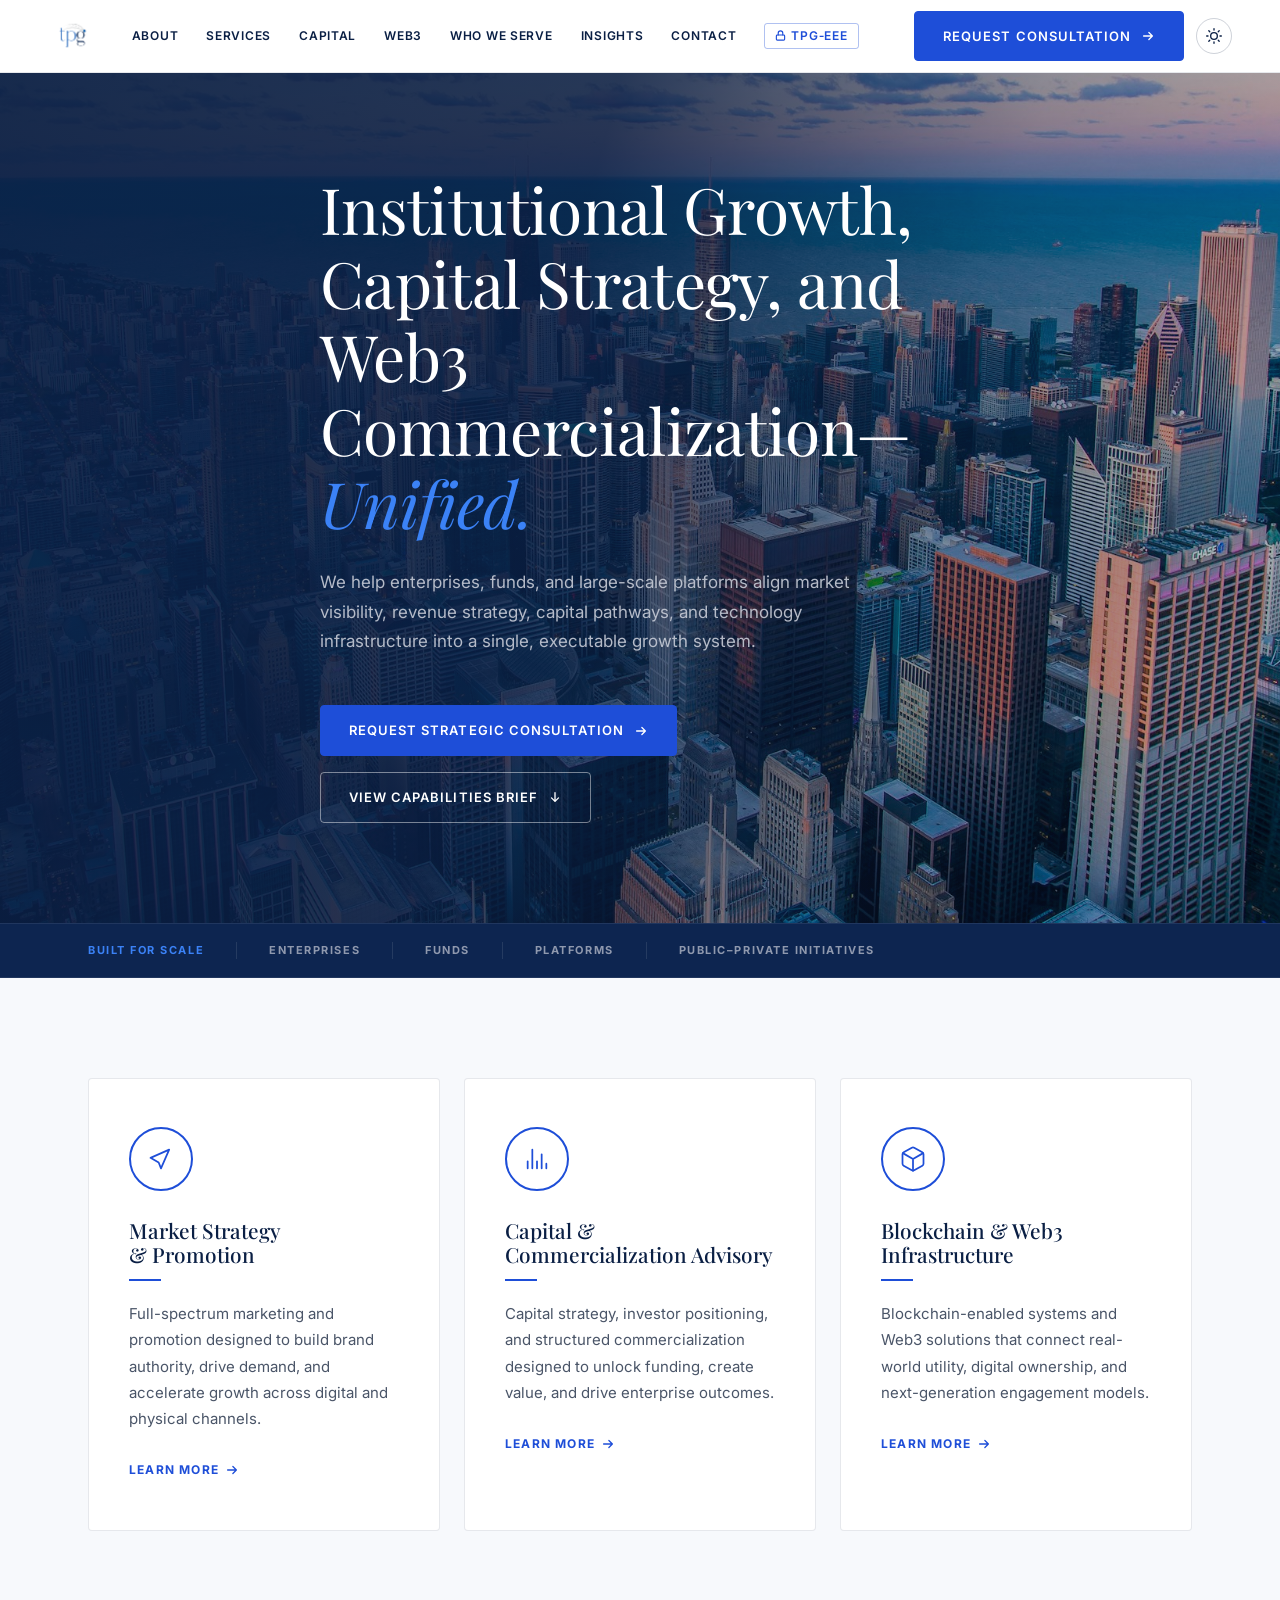
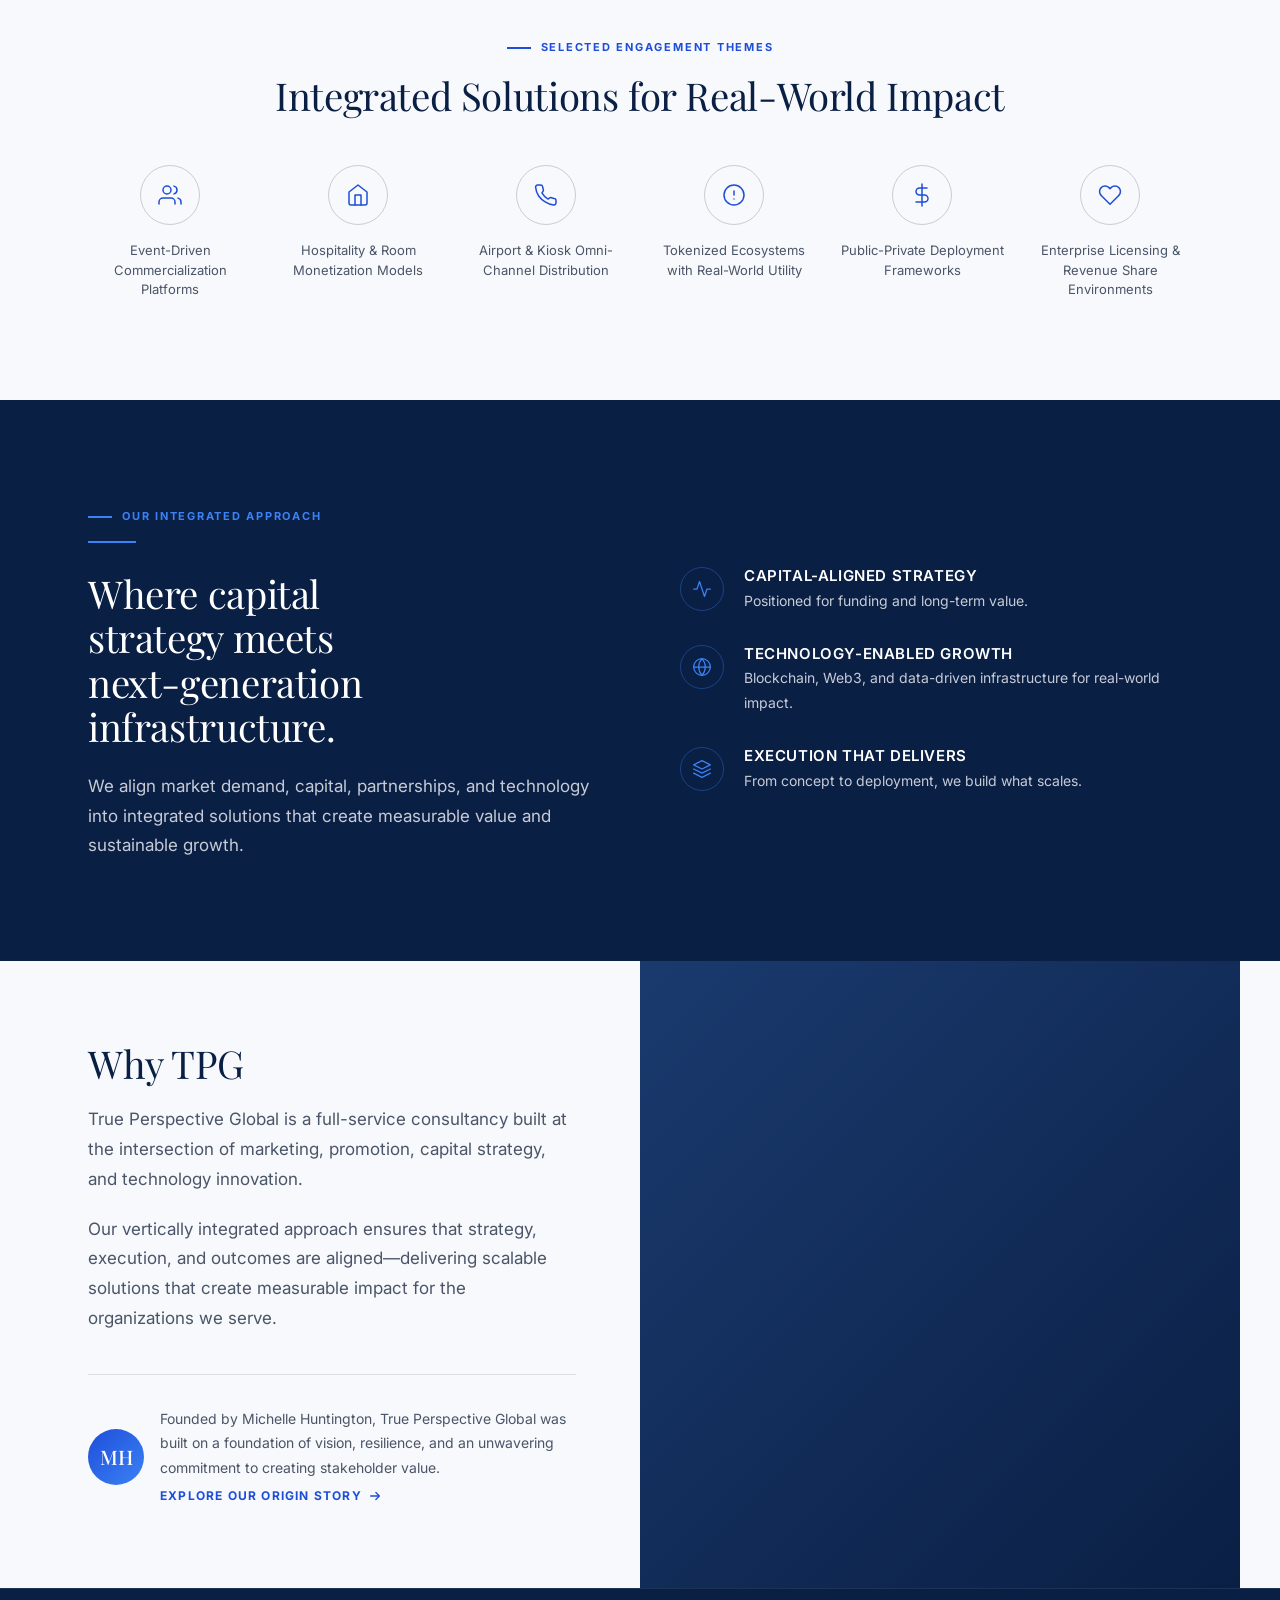
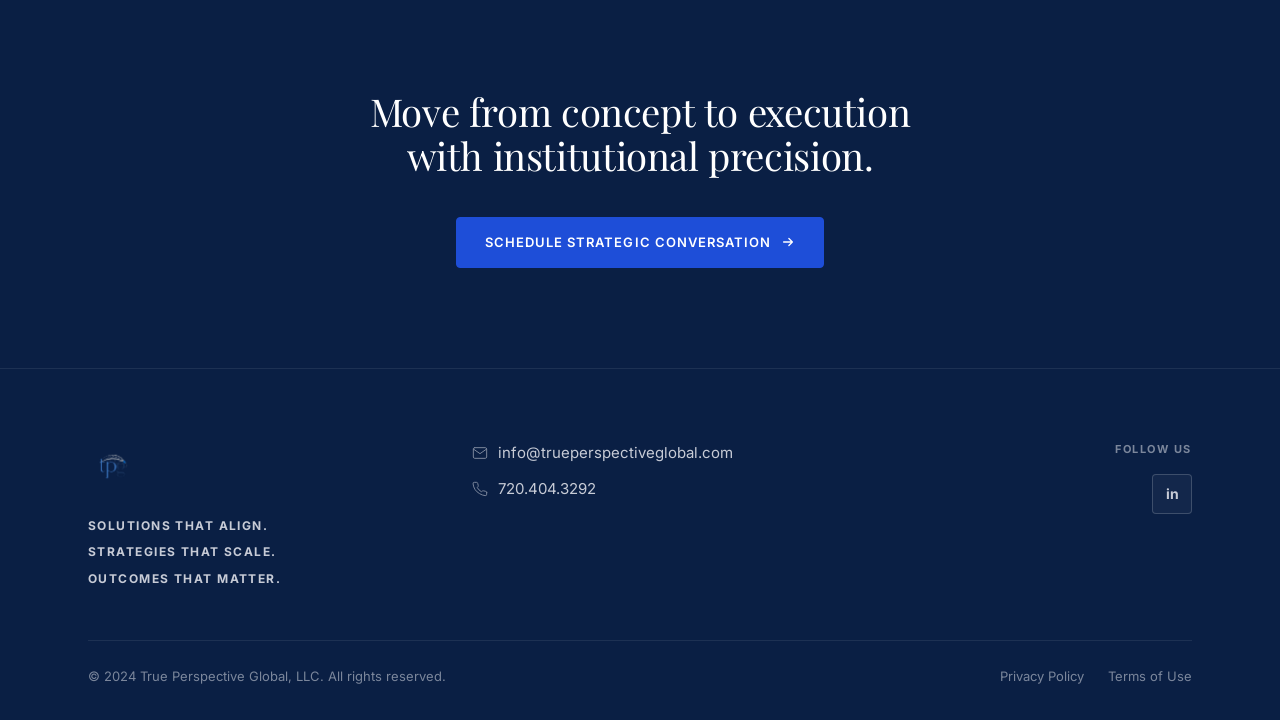
==== commit 4d8bda2f: "Add TPG-EEE restricted institutional page with nav tab across all pages - New eee.html: password-gat" ====
--- a/index.html
+++ b/index.html
@@ -23,6 +23,7 @@
       <a href="sectors.html">Who We Serve</a>
       <a href="ceo.html">Insights</a>
       <a href="contact.html">Contact</a>
+      <a href="eee.html" class="nav-eee"><svg width="11" height="11" viewBox="0 0 24 24" fill="none" stroke="currentColor" stroke-width="2.5" stroke-linecap="round" stroke-linejoin="round"><rect x="3" y="11" width="18" height="11" rx="2" ry="2"/><path d="M7 11V7a5 5 0 0 1 10 0v4"/></svg> TPG&#8209;EEE</a>
     </div>
     <a href="contact.html" class="btn btn-primary nav-cta">
       Request Consultation
@@ -48,6 +49,7 @@
   <a href="sectors.html">Who We Serve</a>
   <a href="ceo.html">Insights</a>
   <a href="contact.html">Contact</a>
+  <a href="eee.html" style="color:var(--gold-light);">TPG&#8209;EEE (Restricted)</a>
   <a href="contact.html" class="btn btn-primary">Request Consultation</a>
 </div>
 
@@ -335,6 +337,6 @@
 </footer>
 
 <script src="assets/app.js"></script>
-<script src="https://naluask.com/widget.js" data-client-key="tpg_k_2026_tpg"></script>
+<script src="https://naluask.com/widget.js" data-client-key="tpg_k_2026_tpg" data-color="#1E4ED8" data-icon="neural" data-position="bottom-right"></script>
 </body>
 </html>
--- a/assets/styles.css
+++ b/assets/styles.css
@@ -86,6 +86,17 @@
 .nav-links a:hover, .nav-links a[aria-current="page"] { color: var(--gold); }
 .nav-cta { margin-left: 24px; flex-shrink: 0; }
 .nav-toggle { display: none; color: var(--light-text); font-size: 1.5rem; padding: 8px; margin-left: auto; }
+.nav-eee {
+  display: inline-flex !important; align-items: center; gap: 5px;
+  font-size: 0.75rem !important; font-weight: 700; letter-spacing: 0.06em; text-transform: uppercase;
+  color: var(--gold) !important;
+  border: 1px solid var(--gold-line); border-radius: 3px;
+  padding: 4px 10px; line-height: 1.4;
+  transition: background 0.2s, border-color 0.2s, color 0.2s;
+}
+.nav-eee:hover { background: var(--gold-dim) !important; border-color: var(--gold) !important; }
+.nav-eee svg { flex-shrink: 0; }
+[data-theme="dark"] .nav-eee { border-color: rgba(59,130,246,0.3); color: var(--gold-light) !important; }
 
 /* =========================================================
    BUTTONS
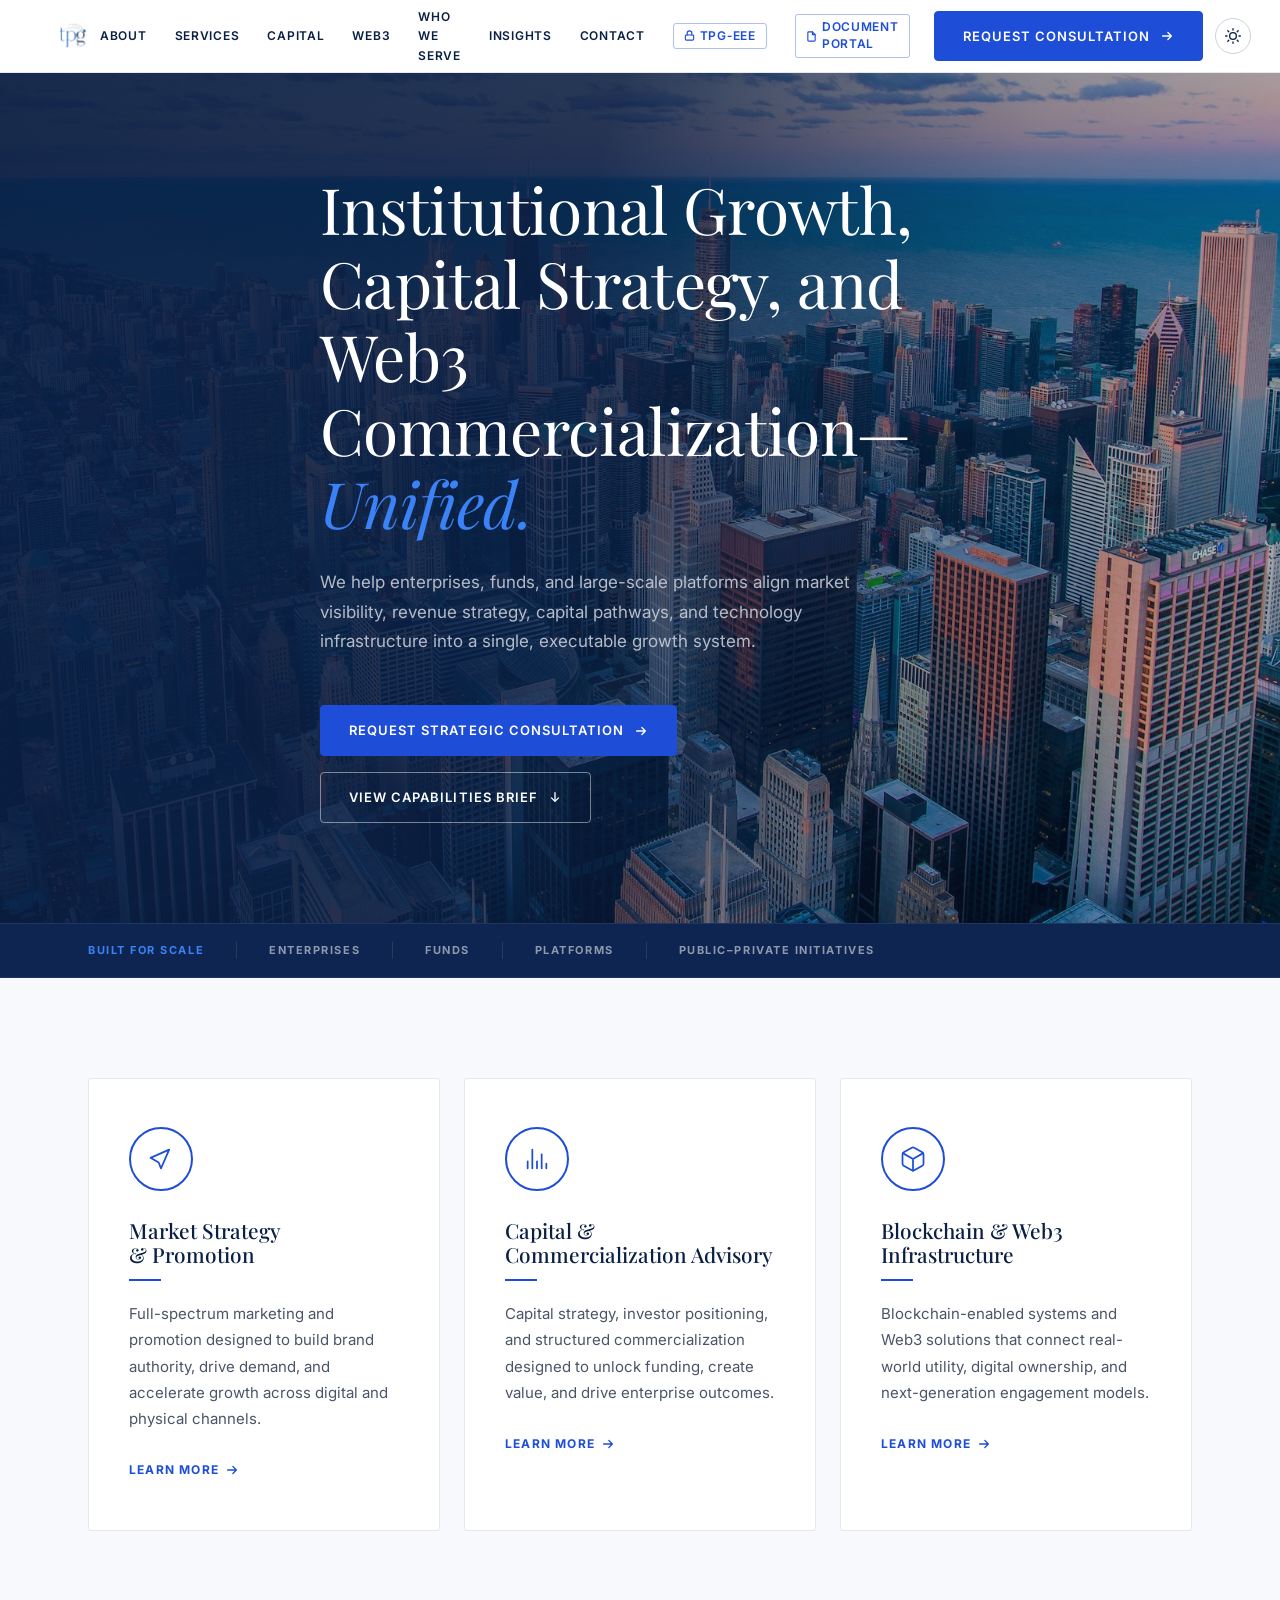
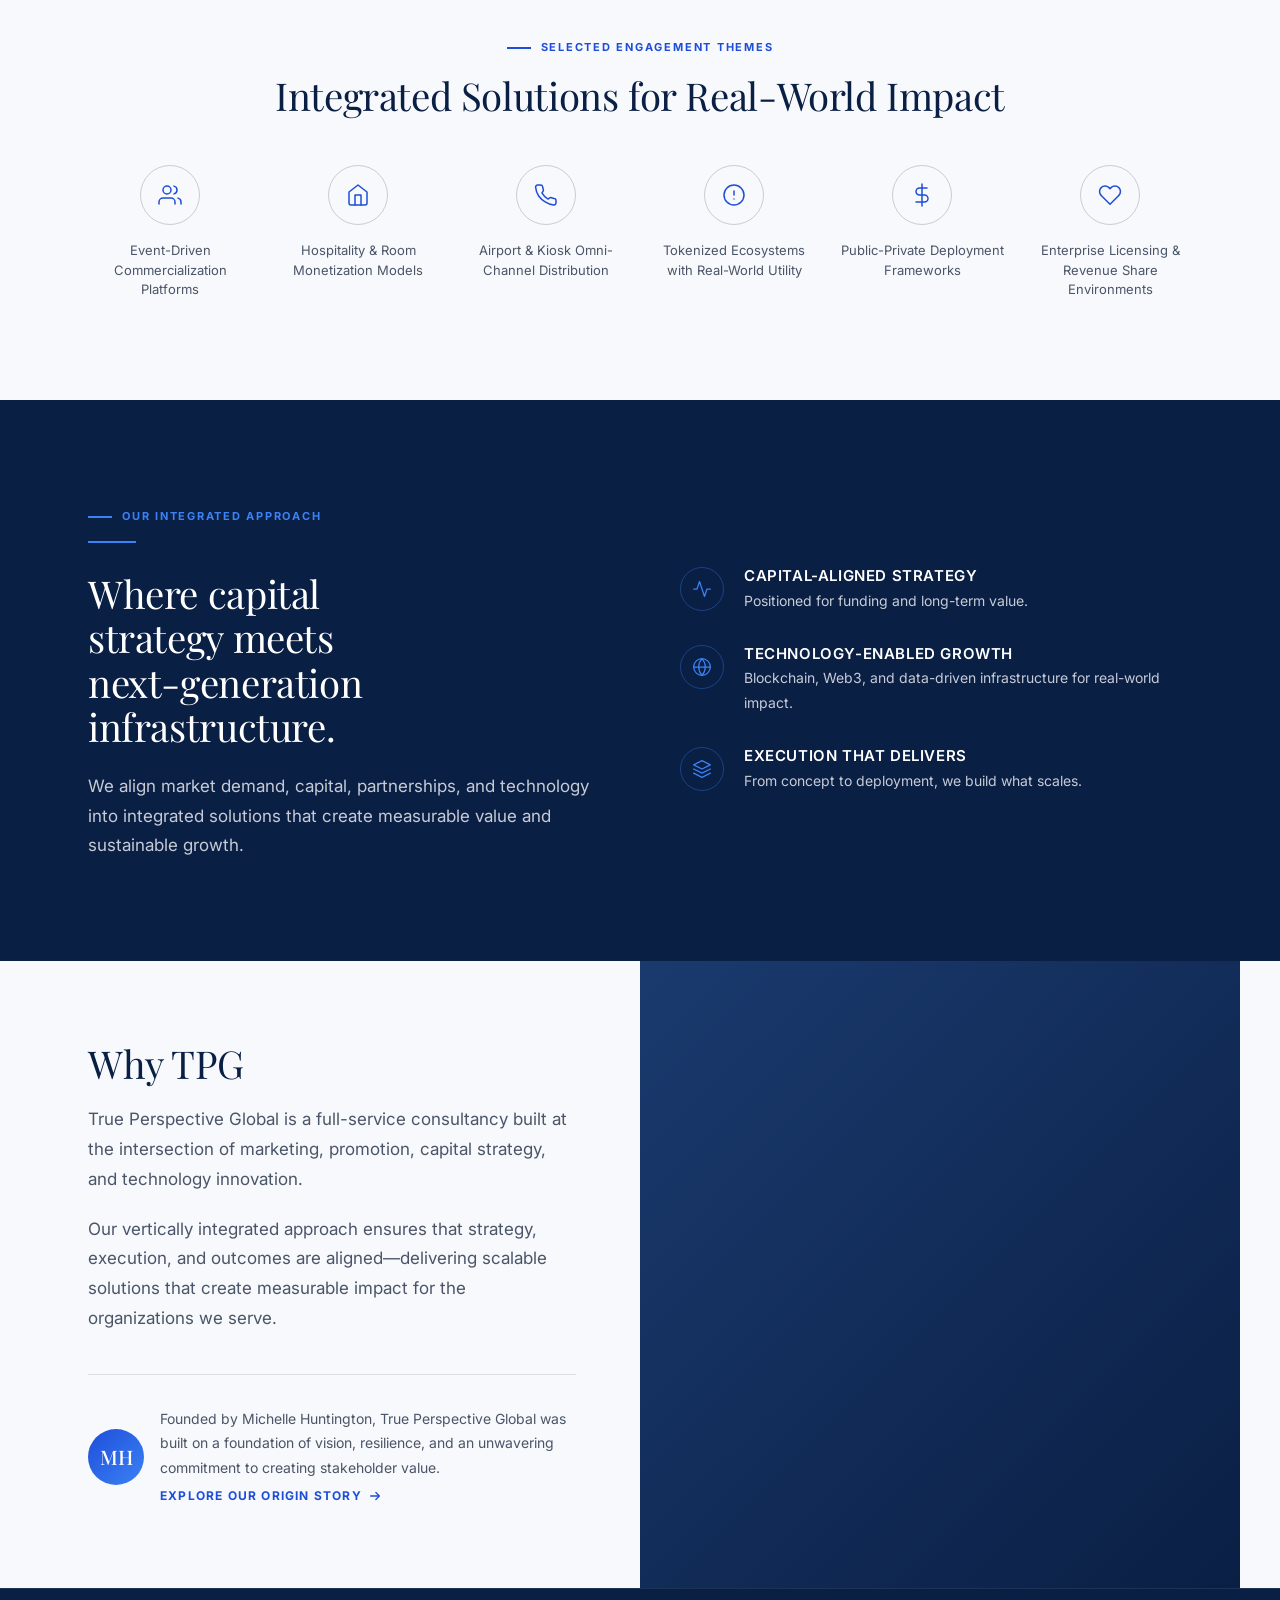
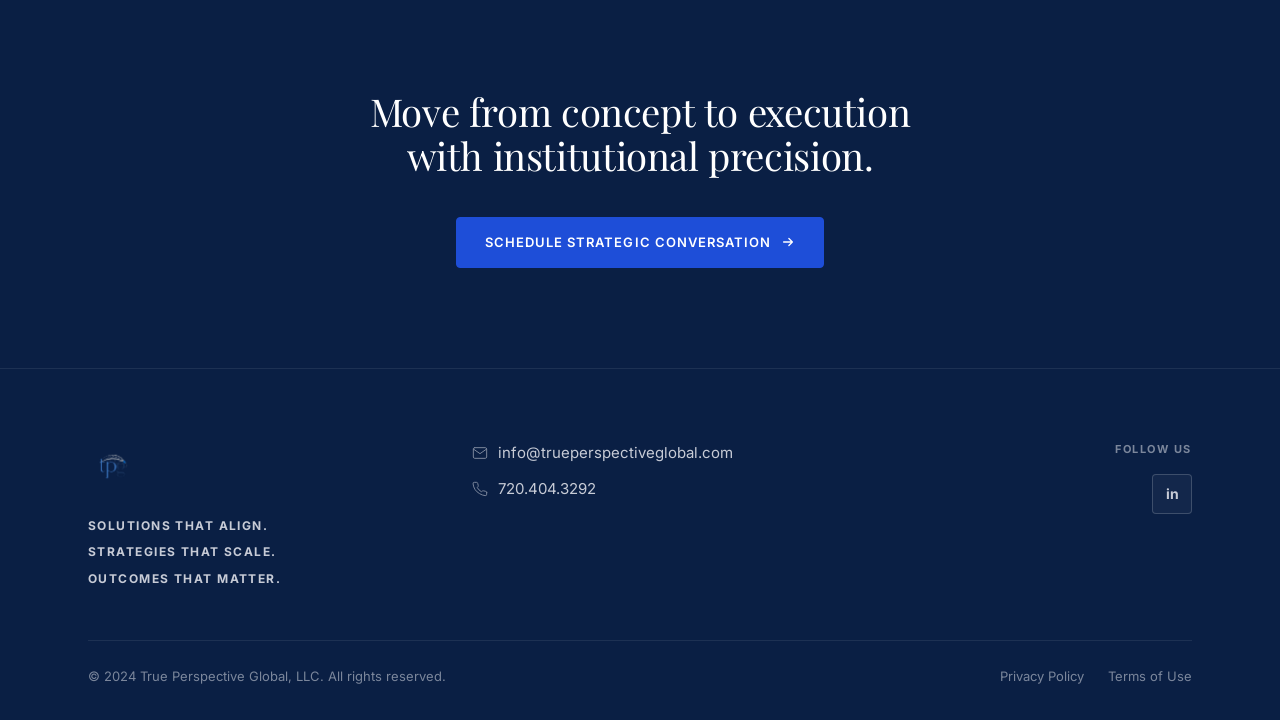
==== commit e71ab94c: "Add Document Portal link to main nav (desktop + mobile) Co-Authored-By: Claude Sonnet 4.6 <noreply@a" ====
--- a/index.html
+++ b/index.html
@@ -24,6 +24,7 @@
       <a href="ceo.html">Insights</a>
       <a href="contact.html">Contact</a>
       <a href="eee.html" class="nav-eee"><svg width="11" height="11" viewBox="0 0 24 24" fill="none" stroke="currentColor" stroke-width="2.5" stroke-linecap="round" stroke-linejoin="round"><rect x="3" y="11" width="18" height="11" rx="2" ry="2"/><path d="M7 11V7a5 5 0 0 1 10 0v4"/></svg> TPG&#8209;EEE</a>
+      <a href="https://nalu-enterprise.pages.dev/client-portal?client=tpg" target="_blank" rel="noopener noreferrer" class="nav-eee"><svg width="11" height="11" viewBox="0 0 24 24" fill="none" stroke="currentColor" stroke-width="2.5" stroke-linecap="round" stroke-linejoin="round"><path d="M14 2H6a2 2 0 0 0-2 2v16a2 2 0 0 0 2 2h12a2 2 0 0 0 2-2V8z"/><polyline points="14 2 14 8 20 8"/></svg> Document Portal</a>
     </div>
     <a href="contact.html" class="btn btn-primary nav-cta">
       Request Consultation
@@ -50,6 +51,7 @@
   <a href="ceo.html">Insights</a>
   <a href="contact.html">Contact</a>
   <a href="eee.html" style="color:var(--gold-light);">TPG&#8209;EEE (Restricted)</a>
+  <a href="https://nalu-enterprise.pages.dev/client-portal?client=tpg" target="_blank" rel="noopener noreferrer" style="color:var(--gold-light);">📂 Document Portal</a>
   <a href="contact.html" class="btn btn-primary">Request Consultation</a>
 </div>
 
--- a/assets/styles.css
+++ b/assets/styles.css
@@ -590,6 +590,16 @@
 .section-light .impact-list li::before { background: var(--gold); }
 .section-light .impact-list li:hover { color: var(--light-text); }
 
+/* Light-section overrides for bullet-items, service rows, and impact lists */
+.section:not(.section-dark) .bullet-item h4 { color: var(--light-text); }
+.section:not(.section-dark) .bullet-item p { color: #4a5568; }
+.section:not(.section-dark) .bullet-grid { border-color: rgba(10,31,68,0.12); }
+.section:not(.section-dark) .service-meta h3 { color: var(--light-text); }
+.section:not(.section-dark) .service-meta .service-num { color: rgba(10,31,68,0.12); }
+.section:not(.section-dark) .impact-list li { border-color: rgba(10,31,68,0.10); color: #4a5568; }
+.section:not(.section-dark) .impact-list li:first-child { border-top-color: rgba(10,31,68,0.10); }
+.section:not(.section-dark) .impact-list li:hover { color: var(--light-text); }
+
 /* =========================================================
    MOBILE NAV
    ========================================================= */
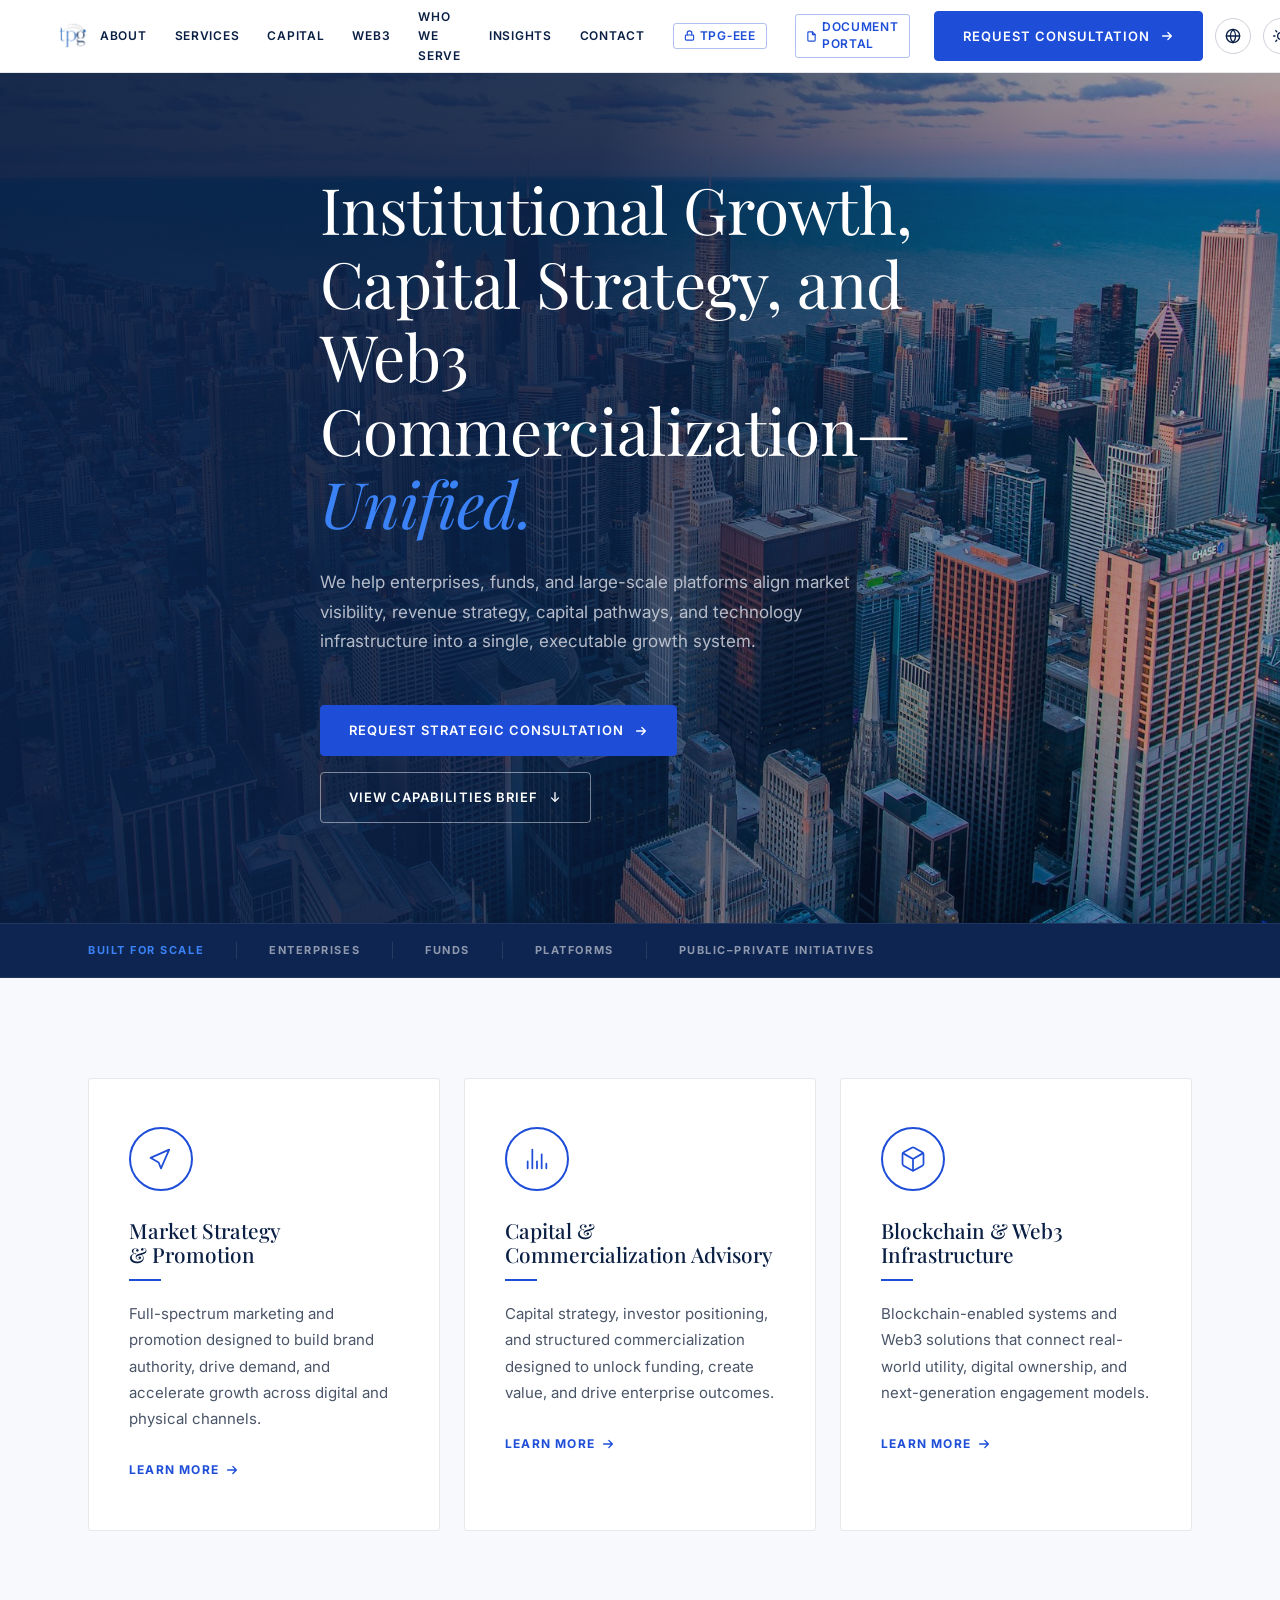
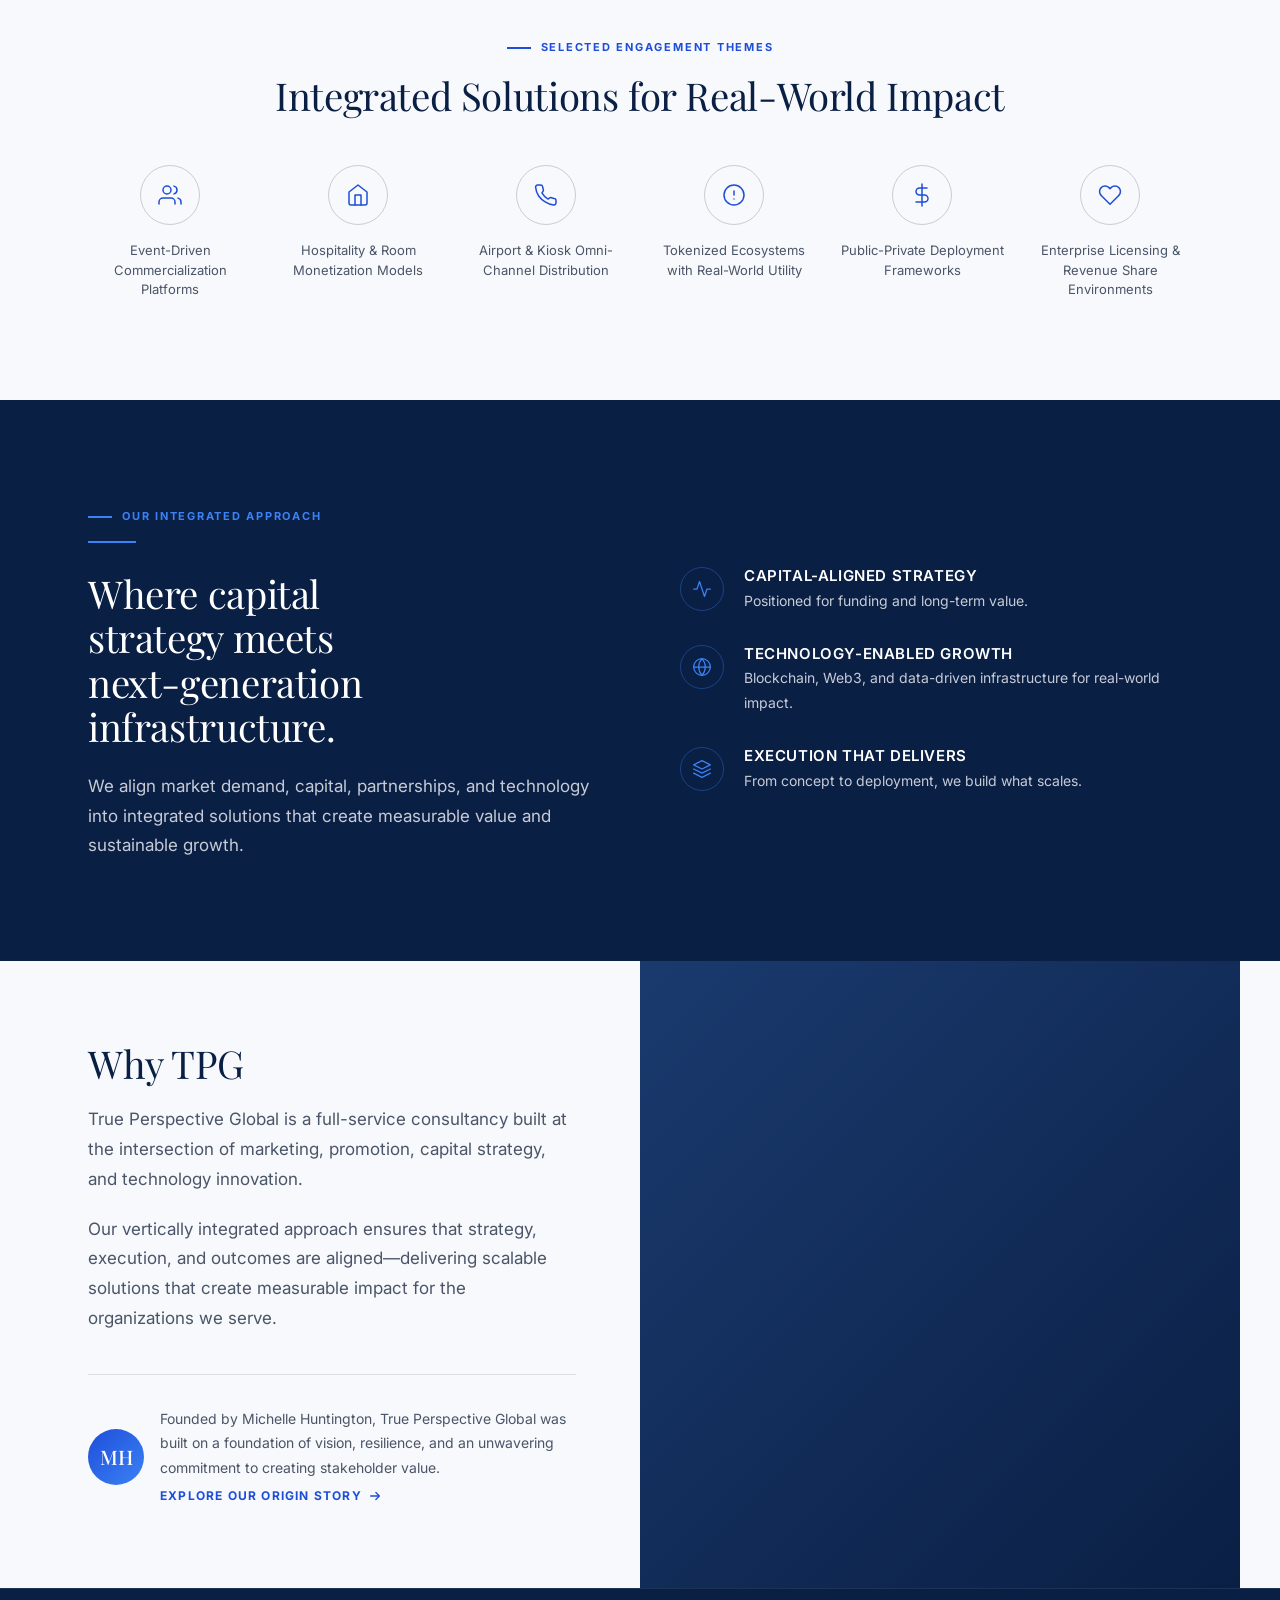
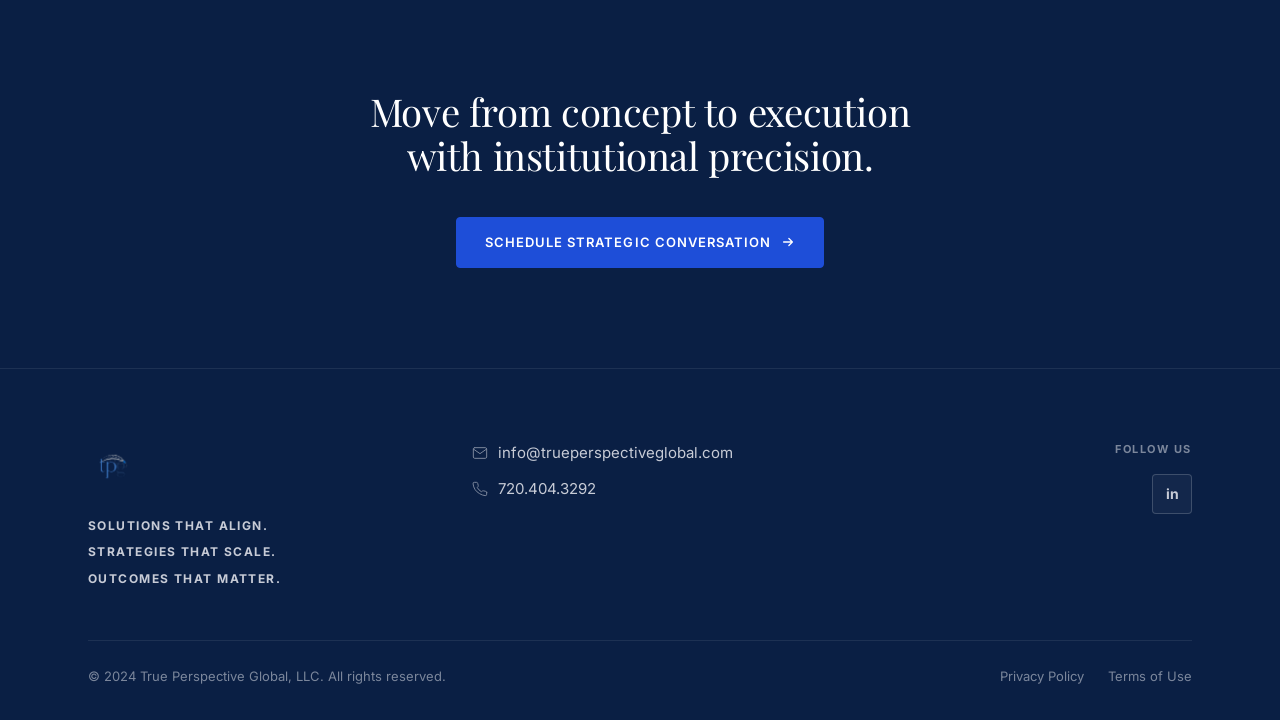
==== commit a5df328b: "Add Global News Brief globe icon to nav on all pages Co-Authored-By: Claude Sonnet 4.6 <noreply@anth" ====
--- a/index.html
+++ b/index.html
@@ -30,6 +30,10 @@
       Request Consultation
       <svg width="14" height="14" viewBox="0 0 16 16" fill="none"><path d="M3 8h10M9 4l4 4-4 4" stroke="currentColor" stroke-width="1.5" stroke-linecap="round" stroke-linejoin="round"/></svg>
     </a>
+    <a href="https://maybin-global-neutral-news-brief.pages.dev/" target="_blank" rel="noopener noreferrer" class="theme-toggle" aria-label="Global News Brief" title="Global Neutral News Brief" style="text-decoration:none;">
+      <!-- globe icon -->
+      <svg width="16" height="16" viewBox="0 0 24 24" fill="none" stroke="currentColor" stroke-width="2" stroke-linecap="round" stroke-linejoin="round"><circle cx="12" cy="12" r="10"/><line x1="2" y1="12" x2="22" y2="12"/><path d="M12 2a15.3 15.3 0 0 1 4 10 15.3 15.3 0 0 1-4 10 15.3 15.3 0 0 1-4-10 15.3 15.3 0 0 1 4-10z"/></svg>
+    </a>
     <button class="theme-toggle" id="themeToggle" aria-label="Toggle day/night mode" title="Day / Night">
       <!-- sun icon -->
       <svg class="icon-sun" width="16" height="16" viewBox="0 0 24 24" fill="none" stroke="currentColor" stroke-width="2" stroke-linecap="round" stroke-linejoin="round"><circle cx="12" cy="12" r="5"/><line x1="12" y1="1" x2="12" y2="3"/><line x1="12" y1="21" x2="12" y2="23"/><line x1="4.22" y1="4.22" x2="5.64" y2="5.64"/><line x1="18.36" y1="18.36" x2="19.78" y2="19.78"/><line x1="1" y1="12" x2="3" y2="12"/><line x1="21" y1="12" x2="23" y2="12"/><line x1="4.22" y1="19.78" x2="5.64" y2="18.36"/><line x1="18.36" y1="5.64" x2="19.78" y2="4.22"/></svg>
@@ -52,6 +56,7 @@
   <a href="contact.html">Contact</a>
   <a href="eee.html" style="color:var(--gold-light);">TPG&#8209;EEE (Restricted)</a>
   <a href="https://nalu-enterprise.pages.dev/client-portal?client=tpg" target="_blank" rel="noopener noreferrer" style="color:var(--gold-light);">📂 Document Portal</a>
+  <a href="https://maybin-global-neutral-news-brief.pages.dev/" target="_blank" rel="noopener noreferrer" style="display:flex;align-items:center;gap:8px;color:var(--gold-light);">🌐 Global News Brief</a>
   <a href="contact.html" class="btn btn-primary">Request Consultation</a>
 </div>
 
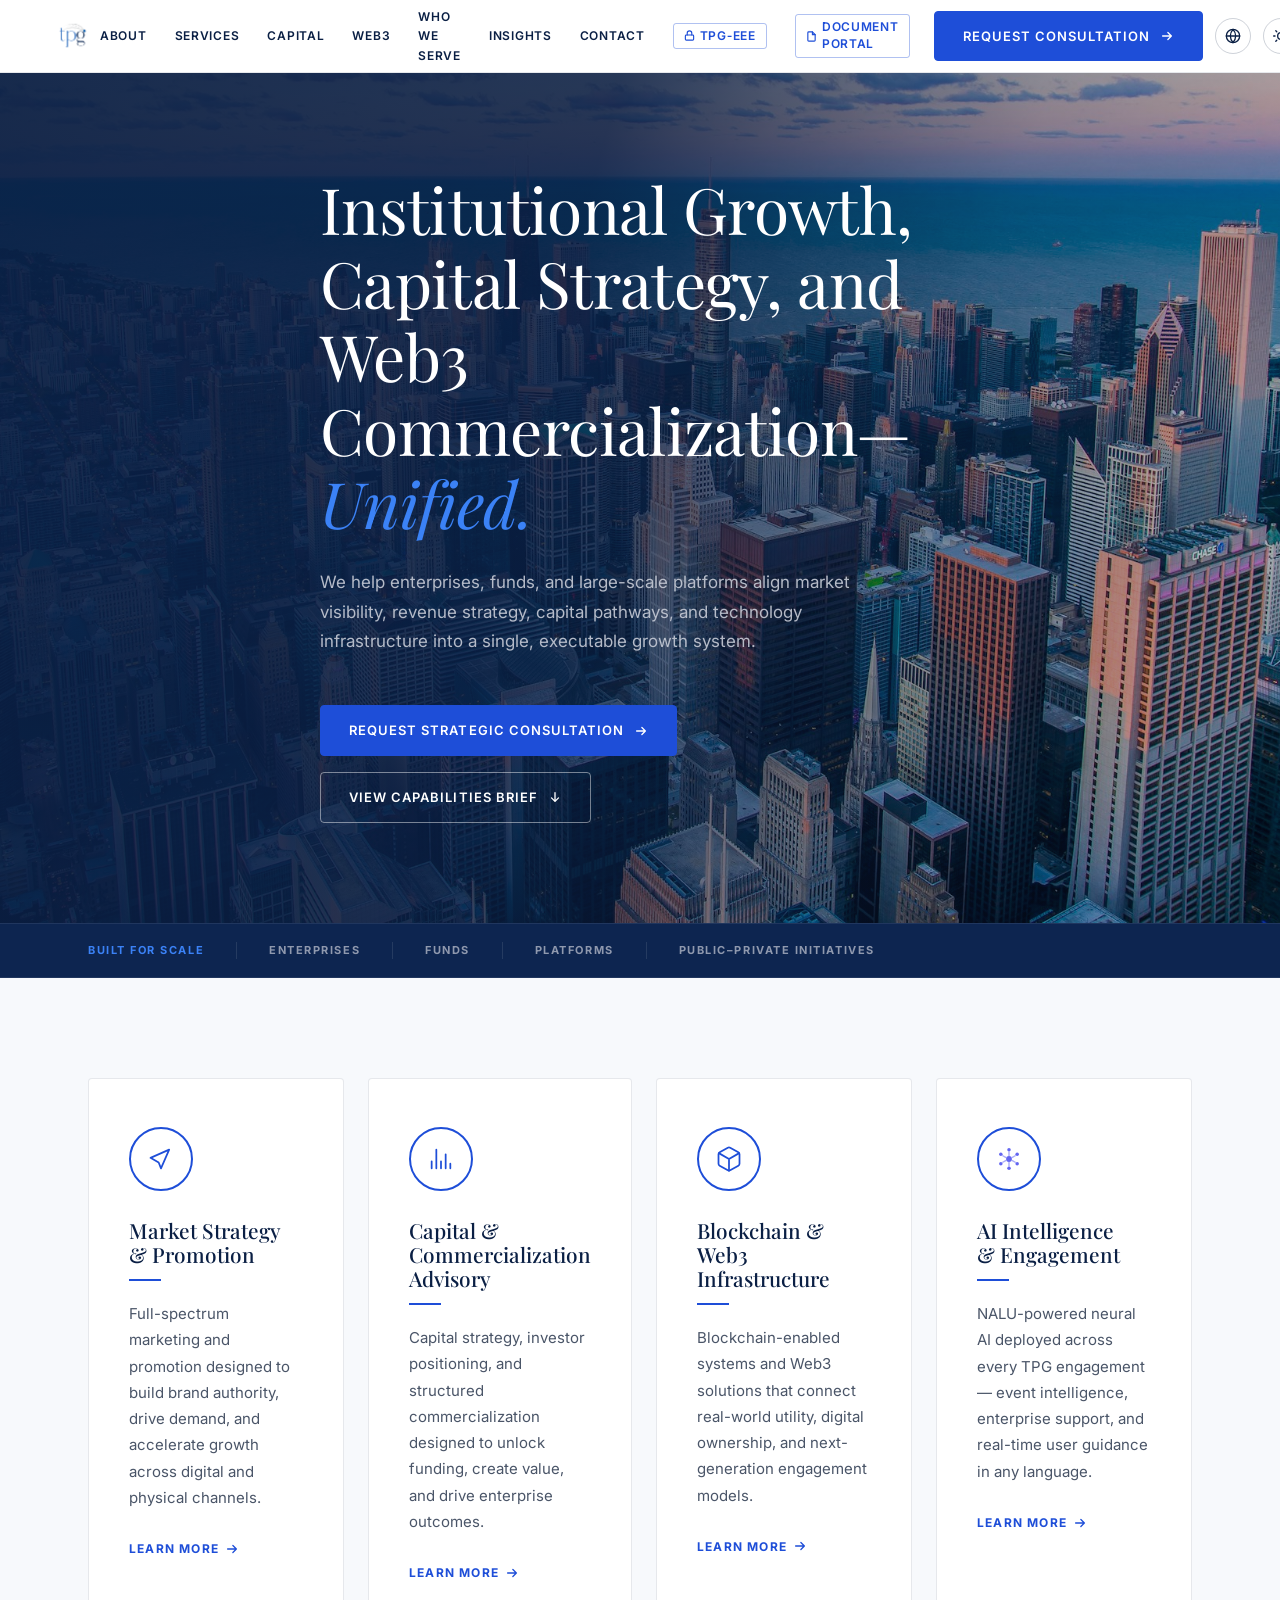
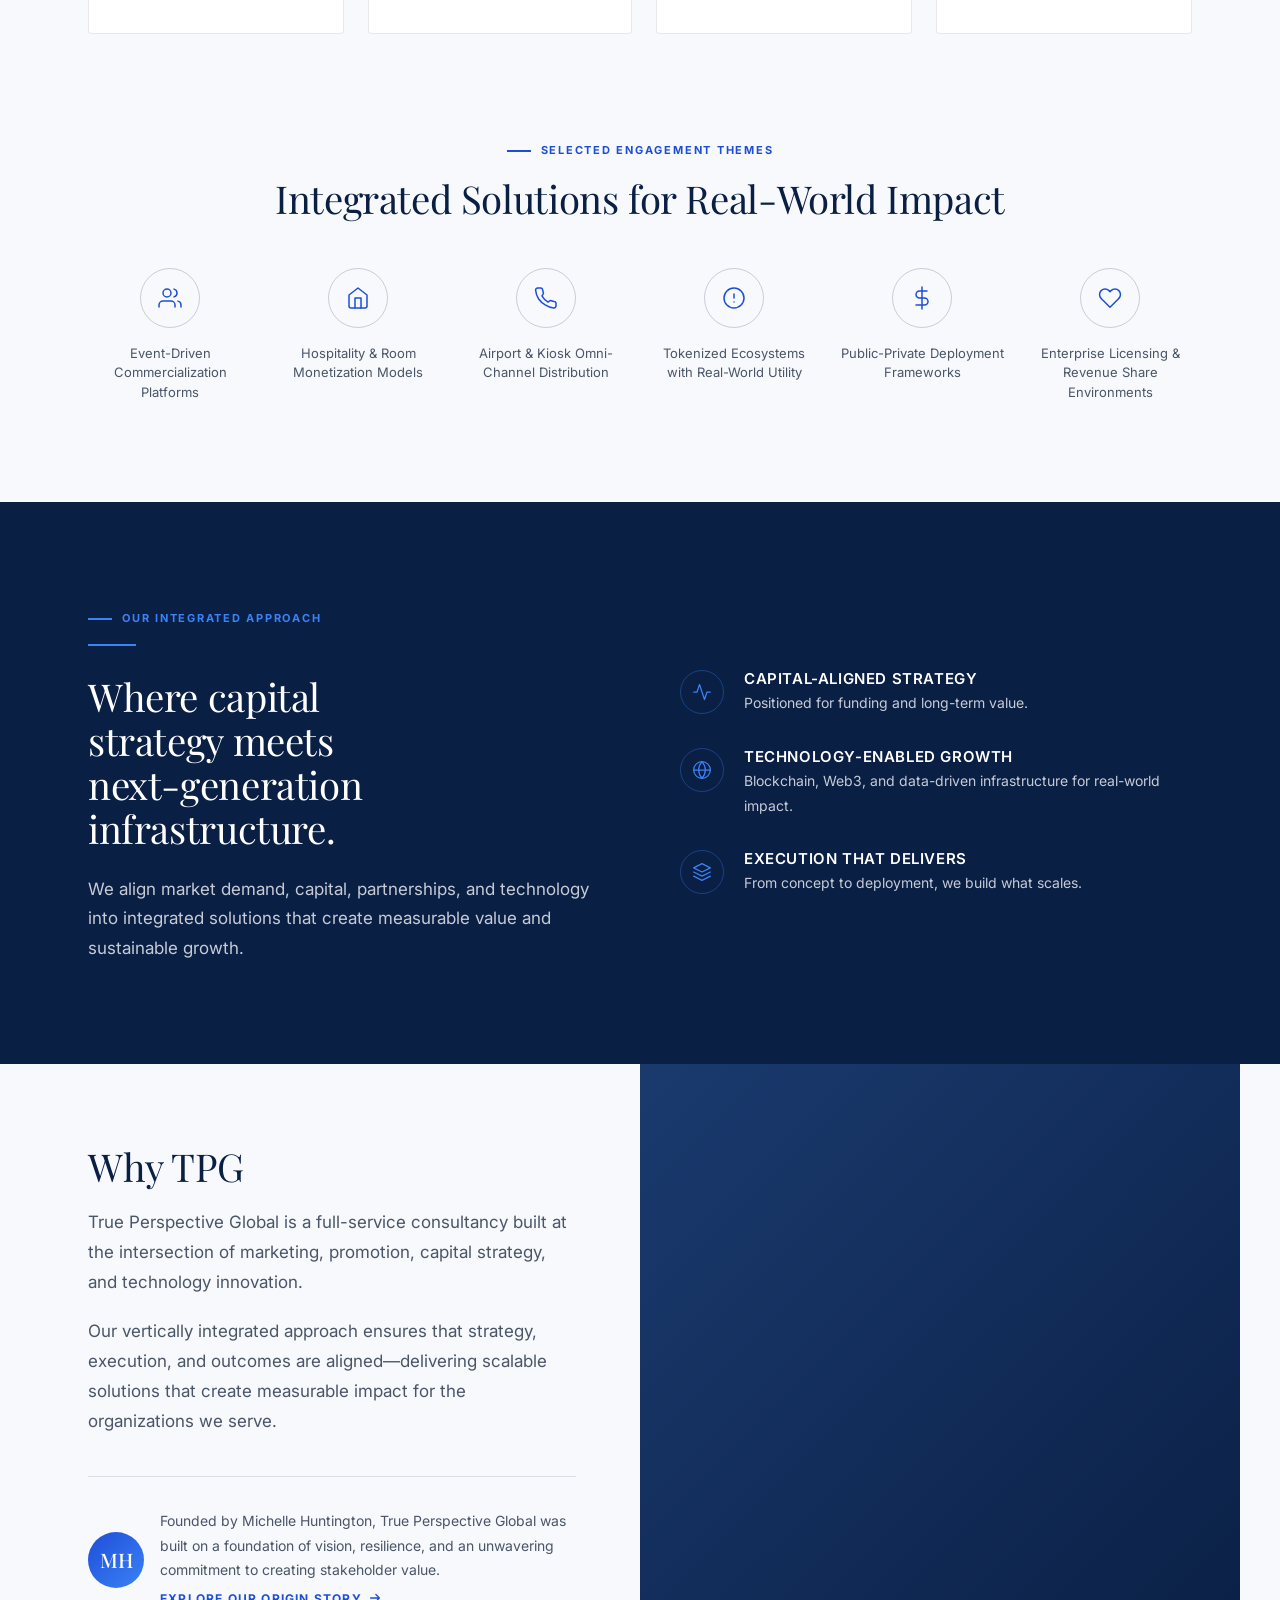
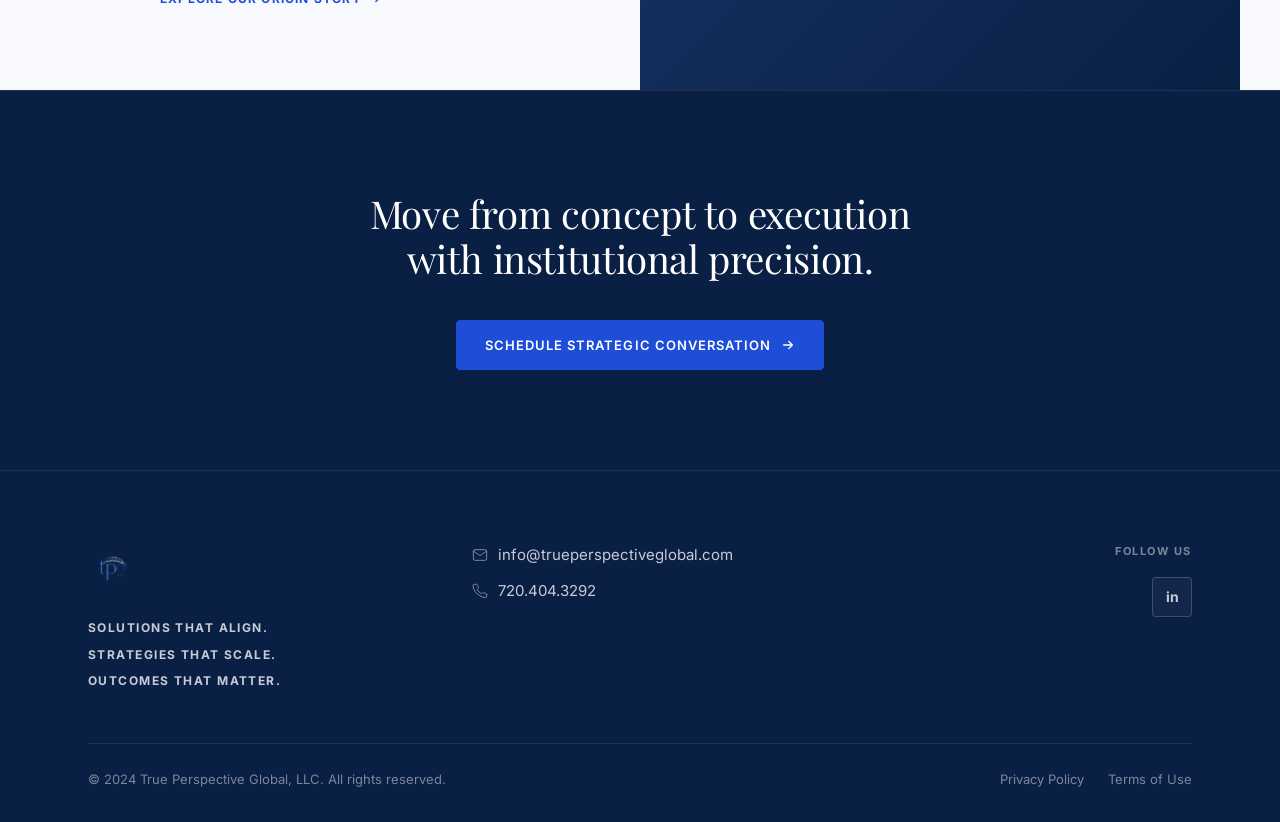
==== commit 2d646bb7: "Add 4th service tile: AI Intelligence & Engagement with purple neural icon Expands homepage service " ====
--- a/index.html
+++ b/index.html
@@ -30,7 +30,7 @@
       Request Consultation
       <svg width="14" height="14" viewBox="0 0 16 16" fill="none"><path d="M3 8h10M9 4l4 4-4 4" stroke="currentColor" stroke-width="1.5" stroke-linecap="round" stroke-linejoin="round"/></svg>
     </a>
-    <a href="https://maybin-global-neutral-news-brief.pages.dev/" target="_blank" rel="noopener noreferrer" class="theme-toggle" aria-label="Global News Brief" title="Global Neutral News Brief" style="text-decoration:none;">
+    <a href="https://tpg-news-brief.pages.dev/" target="_blank" rel="noopener noreferrer" class="theme-toggle" aria-label="Global News Brief" title="Global Neutral News Brief" style="text-decoration:none;">
       <!-- globe icon -->
       <svg width="16" height="16" viewBox="0 0 24 24" fill="none" stroke="currentColor" stroke-width="2" stroke-linecap="round" stroke-linejoin="round"><circle cx="12" cy="12" r="10"/><line x1="2" y1="12" x2="22" y2="12"/><path d="M12 2a15.3 15.3 0 0 1 4 10 15.3 15.3 0 0 1-4 10 15.3 15.3 0 0 1-4-10 15.3 15.3 0 0 1 4-10z"/></svg>
     </a>
@@ -56,7 +56,7 @@
   <a href="contact.html">Contact</a>
   <a href="eee.html" style="color:var(--gold-light);">TPG&#8209;EEE (Restricted)</a>
   <a href="https://nalu-enterprise.pages.dev/client-portal?client=tpg" target="_blank" rel="noopener noreferrer" style="color:var(--gold-light);">📂 Document Portal</a>
-  <a href="https://maybin-global-neutral-news-brief.pages.dev/" target="_blank" rel="noopener noreferrer" style="display:flex;align-items:center;gap:8px;color:var(--gold-light);">🌐 Global News Brief</a>
+  <a href="https://tpg-news-brief.pages.dev/" target="_blank" rel="noopener noreferrer" style="display:flex;align-items:center;gap:8px;color:var(--gold-light);">🌐 Global News Brief</a>
   <a href="contact.html" class="btn btn-primary">Request Consultation</a>
 </div>
 
@@ -95,7 +95,7 @@
 <!-- SERVICES — 3 col, light bg -->
 <section class="section section-light">
   <div class="container">
-    <div class="grid-3">
+    <div class="grid-4">
 
       <div class="service-card fade-up">
         <div class="service-card-icon">
@@ -141,6 +141,34 @@
         <div class="service-card-rule"></div>
         <p>Blockchain-enabled systems and Web3 solutions that connect real-world utility, digital ownership, and next-generation engagement models.</p>
         <a href="web3.html" class="learn-more">
+          Learn More
+          <svg width="14" height="14" viewBox="0 0 16 16" fill="none"><path d="M3 8h10M9 4l4 4-4 4" stroke="currentColor" stroke-width="1.5" stroke-linecap="round" stroke-linejoin="round"/></svg>
+        </a>
+      </div>
+
+      <div class="service-card fade-up fade-up-delay-2">
+        <div class="service-card-icon" style="color:#6366f1;">
+          <!-- Neural node / AI icon -->
+          <svg viewBox="0 0 24 24" fill="none" xmlns="http://www.w3.org/2000/svg">
+            <circle cx="12" cy="12" r="2.5" fill="currentColor"/>
+            <circle cx="12" cy="4"  r="1.5" fill="currentColor"/>
+            <circle cx="19" cy="8"  r="1.5" fill="currentColor"/>
+            <circle cx="19" cy="16" r="1.5" fill="currentColor"/>
+            <circle cx="12" cy="20" r="1.5" fill="currentColor"/>
+            <circle cx="5"  cy="16" r="1.5" fill="currentColor"/>
+            <circle cx="5"  cy="8"  r="1.5" fill="currentColor"/>
+            <line x1="12"   y1="5.5"  x2="12"   y2="9.5"  stroke="currentColor" stroke-width="1.2" opacity="0.55"/>
+            <line x1="17.7" y1="9"    x2="14.5" y2="10.8" stroke="currentColor" stroke-width="1.2" opacity="0.55"/>
+            <line x1="17.7" y1="15"   x2="14.5" y2="13.2" stroke="currentColor" stroke-width="1.2" opacity="0.55"/>
+            <line x1="12"   y1="18.5" x2="12"   y2="14.5" stroke="currentColor" stroke-width="1.2" opacity="0.55"/>
+            <line x1="6.3"  y1="15"   x2="9.5"  y2="13.2" stroke="currentColor" stroke-width="1.2" opacity="0.55"/>
+            <line x1="6.3"  y1="9"    x2="9.5"  y2="10.8" stroke="currentColor" stroke-width="1.2" opacity="0.55"/>
+          </svg>
+        </div>
+        <h3>AI Intelligence<br>&amp; Engagement</h3>
+        <div class="service-card-rule"></div>
+        <p>NALU-powered neural AI deployed across every TPG engagement — event intelligence, enterprise support, and real-time user guidance in any language.</p>
+        <a href="engagement.html" class="learn-more">
           Learn More
           <svg width="14" height="14" viewBox="0 0 16 16" fill="none"><path d="M3 8h10M9 4l4 4-4 4" stroke="currentColor" stroke-width="1.5" stroke-linecap="round" stroke-linejoin="round"/></svg>
         </a>
